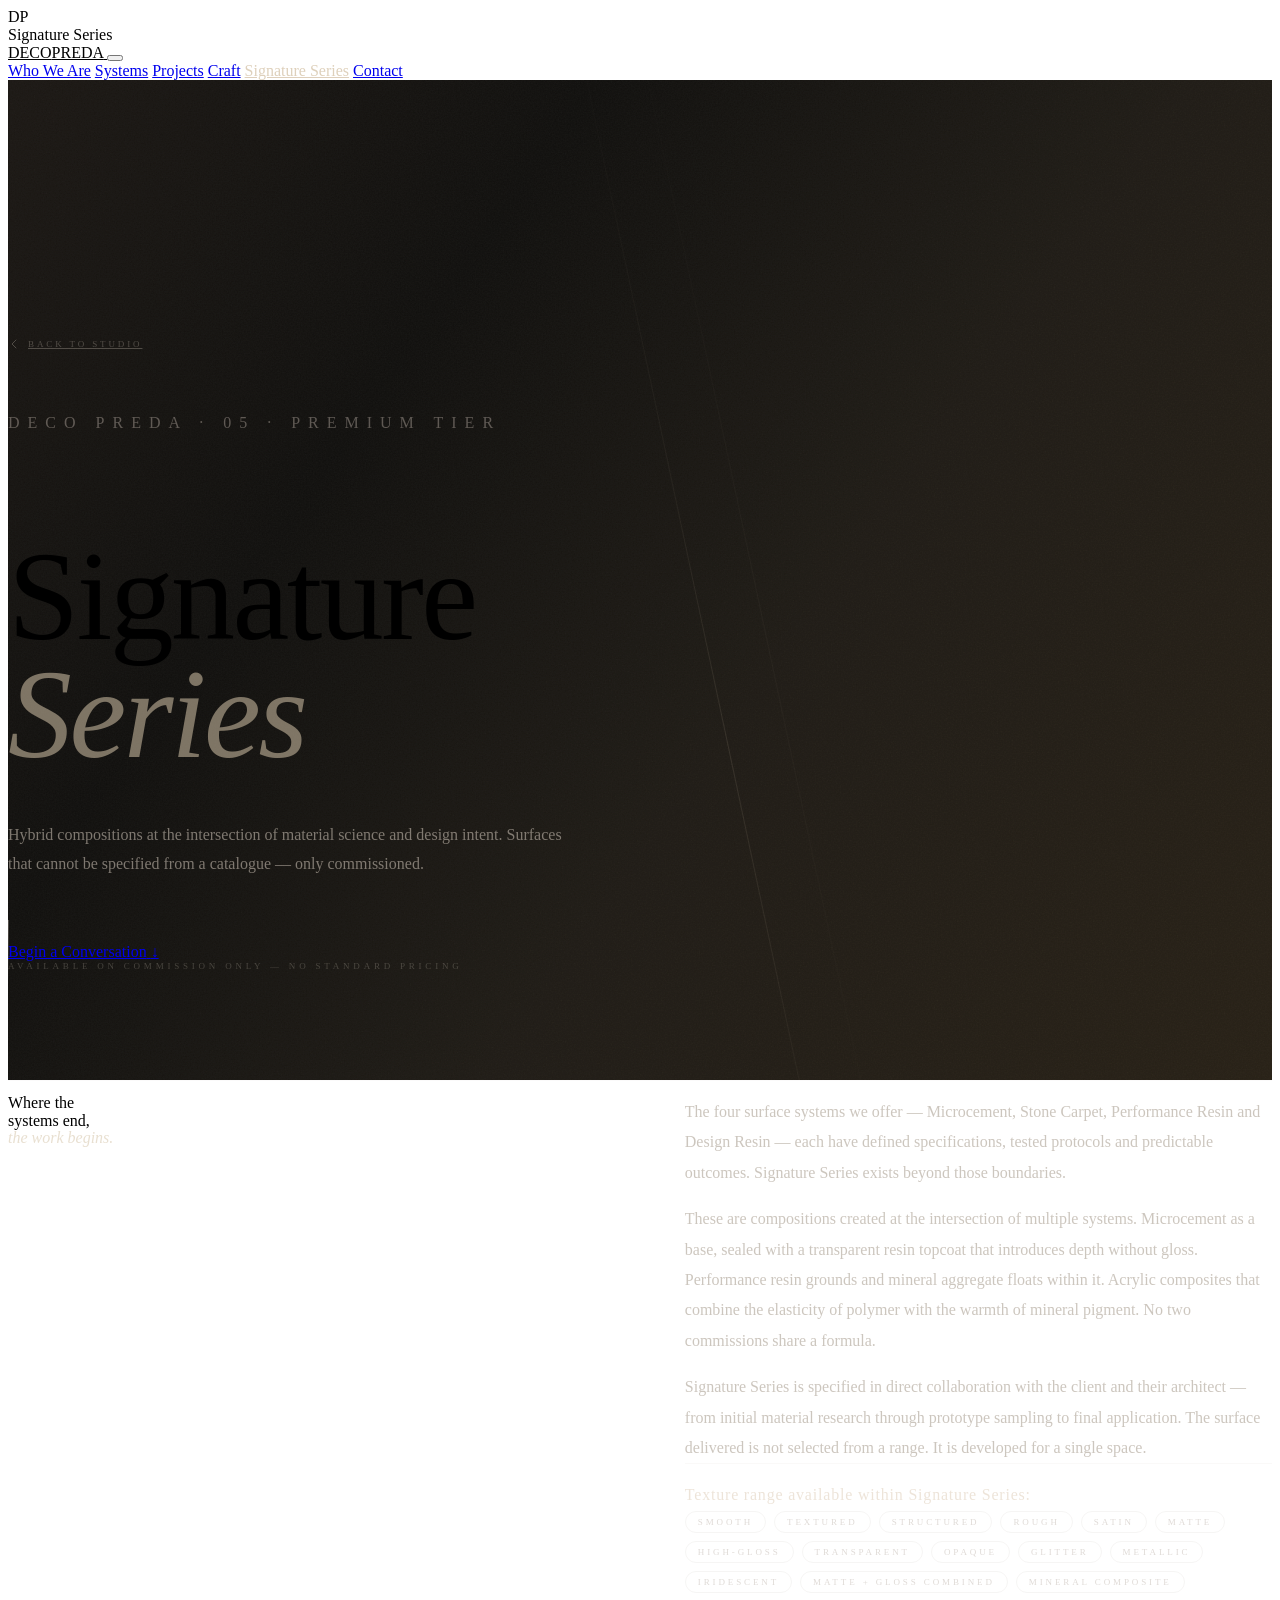
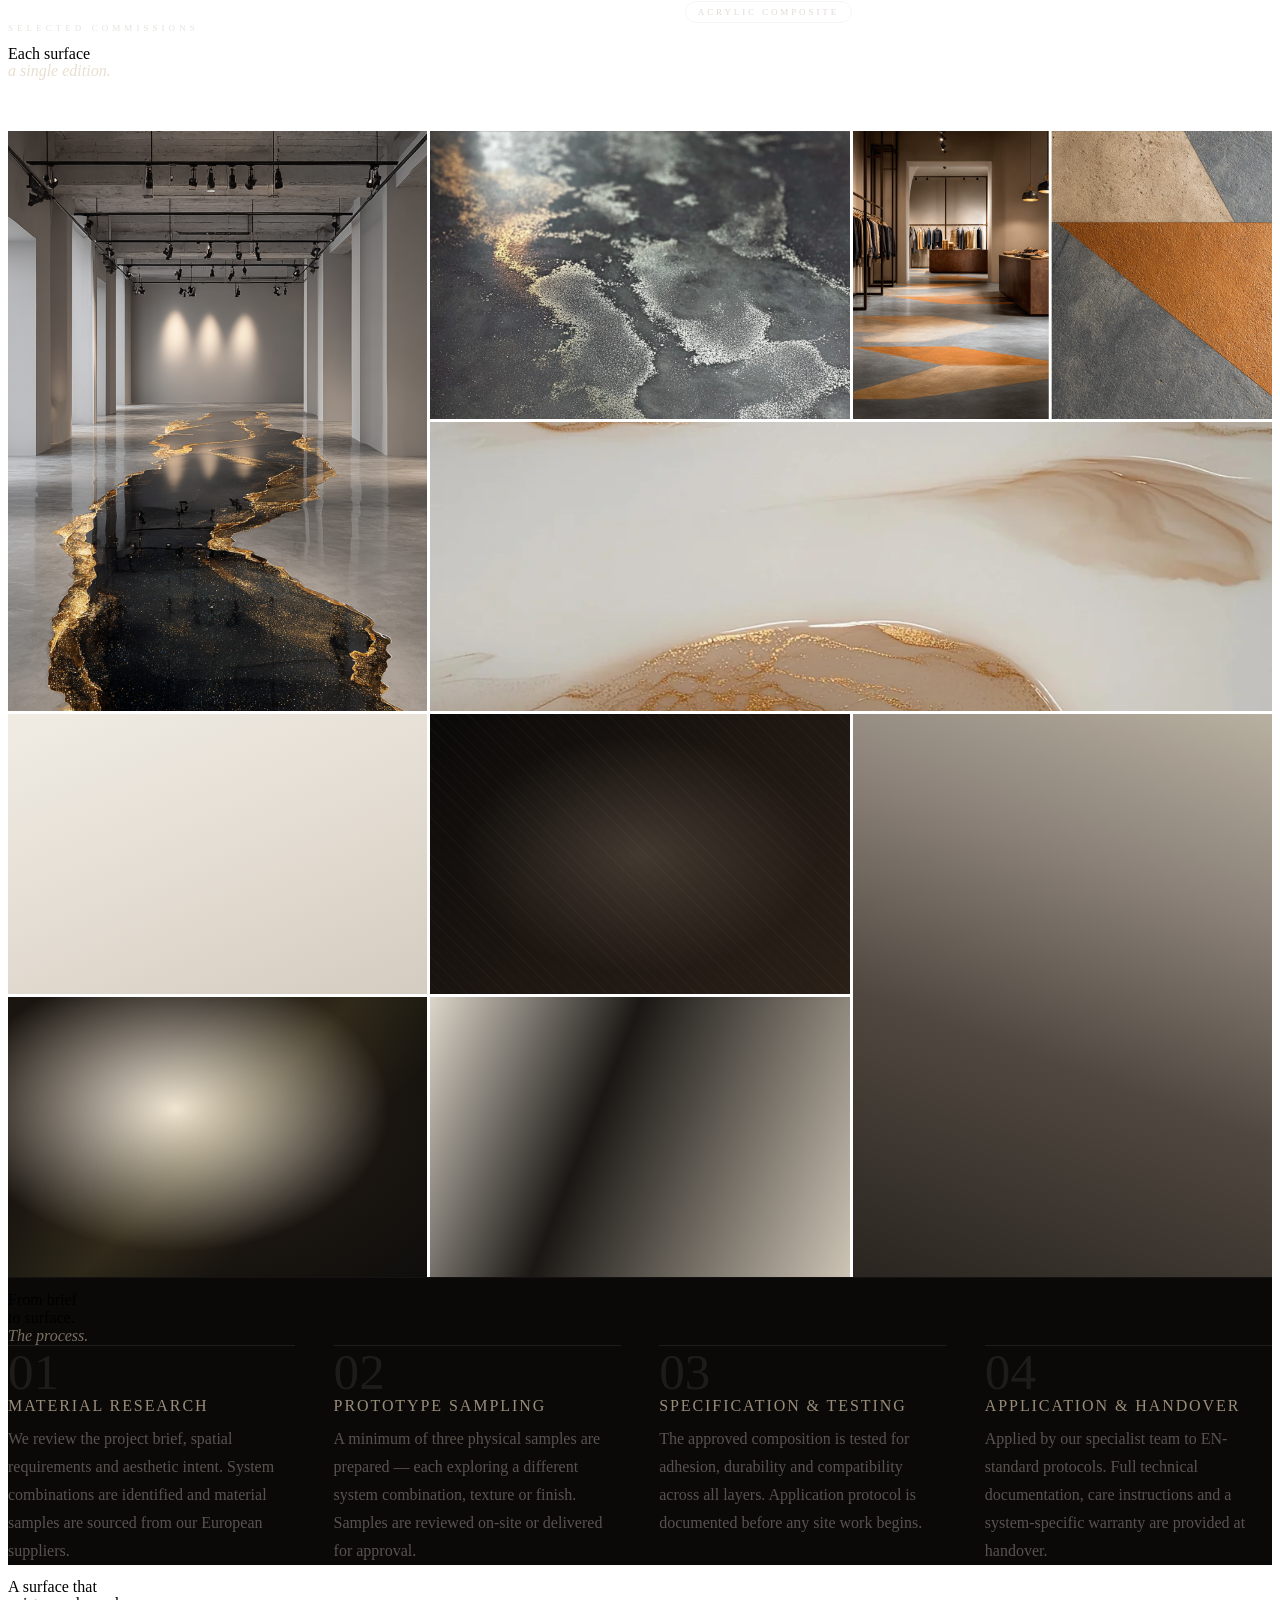
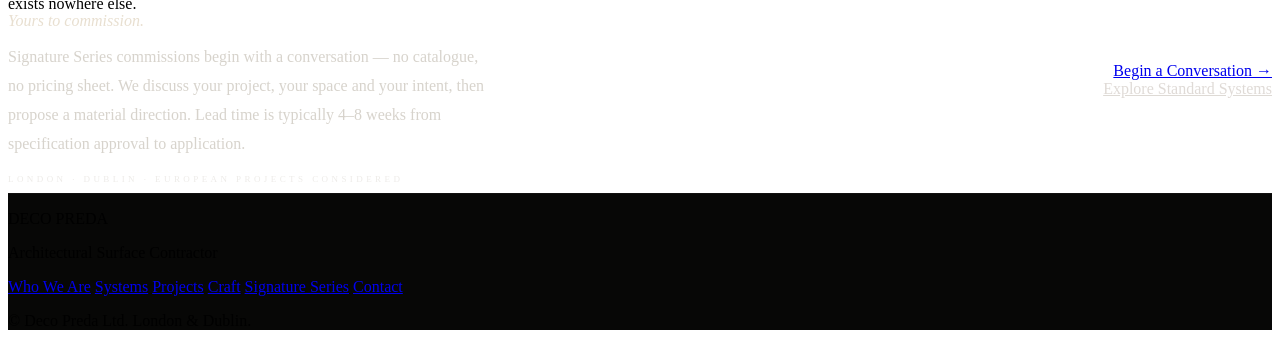
==== signature-series.html @ ff5dfecc "Update signature-series.html" ====
<!DOCTYPE html>
<html lang="en">
<head>
  <meta charset="UTF-8" />
  <meta name="viewport" content="width=device-width, initial-scale=1.0" />
  <meta name="description" content="Deco Preda Signature Series — Hybrid surface compositions at the intersection of material science and design intent. Available on commission." />
  <title>Signature Series — Deco Preda</title>

  <link rel="preconnect" href="https://fonts.googleapis.com" />
  <link rel="preconnect" href="https://fonts.gstatic.com" crossorigin />
  <link href="https://fonts.googleapis.com/css2?family=Cormorant+Garamond:ital,wght@0,200;0,300;0,400;1,200;1,300;1,400&family=Jost:wght@200;300;400&display=swap" rel="stylesheet" />
  <link rel="stylesheet" href="style.css" />

  
  <style>
    /* ── Signature Series page — dark throughout ── */

    body {
      background: var(--dark-bg);
      color: var(--dark-text);
      cursor: none;
    }

    a, button { cursor: none; }

    /* ── Hero ── */
    .ss-hero {
      position: relative;
      min-height: 100svh;
      display: flex;
      align-items: flex-end;
      overflow: hidden;
      background: var(--dark-bg);
      padding-bottom: clamp(60px, 8vw, 100px);
    }

    .ss-hero__bg {
      position: absolute;
      inset: 0;
      background:
        linear-gradient(125deg, #1a1612 0%, #0f0e0c 30%, #1e1a14 60%, #261f14 100%);
      z-index: 0;
    }

    /* Animated grain */
    .ss-hero__grain {
      position: absolute;
      inset: 0;
      background-image: url("data:image/svg+xml,%3Csvg xmlns='http://www.w3.org/2000/svg' width='512' height='512'%3E%3Cfilter id='n'%3E%3CfeTurbulence type='fractalNoise' baseFrequency='0.68' numOctaves='4' stitchTiles='stitch'/%3E%3CfeColorMatrix type='saturate' values='0.3'/%3E%3C/filter%3E%3Crect width='100%25' height='100%25' filter='url(%23n)' opacity='0.07'/%3E%3C/svg%3E");
      opacity: 0.7;
      mix-blend-mode: screen;
      z-index: 1;
      pointer-events: none;
    }

    /* Abstract light ray */
    .ss-hero__ray {
      position: absolute;
      top: -10%;
      left: 55%;
      width: 1px;
      height: 130%;
      background: linear-gradient(to bottom, transparent, rgba(214,196,170,0.06) 40%, rgba(214,196,170,0.12) 60%, transparent);
      transform: rotate(-12deg);
      pointer-events: none;
      z-index: 1;
    }

    .ss-hero__ray::after {
      content: '';
      position: absolute;
      top: 0; left: 60px;
      width: 1px;
      height: 100%;
      background: linear-gradient(to bottom, transparent, rgba(214,196,170,0.04) 50%, transparent);
    }

    .ss-hero__content {
      position: relative;
      z-index: 2;
      padding-inline: var(--gut);
      max-width: var(--max);
      margin-inline: auto;
      width: 100%;
    }

    .ss-hero__eyebrow {
      display: block;
      font-family: var(--sans);
      font-weight: 200;
      font-size: var(--t-xs);
      letter-spacing: 0.5em;
      text-transform: uppercase;
      color: rgba(183, 174, 163, 0.45);
      margin-bottom: clamp(20px, 3vw, 32px);
    }

    .ss-hero__title {
      font-family: var(--serif);
      font-weight: 200;
      font-size: clamp(56px, 10vw, 140px);
      line-height: 0.92;
      color: var(--dark-text);
      letter-spacing: -0.02em;
      margin-bottom: clamp(28px, 4vw, 48px);
    }

    .ss-hero__title em {
      font-style: italic;
      font-weight: 200;
      color: rgba(214, 196, 170, 0.55);
      display: block;
    }

    .ss-hero__sub {
      font-family: var(--sans);
      font-weight: 300;
      font-size: var(--t-lg);
      line-height: 1.8;
      color: rgba(183, 174, 163, 0.65);
      max-width: 560px;
      margin-bottom: clamp(40px, 5vw, 64px);
    }

    .ss-hero__note {
      font-family: var(--sans);
      font-weight: 200;
      font-size: 9px;
      letter-spacing: 0.42em;
      text-transform: uppercase;
      color: rgba(183, 174, 163, 0.3);
      margin-top: var(--s-md);
    }

    /* Scroll cue */
    .ss-hero__scroll {
      position: absolute;
      bottom: var(--s-lg);
      right: var(--gut);
      z-index: 2;
    }

    .ss-hero__scroll-line {
      width: 1px;
      height: 60px;
      background: linear-gradient(to bottom, rgba(183,174,163,0.4), transparent);
      margin-inline: auto;
      animation: scrollBob 2.5s ease-in-out infinite;
    }

    /* ── Introduction band ── */
    .ss-intro {
      background: var(--dark-bg);
      padding-block: var(--s-2xl);
      border-top: 1px solid rgba(183, 174, 163, 0.06);
    }

    .ss-intro__grid {
      max-width: var(--max);
      margin-inline: auto;
      padding-inline: var(--gut);
      display: grid;
      grid-template-columns: 1fr 1fr;
      gap: clamp(48px, 7vw, 100px);
      align-items: start;
    }

    .ss-intro__h {
      font-family: var(--serif);
      font-weight: 300;
      font-size: var(--t-h2);
      line-height: 1.08;
      color: var(--dark-text);
      position: sticky;
      top: calc(var(--nav-h) + 32px);
    }

    .ss-intro__h em {
      font-style: italic;
      color: rgba(214, 196, 170, 0.55);
    }

    .ss-intro__p {
      font-size: var(--t-base);
      color: rgba(183, 174, 163, 0.7);
      line-height: 1.9;
      margin-bottom: var(--s-md);
    }

    .ss-intro__rule {
      width: 100%;
      height: 1px;
      background: rgba(183, 174, 163, 0.08);
      margin-block: var(--s-xl);
    }

    /* Texture spectrum */
    .ss-textures {
      display: flex;
      flex-wrap: wrap;
      gap: 8px;
      margin-top: var(--s-lg);
    }

    .ss-texture-tag {
      font-family: var(--sans);
      font-weight: 200;
      font-size: 9px;
      letter-spacing: 0.32em;
      text-transform: uppercase;
      color: rgba(183, 174, 163, 0.45);
      padding: 5px 12px;
      border: 0.5px solid rgba(183, 174, 163, 0.12);
      border-radius: 20px;
      transition: color 0.25s, border-color 0.25s;
    }

    .ss-texture-tag:hover {
      color: rgba(214, 196, 170, 0.8);
      border-color: rgba(183, 174, 163, 0.3);
    }

    @media (max-width: 1024px) {
      .ss-intro__grid { grid-template-columns: 1fr; }
      .ss-intro__h { position: static; }
    }

    /* ── Compositions grid ── */
    .ss-works {
      background: var(--dark-bg);
      padding-bottom: var(--s-2xl);
    }

    .ss-works__head {
      max-width: var(--max);
      margin-inline: auto;
      padding-inline: var(--gut);
      margin-bottom: clamp(32px, 4vw, 56px);
    }

    .ss-works__label {
      font-family: var(--sans);
      font-weight: 200;
      font-size: 9px;
      letter-spacing: 0.45em;
      text-transform: uppercase;
      color: rgba(183, 174, 163, 0.35);
      margin-bottom: 10px;
      display: block;
    }

    .ss-works__h {
      font-family: var(--serif);
      font-weight: 300;
      font-size: var(--t-h2);
      color: var(--dark-text);
      line-height: 1.05;
    }

    .ss-works__h em {
      font-style: italic;
      color: rgba(214, 196, 170, 0.55);
    }

    /* Masonry-style grid */
    .ss-grid {
      max-width: var(--max);
      margin-inline: auto;
      padding-inline: var(--gut);
      display: grid;
      grid-template-columns: repeat(3, 1fr);
      gap: 3px;
    }

    .ss-item {
      position: relative;
      overflow: hidden;
      cursor: none;
    }

    .ss-item:nth-child(1) { grid-row: span 2; }
    .ss-item:nth-child(4) { grid-column: span 2; }
    .ss-item:nth-child(7) { grid-row: span 2; }

    .ss-swatch {
      display: block;
      width: 100%;
      height: 100%;
      min-height: 280px;
      transition: transform 0.9s cubic-bezier(0.22, 1, 0.36, 1);
    }

    .ss-item:hover .ss-swatch {
      transform: scale(1.04);
    }

    /* Hover overlay */
    .ss-over {
      position: absolute;
      inset: 0;
      background: rgba(10, 9, 8, 0);
      display: flex;
      flex-direction: column;
      justify-content: flex-end;
      padding: 24px;
      transition: background 0.4s var(--ease);
    }

    .ss-item:hover .ss-over {
      background: rgba(10, 9, 8, 0.55);
    }

    .ss-item__name {
      font-family: var(--serif);
      font-weight: 300;
      font-size: clamp(18px, 2vw, 26px);
      color: rgba(236, 230, 221, 0);
      transform: translateY(10px);
      transition: color 0.4s var(--ease), transform 0.4s var(--ease);
      line-height: 1.2;
    }

    .ss-item__desc {
      font-family: var(--sans);
      font-weight: 200;
      font-size: 9px;
      letter-spacing: 0.28em;
      text-transform: uppercase;
      color: rgba(183, 174, 163, 0);
      transform: translateY(8px);
      transition: color 0.4s var(--ease) 0.05s, transform 0.4s var(--ease) 0.05s;
      margin-top: 6px;
    }

    .ss-item:hover .ss-item__name {
      color: rgba(236, 230, 221, 0.95);
      transform: translateY(0);
    }

    .ss-item:hover .ss-item__desc {
      color: rgba(183, 174, 163, 0.7);
      transform: translateY(0);
    }

    /* Commission badge */
    .ss-item__badge {
      position: absolute;
      top: 16px;
      right: 16px;
      font-family: var(--sans);
      font-weight: 200;
      font-size: 8px;
      letter-spacing: 0.28em;
      text-transform: uppercase;
      color: rgba(183, 174, 163, 0);
      border: 0.5px solid rgba(183, 174, 163, 0);
      padding: 4px 10px;
      border-radius: 20px;
      transition: all 0.4s var(--ease);
    }

    .ss-item:hover .ss-item__badge {
      color: rgba(183, 174, 163, 0.6);
      border-color: rgba(183, 174, 163, 0.2);
    }

    @media (max-width: 900px) {
      .ss-grid {
        grid-template-columns: 1fr 1fr;
      }
      .ss-item:nth-child(1),
      .ss-item:nth-child(7) { grid-row: span 1; }
      .ss-item:nth-child(4) { grid-column: span 1; }
    }

    @media (max-width: 560px) {
      .ss-grid { grid-template-columns: 1fr; }
    }

    /* ── How it's made ── */
    .ss-process {
      background: #0a0908;
      padding-block: var(--s-2xl);
      border-top: 1px solid rgba(183, 174, 163, 0.06);
    }

    .ss-process__wrap {
      max-width: var(--max);
      margin-inline: auto;
      padding-inline: var(--gut);
    }

    .ss-process__h {
      font-family: var(--serif);
      font-weight: 300;
      font-size: var(--t-h2);
      color: var(--dark-text);
      margin-bottom: var(--s-xl);
      max-width: 600px;
    }

    .ss-process__h em { font-style: italic; color: rgba(214,196,170,0.55); }

    .ss-steps {
      display: grid;
      grid-template-columns: repeat(4, 1fr);
      gap: clamp(24px, 3vw, 40px);
    }

    .ss-step {
      border-top: 1px solid rgba(183, 174, 163, 0.12);
      padding-top: var(--s-md);
    }

    .ss-step__n {
      font-family: var(--serif);
      font-weight: 200;
      font-size: clamp(40px, 4vw, 56px);
      color: rgba(183, 174, 163, 0.12);
      line-height: 1;
      margin-bottom: var(--s-sm);
    }

    .ss-step__title {
      font-family: var(--sans);
      font-weight: 300;
      font-size: var(--t-sm);
      letter-spacing: 0.12em;
      text-transform: uppercase;
      color: rgba(214, 196, 170, 0.7);
      margin-bottom: 10px;
    }

    .ss-step__desc {
      font-family: var(--sans);
      font-weight: 200;
      font-size: var(--t-sm);
      color: rgba(183, 174, 163, 0.45);
      line-height: 1.75;
    }

    @media (max-width: 900px) {
      .ss-steps { grid-template-columns: repeat(2, 1fr); }
    }

    @media (max-width: 500px) {
      .ss-steps { grid-template-columns: 1fr; }
    }

    /* ── Commission CTA ── */
    .ss-cta {
      background: var(--dark-bg);
      padding-block: var(--s-2xl);
      border-top: 1px solid rgba(183, 174, 163, 0.06);
    }

    .ss-cta__inner {
      max-width: var(--max);
      margin-inline: auto;
      padding-inline: var(--gut);
      display: grid;
      grid-template-columns: 1fr auto;
      gap: clamp(40px, 6vw, 80px);
      align-items: center;
    }

    .ss-cta__h {
      font-family: var(--serif);
      font-weight: 200;
      font-size: var(--t-h2);
      color: var(--dark-text);
      line-height: 1.05;
    }

    .ss-cta__h em { font-style: italic; color: rgba(214,196,170,0.55); }

    .ss-cta__p {
      font-family: var(--sans);
      font-weight: 300;
      font-size: var(--t-base);
      color: rgba(183, 174, 163, 0.55);
      line-height: 1.8;
      max-width: 480px;
      margin-top: var(--s-md);
    }

    .ss-cta__note {
      font-family: var(--sans);
      font-weight: 200;
      font-size: 9px;
      letter-spacing: 0.38em;
      text-transform: uppercase;
      color: rgba(183, 174, 163, 0.25);
      margin-top: var(--s-md);
    }

    .ss-cta__actions {
      display: flex;
      flex-direction: column;
      align-items: flex-end;
      gap: var(--s-md);
    }

    @media (max-width: 900px) {
      .ss-cta__inner {
        grid-template-columns: 1fr;
      }
      .ss-cta__actions { align-items: flex-start; }
    }

    /* Nav on dark page */
    .nav.on-dark .nav__wordmark { color: var(--dark-text); }
    .nav.on-light { background: rgba(15, 14, 12, 0.96); border-bottom-color: rgba(183,174,163,0.08); }
    .nav.on-light .nav__wordmark { color: var(--dark-text); }
    .nav.on-light .nav__item { color: rgba(183, 174, 163, 0.65); }
    .nav.on-light .nav__item:hover { color: var(--dark-text); }
    .nav.on-light .nav__item--cta { border-color: rgba(183,174,163,0.3); color: var(--dark-text); }
    .nav.on-light .nav__item--cta:hover { background: rgba(246,243,238,0.08); }

    /* Back link */
    .ss-back {
      display: inline-flex;
      align-items: center;
      gap: 8px;
      font-family: var(--sans);
      font-weight: 200;
      font-size: 9px;
      letter-spacing: 0.32em;
      text-transform: uppercase;
      color: rgba(183, 174, 163, 0.35);
      margin-bottom: clamp(40px, 5vw, 64px);
      transition: color 0.25s, gap 0.4s var(--ease);
    }

    .ss-back:hover { color: rgba(183, 174, 163, 0.7); gap: 12px; }
  </style>
</head>
<body>

  <div class="progress" id="progress" aria-hidden="true"></div>
  <div class="cursor" id="cursor" aria-hidden="true">
    <div class="cursor__ring"></div>
    <div class="cursor__dot"></div>
  </div>

  <!-- LOADER -->
  <div class="loader" id="loader" aria-hidden="true">
    <div class="loader__body">
      <span class="loader__mark">DP</span>
      <div class="loader__line"><div class="loader__fill"></div></div>
      <span class="loader__sub">Signature Series</span>
    </div>
  </div>

  <!-- NAVIGATION -->
  <nav class="nav on-dark" id="nav" aria-label="Primary">
    <a href="index.html" class="nav__wordmark" aria-label="Deco Preda home">
      DECO<span class="nav__wordmark-thin">PREDA</span>
    </a>
    <button class="nav__burger" id="navBurger" aria-label="Open menu" aria-expanded="false" aria-controls="navPanel">
      <span></span><span></span>
    </button>
    <div class="nav__panel" id="navPanel" aria-hidden="true">
      <a href="index.html#who-we-are"   class="nav__item" data-cursor="link">Who We Are</a>
      <a href="index.html#systems"      class="nav__item" data-cursor="link">Systems</a>
      <a href="index.html#projects"     class="nav__item" data-cursor="link">Projects</a>
      <a href="index.html#craft"        class="nav__item" data-cursor="link">Craft</a>
      <a href="signature-series.html"   class="nav__item" style="color:rgba(214,196,170,0.8)" data-cursor="link">Signature Series</a>
      <a href="index.html#contact"      class="nav__item nav__item--cta" data-cursor="link">Contact</a>
    </div>
  </nav>

  <main>

    <!-- ══ HERO ══ -->
    <section class="ss-hero" aria-label="Signature Series">
      <div class="ss-hero__bg"></div>
      <div class="ss-hero__grain"></div>
      <div class="ss-hero__ray"></div>

      <div class="ss-hero__content">
        <a href="index.html" class="ss-back">
          <svg width="12" height="12" viewBox="0 0 12 12" fill="none">
            <path d="M8 2L4 6L8 10" stroke="currentColor" stroke-width="1" stroke-linecap="round" stroke-linejoin="round"/>
          </svg>
          Back to studio
        </a>

        <span class="ss-hero__eyebrow reveal-hero">Deco Preda · 05 · Premium Tier</span>

        <h1 class="ss-hero__title reveal-hero">
          Signature<br>
          <em>Series</em>
        </h1>

        <p class="ss-hero__sub reveal-hero">
          Hybrid compositions at the intersection of material science and design intent. Surfaces that cannot be specified from a catalogue — only commissioned.
        </p>

        <a href="#commission" class="btn-ghost reveal-hero" data-cursor="link" data-magnetic>
          <span class="btn-ghost__label">Begin a Conversation</span>
          <span class="btn-ghost__icon" aria-hidden="true">↓</span>
        </a>

        <p class="ss-hero__note reveal-hero">Available on commission only — no standard pricing</p>
      </div>

      <div class="ss-hero__scroll" aria-hidden="true">
        <div class="ss-hero__scroll-line"></div>
      </div>
    </section>

    <!-- ══ INTRODUCTION ══ -->
    <section class="ss-intro" aria-label="About Signature Series">
      <div class="ss-intro__grid">

        <div>
          <h2 class="ss-intro__h reveal">
            Where the<br>
            systems end,<br>
            <em>the work begins.</em>
          </h2>
        </div>

        <div>
          <p class="ss-intro__p reveal">
            The four surface systems we offer — Microcement, Stone Carpet, Performance Resin and Design Resin — each have defined specifications, tested protocols and predictable outcomes. Signature Series exists beyond those boundaries.
          </p>
          <p class="ss-intro__p reveal">
            These are compositions created at the intersection of multiple systems. Microcement as a base, sealed with a transparent resin topcoat that introduces depth without gloss. Performance resin grounds and mineral aggregate floats within it. Acrylic composites that combine the elasticity of polymer with the warmth of mineral pigment. No two commissions share a formula.
          </p>
          <p class="ss-intro__p reveal">
            Signature Series is specified in direct collaboration with the client and their architect — from initial material research through prototype sampling to final application. The surface delivered is not selected from a range. It is developed for a single space.
          </p>

          <div class="ss-intro__rule reveal"></div>

          <p class="ss-intro__p reveal" style="color:rgba(214,196,170,0.45); font-size: var(--t-sm); letter-spacing: 0.05em;">
            Texture range available within Signature Series:
          </p>
          <div class="ss-textures reveal">
            <span class="ss-texture-tag">Smooth</span>
            <span class="ss-texture-tag">Textured</span>
            <span class="ss-texture-tag">Structured</span>
            <span class="ss-texture-tag">Rough</span>
            <span class="ss-texture-tag">Satin</span>
            <span class="ss-texture-tag">Matte</span>
            <span class="ss-texture-tag">High-gloss</span>
            <span class="ss-texture-tag">Transparent</span>
            <span class="ss-texture-tag">Opaque</span>
            <span class="ss-texture-tag">Glitter</span>
            <span class="ss-texture-tag">Metallic</span>
            <span class="ss-texture-tag">Iridescent</span>
            <span class="ss-texture-tag">Matte + Gloss Combined</span>
            <span class="ss-texture-tag">Mineral Composite</span>
            <span class="ss-texture-tag">Acrylic Composite</span>
          </div>
        </div>

      </div>
    </section>

    <!-- ══ COMPOSITIONS GRID ══ -->
    <section class="ss-works" aria-label="Signature Series compositions">

      <div class="ss-works__head">
        <span class="ss-works__label reveal">Selected Commissions</span>
        <h2 class="ss-works__h reveal">
          Each surface<br><em>a single edition.</em>
        </h2>
      </div>

      <div class="ss-grid">

        <!-- 1 — tall left -->
      <div class="ss-item reveal">
  <div class="ss-swatch" style="background:url('images/signature/resin-blackgold-01.webp') center/cover;min-height:580px;"></div>
  <div class="ss-over">
    <span class="ss-item__badge">Commission Only</span>
    <span class="ss-item__name">Black Gold</span>
    <span class="ss-item__desc">Design Resin · Black & Gold · Showroom</span>
  </div>
</div>

        <!-- 2 -->
       <div class="ss-item reveal">
  <div class="ss-swatch" style="background:url('images/signature/resin-blackgray-01.webp') center/cover;min-height:280px;"></div>
  <div class="ss-over">
    <span class="ss-item__badge">Commission Only</span>
    <span class="ss-item__name">Dark Marble</span>
    <span class="ss-item__desc">Design Resin · Marble Effect · Signature</span>
  </div>
</div>

        <!-- 3 -->
    <div class="ss-item reveal">
  <div class="ss-swatch" style="background:url('images/signature/resin-multicolor-01.webp') center/cover;min-height:280px;"></div>
  <div class="ss-over">
    <span class="ss-item__badge">Commission Only</span>
    <span class="ss-item__name">Multicolour Field</span>
    <span class="ss-item__desc">Design Resin · Bespoke · Commercial</span>
  </div>
</div>

        <!-- 4 — wide -->
     <div class="ss-item reveal">
  <div class="ss-swatch" style="background:url('images/signature/resin-whitegold-01.webp') center/cover;min-height:280px;"></div>
  <div class="ss-over">
    <span class="ss-item__badge">Commission Only</span>
    <span class="ss-item__name">White Gold Vein</span>
    <span class="ss-item__desc">Design Resin · White & Gold · Signature</span>
  </div>
</div>

        <!-- 5 -->
        <div class="ss-item reveal">
          <div class="ss-swatch" style="background:linear-gradient(158deg,#f0ece4 0%,#e4ddd3 50%,#d4ccc0 100%);min-height:280px">
          </div>
          <div class="ss-over">
            <span class="ss-item__badge">Commission Only</span>
            <span class="ss-item__name">Pure Light</span>
            <span class="ss-item__desc">Microcement · Transparent Gloss Seal · Surrey Residence</span>
          </div>
        </div>

        <!-- 6 -->
        <div class="ss-item reveal">
          <div class="ss-swatch" style="background:linear-gradient(135deg,#0a0908 0%,#1a1410 40%,#2a2018 100%);min-height:280px">
            <div style="position:absolute;inset:0;background:radial-gradient(ellipse at 50% 50%,rgba(214,196,170,0.2),transparent 60%);"></div>
            <div style="position:absolute;inset:0;background:repeating-linear-gradient(45deg,transparent,transparent 8px,rgba(214,196,170,0.03) 8px,rgba(214,196,170,0.03) 9px);"></div>
          </div>
          <div class="ss-over">
            <span class="ss-item__badge">Commission Only</span>
            <span class="ss-item__name">Nocturne</span>
            <span class="ss-item__desc">Acrylic Composite · Iridescent Layer · Dublin Restaurant</span>
          </div>
        </div>

        <!-- 7 — tall right -->
        <div class="ss-item reveal">
          <div class="ss-swatch" style="background:linear-gradient(200deg,#b8b0a0 0%,#8a8078 30%,#504840 60%,#2a2520 100%);min-height:560px">
          </div>
          <div class="ss-over">
            <span class="ss-item__badge">Commission Only</span>
            <span class="ss-item__name">Sediment</span>
            <span class="ss-item__desc">Mineral Composite · Multi-layer · London Penthouse</span>
          </div>
        </div>

        <!-- 8 -->
        <div class="ss-item reveal">
          <div class="ss-swatch" style="background:radial-gradient(ellipse at 40% 40%,#c8a06040,#1a1510 60%,#0f0e0c 100%);min-height:280px">
            <div style="position:absolute;inset:0;background:linear-gradient(135deg,transparent 30%,rgba(214,196,100,0.12) 50%,transparent 70%);"></div>
          </div>
          <div class="ss-over">
            <span class="ss-item__badge">Commission Only</span>
            <span class="ss-item__name">Aureate</span>
            <span class="ss-item__desc">Design Resin · Gold Pigment · Glitter Layer · Kent Residence</span>
          </div>
        </div>

        <!-- 9 -->
        <div class="ss-item reveal">
          <div class="ss-swatch" style="background:linear-gradient(112deg,#ddd6ca 0%,#1a1714 40%,#cdc4b5 100%);min-height:280px">
          </div>
          <div class="ss-over">
            <span class="ss-item__badge">Commission Only</span>
            <span class="ss-item__name">Duet</span>
            <span class="ss-item__desc">Matte Microcement + Gloss Resin · Single Seamless Surface · Belfast Hotel</span>
          </div>
        </div>

      </div>
    </section>

    <!-- ══ HOW IT'S MADE ══ -->
    <section class="ss-process" aria-label="Signature Series process">
      <div class="ss-process__wrap">

        <h2 class="ss-process__h reveal">
          From brief<br>to surface.<br>
          <em>The process.</em>
        </h2>

        <div class="ss-steps">
          <div class="ss-step reveal">
            <div class="ss-step__n">01</div>
            <div class="ss-step__title">Material Research</div>
            <div class="ss-step__desc">We review the project brief, spatial requirements and aesthetic intent. System combinations are identified and material samples are sourced from our European suppliers.</div>
          </div>
          <div class="ss-step reveal">
            <div class="ss-step__n">02</div>
            <div class="ss-step__title">Prototype Sampling</div>
            <div class="ss-step__desc">A minimum of three physical samples are prepared — each exploring a different system combination, texture or finish. Samples are reviewed on-site or delivered for approval.</div>
          </div>
          <div class="ss-step reveal">
            <div class="ss-step__n">03</div>
            <div class="ss-step__title">Specification & Testing</div>
            <div class="ss-step__desc">The approved composition is tested for adhesion, durability and compatibility across all layers. Application protocol is documented before any site work begins.</div>
          </div>
          <div class="ss-step reveal">
            <div class="ss-step__n">04</div>
            <div class="ss-step__title">Application & Handover</div>
            <div class="ss-step__desc">Applied by our specialist team to EN-standard protocols. Full technical documentation, care instructions and a system-specific warranty are provided at handover.</div>
          </div>
        </div>

      </div>
    </section>

    <!-- ══ COMMISSION CTA ══ -->
    <section class="ss-cta" id="commission" aria-label="Begin a commission">
      <div class="ss-cta__inner">

        <div>
          <h2 class="ss-cta__h reveal">
            A surface that<br>
            exists nowhere else.<br>
            <em>Yours to commission.</em>
          </h2>
          <p class="ss-cta__p reveal">
            Signature Series commissions begin with a conversation — no catalogue, no pricing sheet. We discuss your project, your space and your intent, then propose a material direction. Lead time is typically 4–8 weeks from specification approval to application.
          </p>
          <p class="ss-cta__note reveal">
            London · Dublin · European projects considered
          </p>
        </div>

        <div class="ss-cta__actions reveal">
          <a href="index.html#contact" class="btn-ghost" data-cursor="link" data-magnetic>
            <span class="btn-ghost__label">Begin a Conversation</span>
            <span class="btn-ghost__icon" aria-hidden="true">→</span>
          </a>
          <a href="index.html#systems" class="btn-line" data-cursor="link" style="color:rgba(183,174,163,0.45)">
            <span class="btn-line__label" style="color:rgba(183,174,163,0.45)">Explore Standard Systems</span>
            <span class="btn-line__line" style="background:rgba(183,174,163,0.2)" aria-hidden="true"></span>
          </a>
        </div>

      </div>
    </section>

  </main>

  <!-- FOOTER -->
  <footer class="foot" role="contentinfo" style="background:#070706;border-top:1px solid rgba(183,174,163,0.06)">
    <div class="wrap">
      <div class="foot__inner">
        <div class="foot__brand">
          <p class="foot__wordmark">DECO PREDA</p>
          <p class="foot__descriptor">Architectural Surface Contractor</p>
        </div>
        <nav class="foot__nav" aria-label="Footer navigation">
          <a href="index.html#who-we-are">Who We Are</a>
          <a href="index.html#systems">Systems</a>
          <a href="index.html#projects">Projects</a>
          <a href="index.html#craft">Craft</a>
          <a href="signature-series.html">Signature Series</a>
          <a href="index.html#contact">Contact</a>
        </nav>
        <p class="foot__copy">&copy; <span id="yr"></span> Deco Preda Ltd. London &amp; Dublin.</p>
      </div>
    </div>
  </footer>

  <script src="script.js"></script>
</body>
</html>
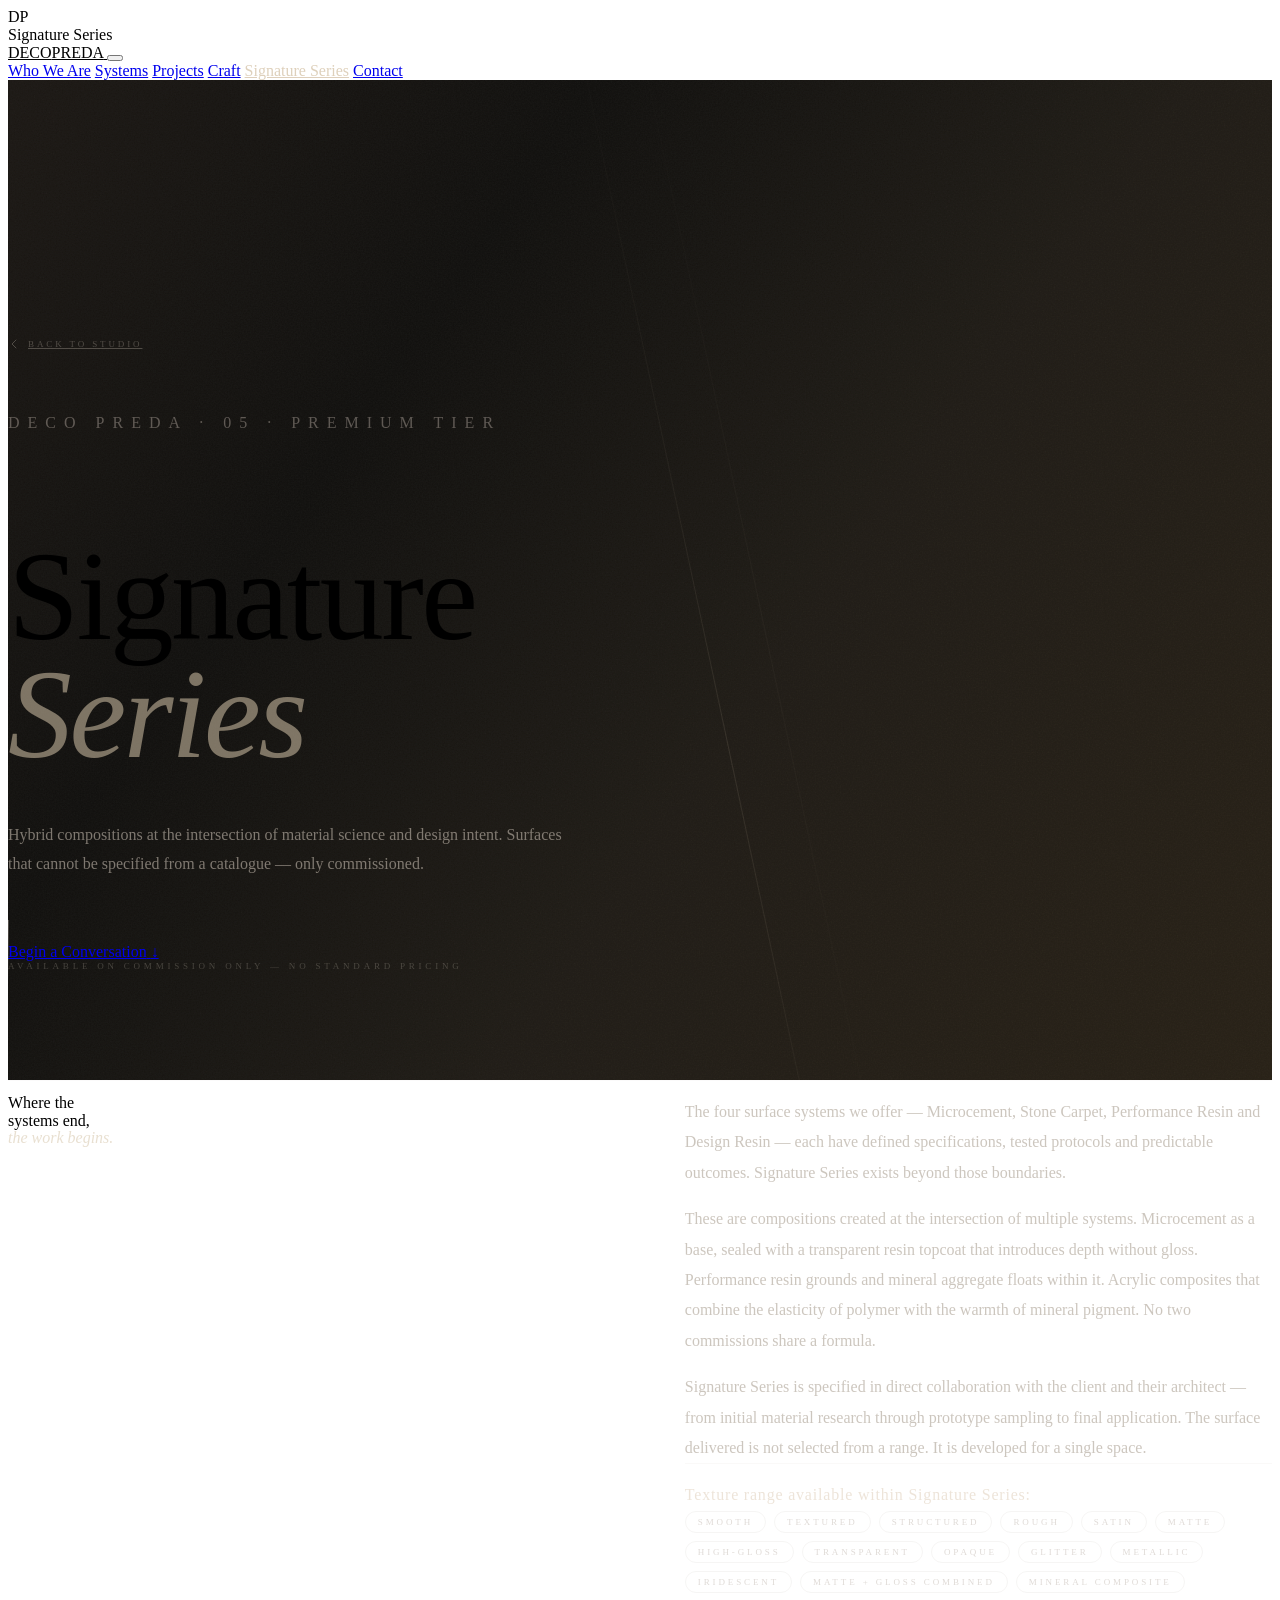
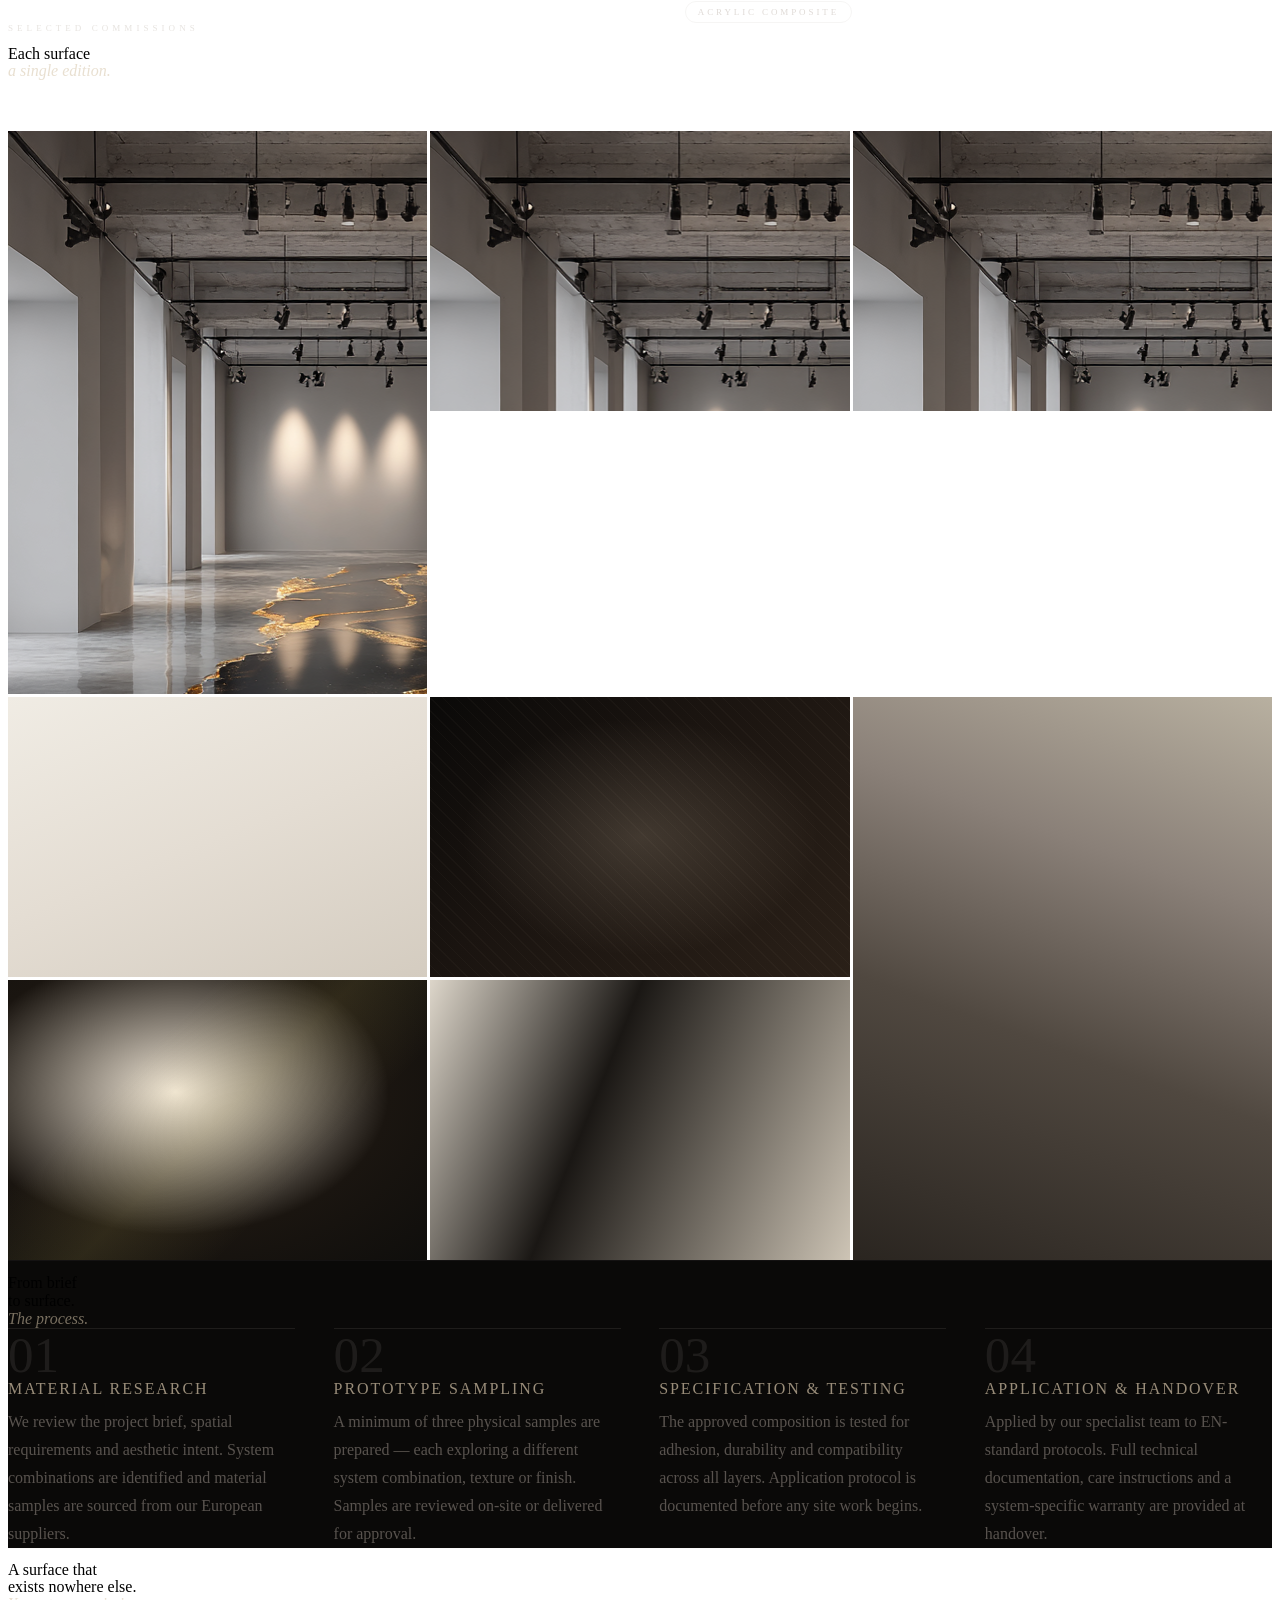
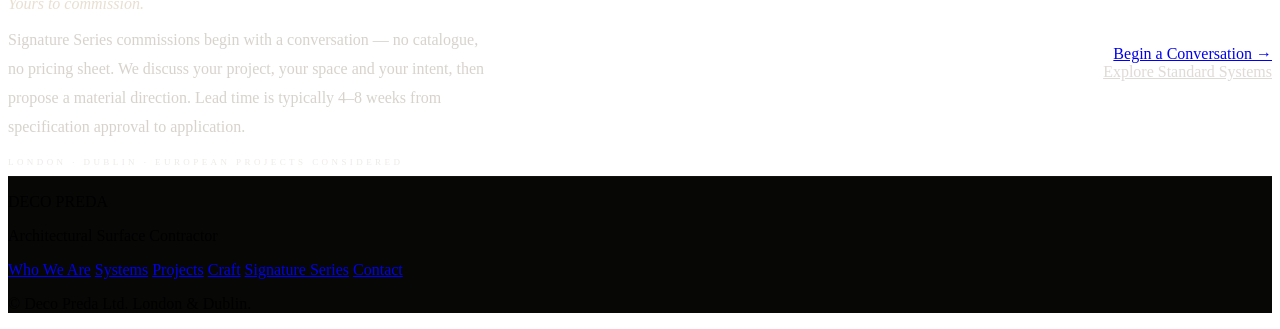
==== commit b481583d: "Update signature-series.html" ====
--- a/signature-series.html
+++ b/signature-series.html
@@ -12,7 +12,6 @@
   <link href="https://fonts.googleapis.com/css2?family=Cormorant+Garamond:ital,wght@0,200;0,300;0,400;1,200;1,300;1,400&family=Jost:wght@200;300;400&display=swap" rel="stylesheet" />
   <link rel="stylesheet" href="style.css" />
 
-  
   <style>
     /* ── Signature Series page — dark throughout ── */
 
@@ -675,7 +674,7 @@
 
         <!-- 1 — tall left -->
       <div class="ss-item reveal">
-  <div class="ss-swatch" style="background:url('images/signature/resin-blackgold-01.webp') center/cover;min-height:580px;"></div>
+  <div class="ss-swatch" style=background:url('/images/signature/resin-blackgold-01.webp') center/cover;min-height:580px;"></div>
   <div class="ss-over">
     <span class="ss-item__badge">Commission Only</span>
     <span class="ss-item__name">Black Gold</span>
@@ -685,7 +684,7 @@
 
         <!-- 2 -->
        <div class="ss-item reveal">
-  <div class="ss-swatch" style="background:url('images/signature/resin-blackgray-01.webp') center/cover;min-height:280px;"></div>
+  <div class="ss-swatch" style=background:url('/images/signature/resin-blackgold-01.webp') center/cover;min-height:280px;"></div>
   <div class="ss-over">
     <span class="ss-item__badge">Commission Only</span>
     <span class="ss-item__name">Dark Marble</span>
@@ -695,7 +694,7 @@
 
         <!-- 3 -->
     <div class="ss-item reveal">
-  <div class="ss-swatch" style="background:url('images/signature/resin-multicolor-01.webp') center/cover;min-height:280px;"></div>
+  <div class="ss-swatch" style=background:url('/images/signature/resin-blackgold-01.webp') center/cover;min-height:280px;"></div>
   <div class="ss-over">
     <span class="ss-item__badge">Commission Only</span>
     <span class="ss-item__name">Multicolour Field</span>
@@ -705,7 +704,7 @@
 
         <!-- 4 — wide -->
      <div class="ss-item reveal">
-  <div class="ss-swatch" style="background:url('images/signature/resin-whitegold-01.webp') center/cover;min-height:280px;"></div>
+  <div class="ss-swatch" style=background:url('/images/signature/resin-blackgold-01.webp')) center/cover;min-height:280px;"></div>
   <div class="ss-over">
     <span class="ss-item__badge">Commission Only</span>
     <span class="ss-item__name">White Gold Vein</span>
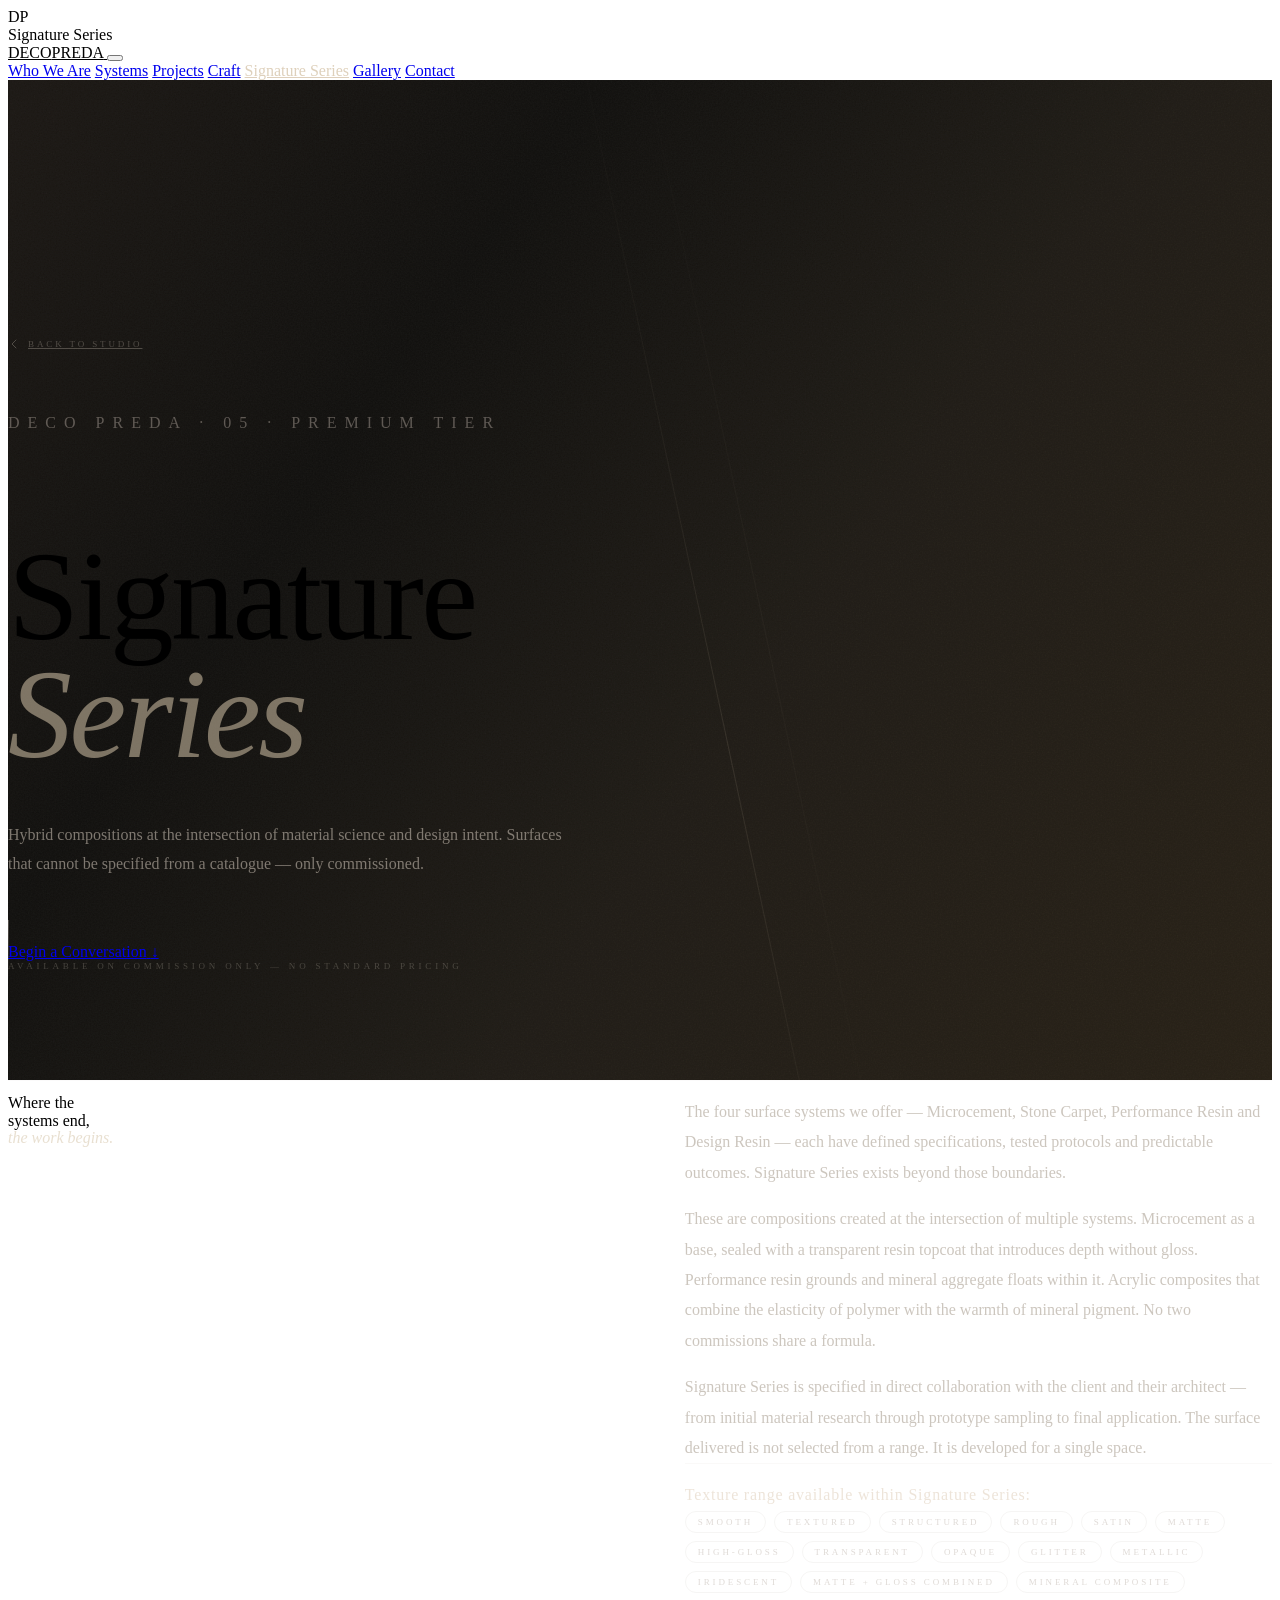
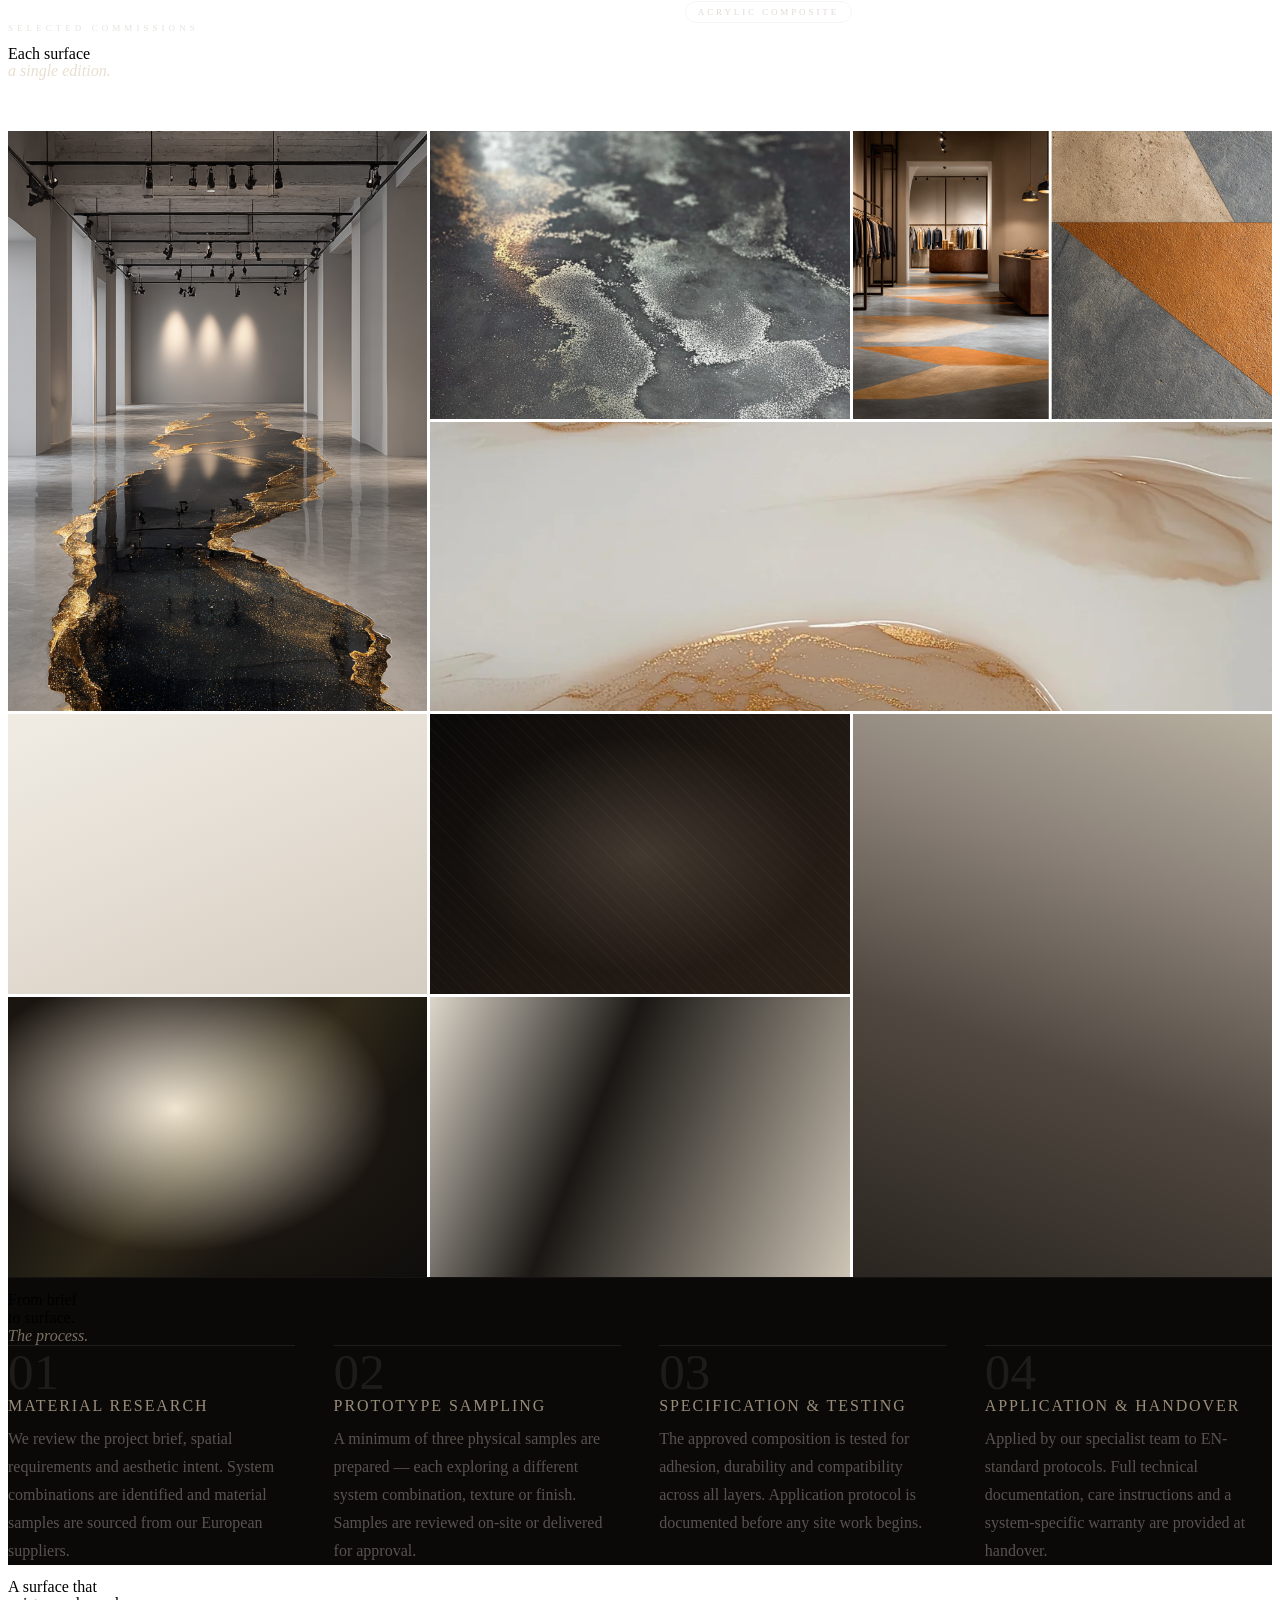
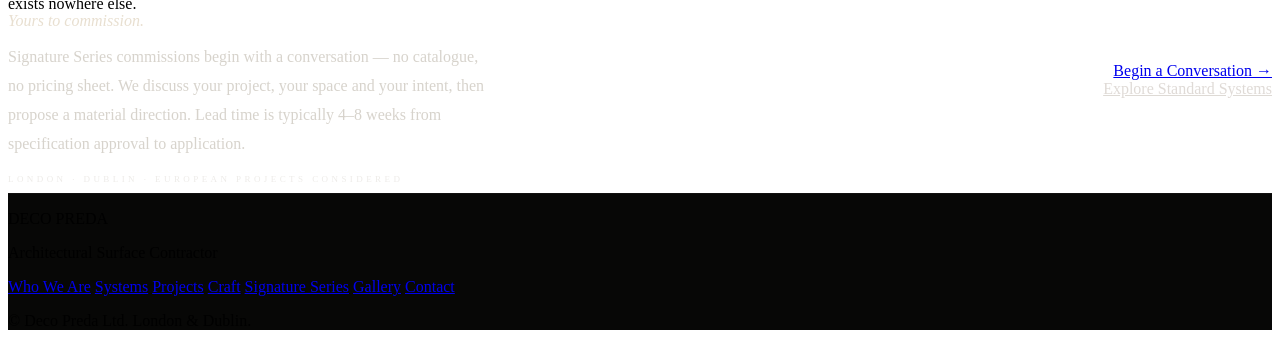
==== commit 07268c32: "Update signature-series.html" ====
--- a/signature-series.html
+++ b/signature-series.html
@@ -1,10 +1,20 @@
-
 <!DOCTYPE html>
 <html lang="en">
 <head>
   <meta charset="UTF-8" />
   <meta name="viewport" content="width=device-width, initial-scale=1.0" />
   <meta name="description" content="Deco Preda Signature Series — Hybrid surface compositions at the intersection of material science and design intent. Available on commission." />
+  <!-- Open Graph -->
+  <meta property="og:type"        content="website" />
+  <meta property="og:title"       content="Signature Series — Deco Preda" />
+  <meta property="og:description" content="Hybrid bespoke commissions at the intersection of material science and design intent. Available on commission only." />
+  <meta property="og:image"       content="https://predaecaterina01.github.io/images/signature/resin-whitegold-01.webp" />
+  <meta property="og:url"         content="https://predaecaterina01.github.io/signature-series.html" />
+  <!-- Twitter / X -->
+  <meta name="twitter:card"        content="summary_large_image" />
+  <meta name="twitter:title"       content="Signature Series — Deco Preda" />
+  <meta name="twitter:description" content="Hybrid bespoke commissions at the intersection of material science and design intent. Available on commission only." />
+  <meta name="twitter:image"       content="https://predaecaterina01.github.io/images/signature/resin-whitegold-01.webp" />
   <title>Signature Series — Deco Preda</title>
 
   <link rel="preconnect" href="https://fonts.googleapis.com" />
@@ -566,6 +576,7 @@
       <a href="index.html#projects"     class="nav__item" data-cursor="link">Projects</a>
       <a href="index.html#craft"        class="nav__item" data-cursor="link">Craft</a>
       <a href="signature-series.html"   class="nav__item" style="color:rgba(214,196,170,0.8)" data-cursor="link">Signature Series</a>
+      <a href="gallery.html"            class="nav__item" data-cursor="link">Gallery</a>
       <a href="index.html#contact"      class="nav__item nav__item--cta" data-cursor="link">Contact</a>
     </div>
   </nav>
@@ -673,44 +684,44 @@
       <div class="ss-grid">
 
         <!-- 1 — tall left -->
-      <div class="ss-item reveal">
-  <div class="ss-swatch" style=background:url('/images/signature/resin-blackgold-01.webp') center/cover;min-height:580px;"></div>
-  <div class="ss-over">
-    <span class="ss-item__badge">Commission Only</span>
-    <span class="ss-item__name">Black Gold</span>
-    <span class="ss-item__desc">Design Resin · Black & Gold · Showroom</span>
-  </div>
-</div>
+        <div class="ss-item reveal">
+          <div class="ss-swatch" style="background:url('/images/signature/resin-blackgold-01.webp') center/cover;min-height:580px;"></div>
+          <div class="ss-over">
+            <span class="ss-item__badge">Commission Only</span>
+            <span class="ss-item__name">Black Gold</span>
+            <span class="ss-item__desc">Design Resin · Black & Gold · Showroom</span>
+          </div>
+        </div>
 
         <!-- 2 -->
-       <div class="ss-item reveal">
-  <div class="ss-swatch" style=background:url('/images/signature/resin-blackgold-01.webp') center/cover;min-height:280px;"></div>
-  <div class="ss-over">
-    <span class="ss-item__badge">Commission Only</span>
-    <span class="ss-item__name">Dark Marble</span>
-    <span class="ss-item__desc">Design Resin · Marble Effect · Signature</span>
-  </div>
-</div>
+        <div class="ss-item reveal">
+          <div class="ss-swatch" style="background:url('/images/signature/resin-blackgray-01.webp') center/cover;min-height:280px;"></div>
+          <div class="ss-over">
+            <span class="ss-item__badge">Commission Only</span>
+            <span class="ss-item__name">Dark Marble</span>
+            <span class="ss-item__desc">Design Resin · Marble Effect · Signature</span>
+          </div>
+        </div>
 
         <!-- 3 -->
-    <div class="ss-item reveal">
-  <div class="ss-swatch" style=background:url('/images/signature/resin-blackgold-01.webp') center/cover;min-height:280px;"></div>
-  <div class="ss-over">
-    <span class="ss-item__badge">Commission Only</span>
-    <span class="ss-item__name">Multicolour Field</span>
-    <span class="ss-item__desc">Design Resin · Bespoke · Commercial</span>
-  </div>
-</div>
+        <div class="ss-item reveal">
+          <div class="ss-swatch" style="background:url('/images/signature/resin-multicolor-01.webp') center/cover;min-height:280px;"></div>
+          <div class="ss-over">
+            <span class="ss-item__badge">Commission Only</span>
+            <span class="ss-item__name">Multicolour Field</span>
+            <span class="ss-item__desc">Design Resin · Bespoke · Commercial</span>
+          </div>
+        </div>
 
         <!-- 4 — wide -->
-     <div class="ss-item reveal">
-  <div class="ss-swatch" style=background:url('/images/signature/resin-blackgold-01.webp')) center/cover;min-height:280px;"></div>
-  <div class="ss-over">
-    <span class="ss-item__badge">Commission Only</span>
-    <span class="ss-item__name">White Gold Vein</span>
-    <span class="ss-item__desc">Design Resin · White & Gold · Signature</span>
-  </div>
-</div>
+        <div class="ss-item reveal">
+          <div class="ss-swatch" style="background:url('/images/signature/resin-whitegold-01.webp') center/cover;min-height:280px;"></div>
+          <div class="ss-over">
+            <span class="ss-item__badge">Commission Only</span>
+            <span class="ss-item__name">White Gold Vein</span>
+            <span class="ss-item__desc">Design Resin · White & Gold · Signature</span>
+          </div>
+        </div>
 
         <!-- 5 -->
         <div class="ss-item reveal">
@@ -856,6 +867,7 @@
           <a href="index.html#projects">Projects</a>
           <a href="index.html#craft">Craft</a>
           <a href="signature-series.html">Signature Series</a>
+          <a href="gallery.html">Gallery</a>
           <a href="index.html#contact">Contact</a>
         </nav>
         <p class="foot__copy">&copy; <span id="yr"></span> Deco Preda Ltd. London &amp; Dublin.</p>
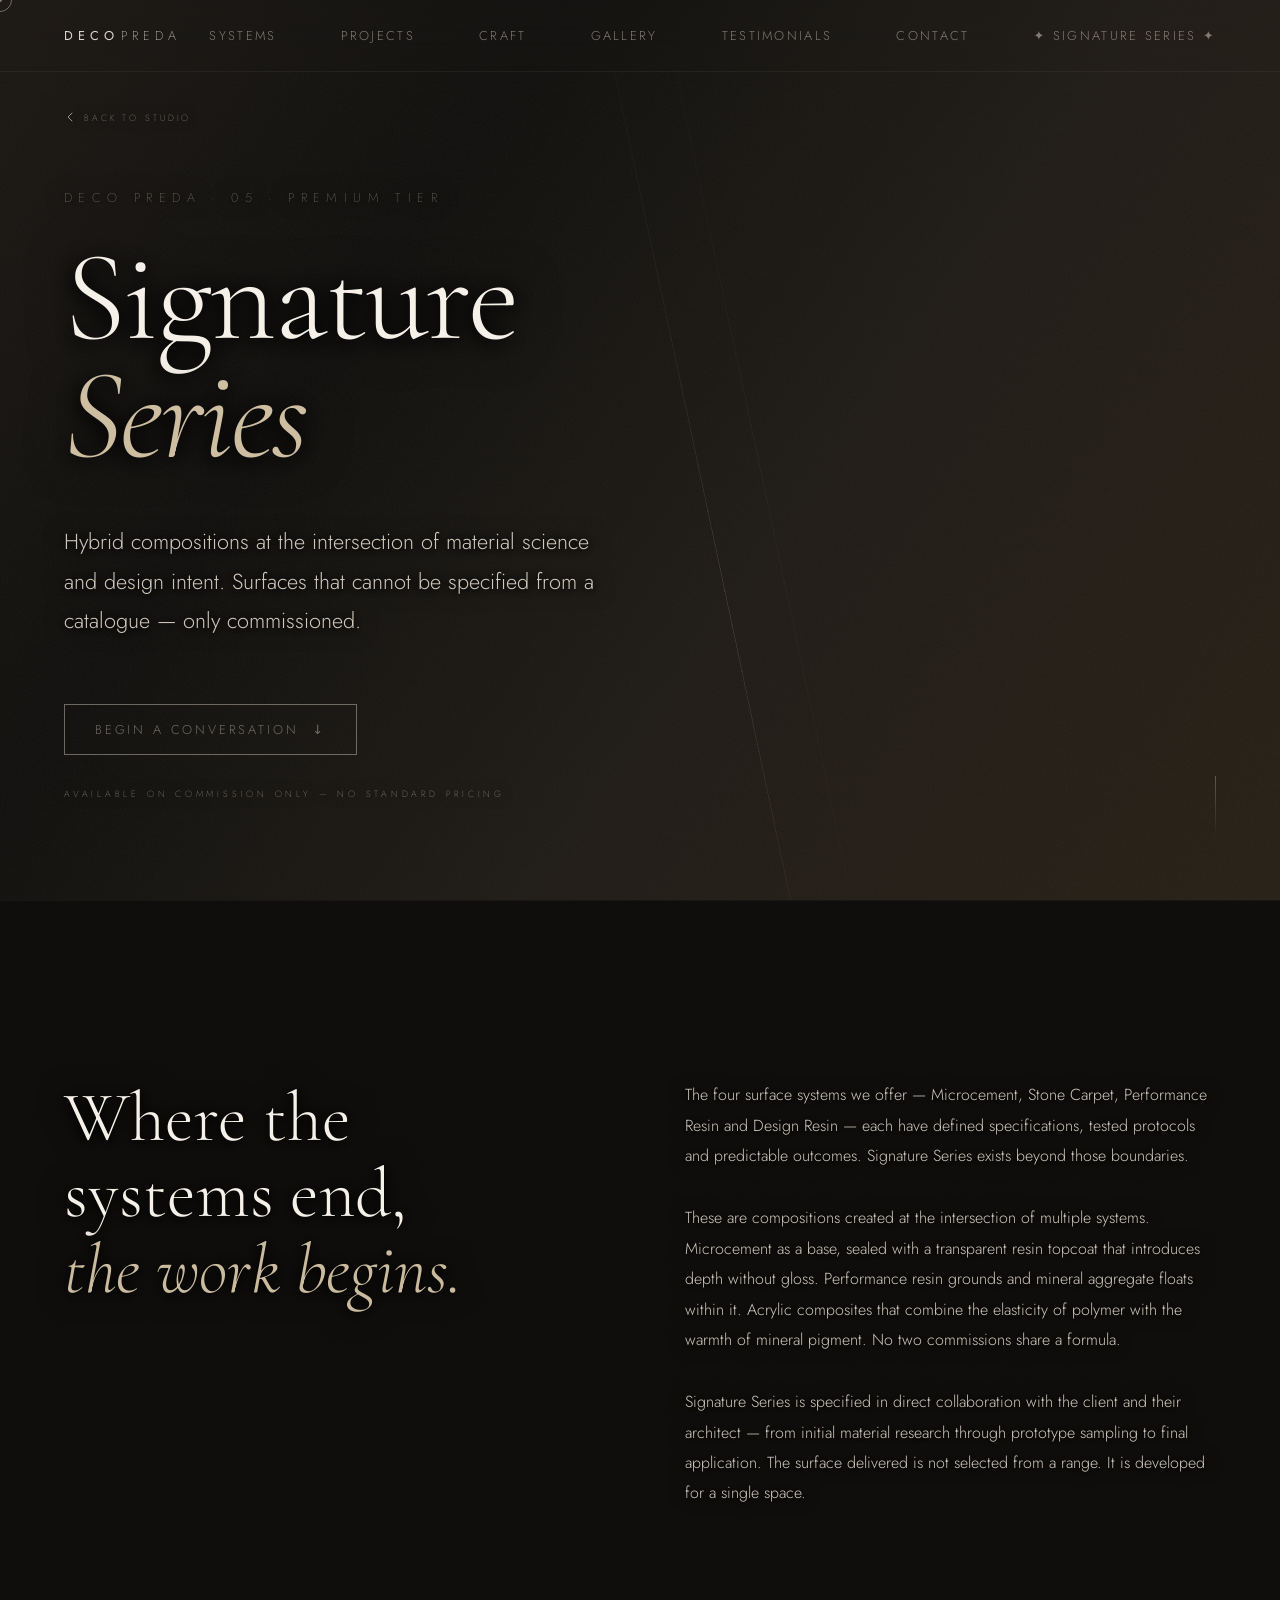
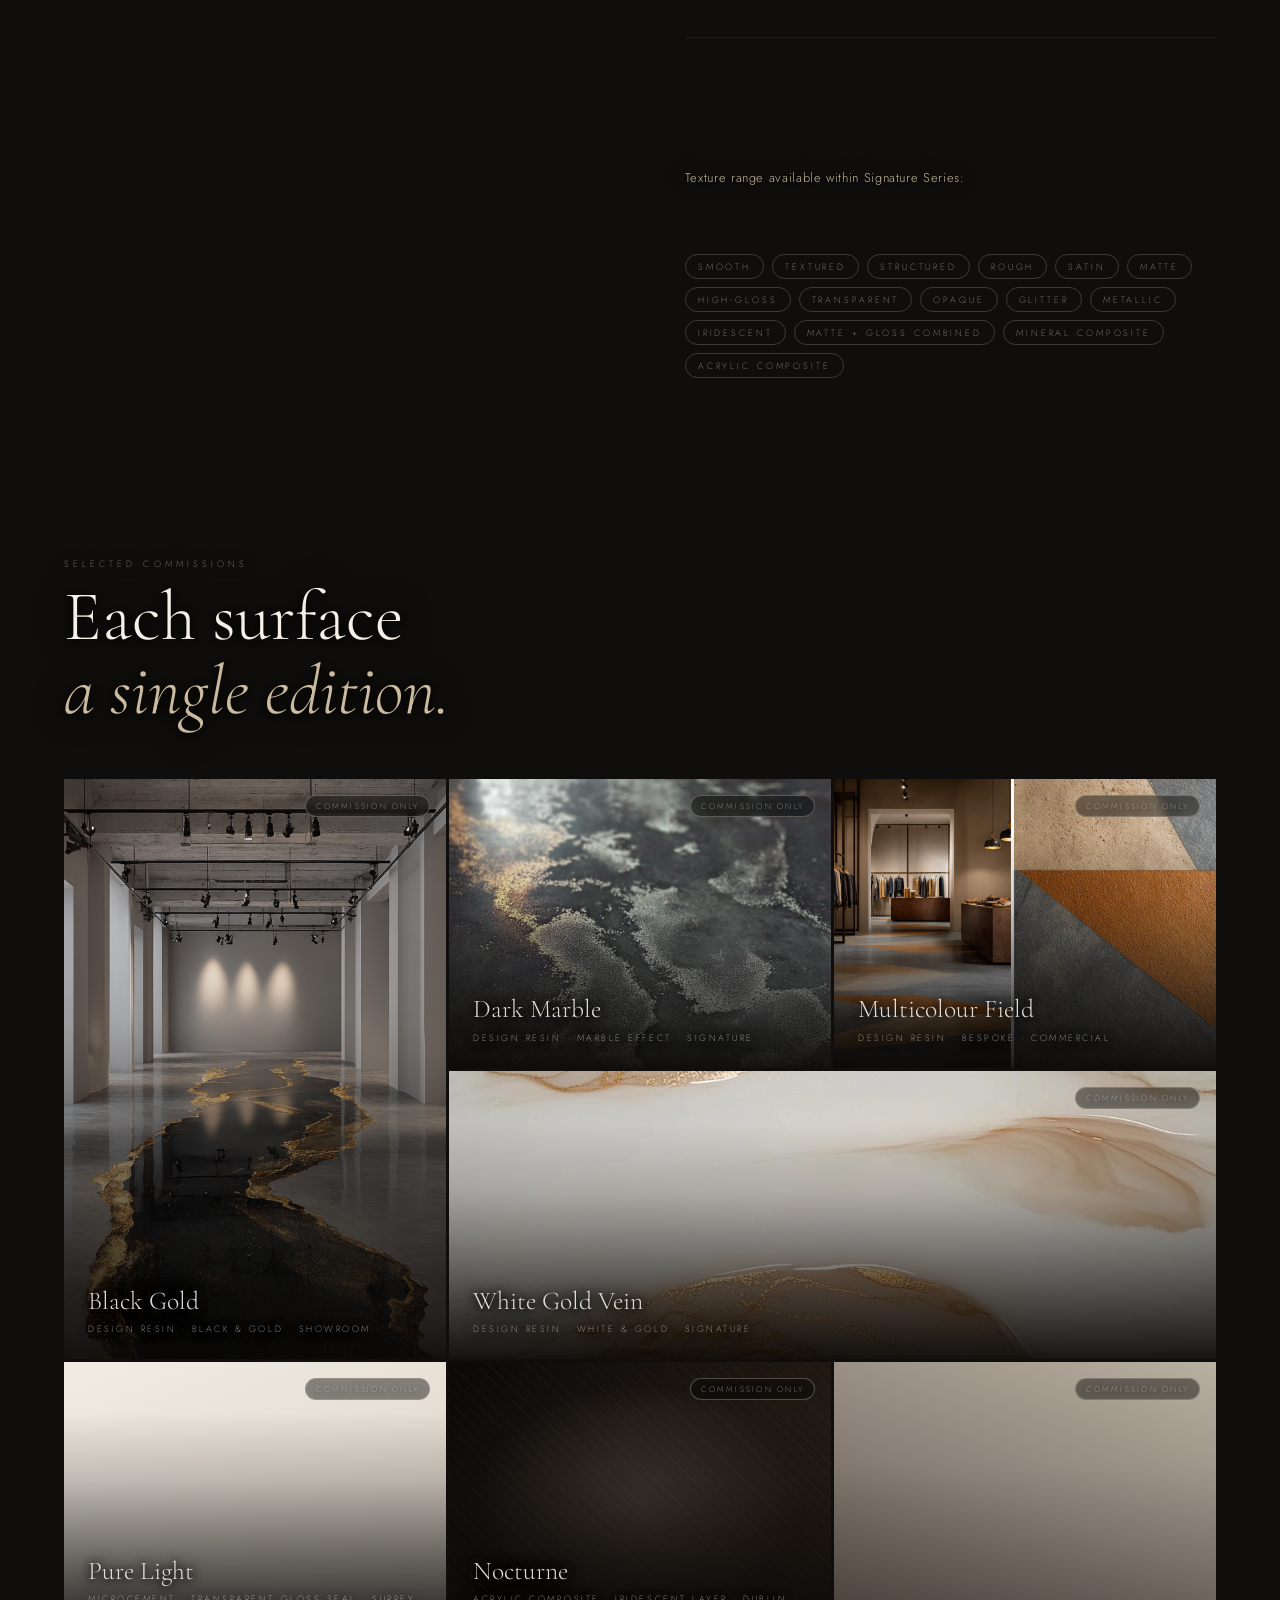
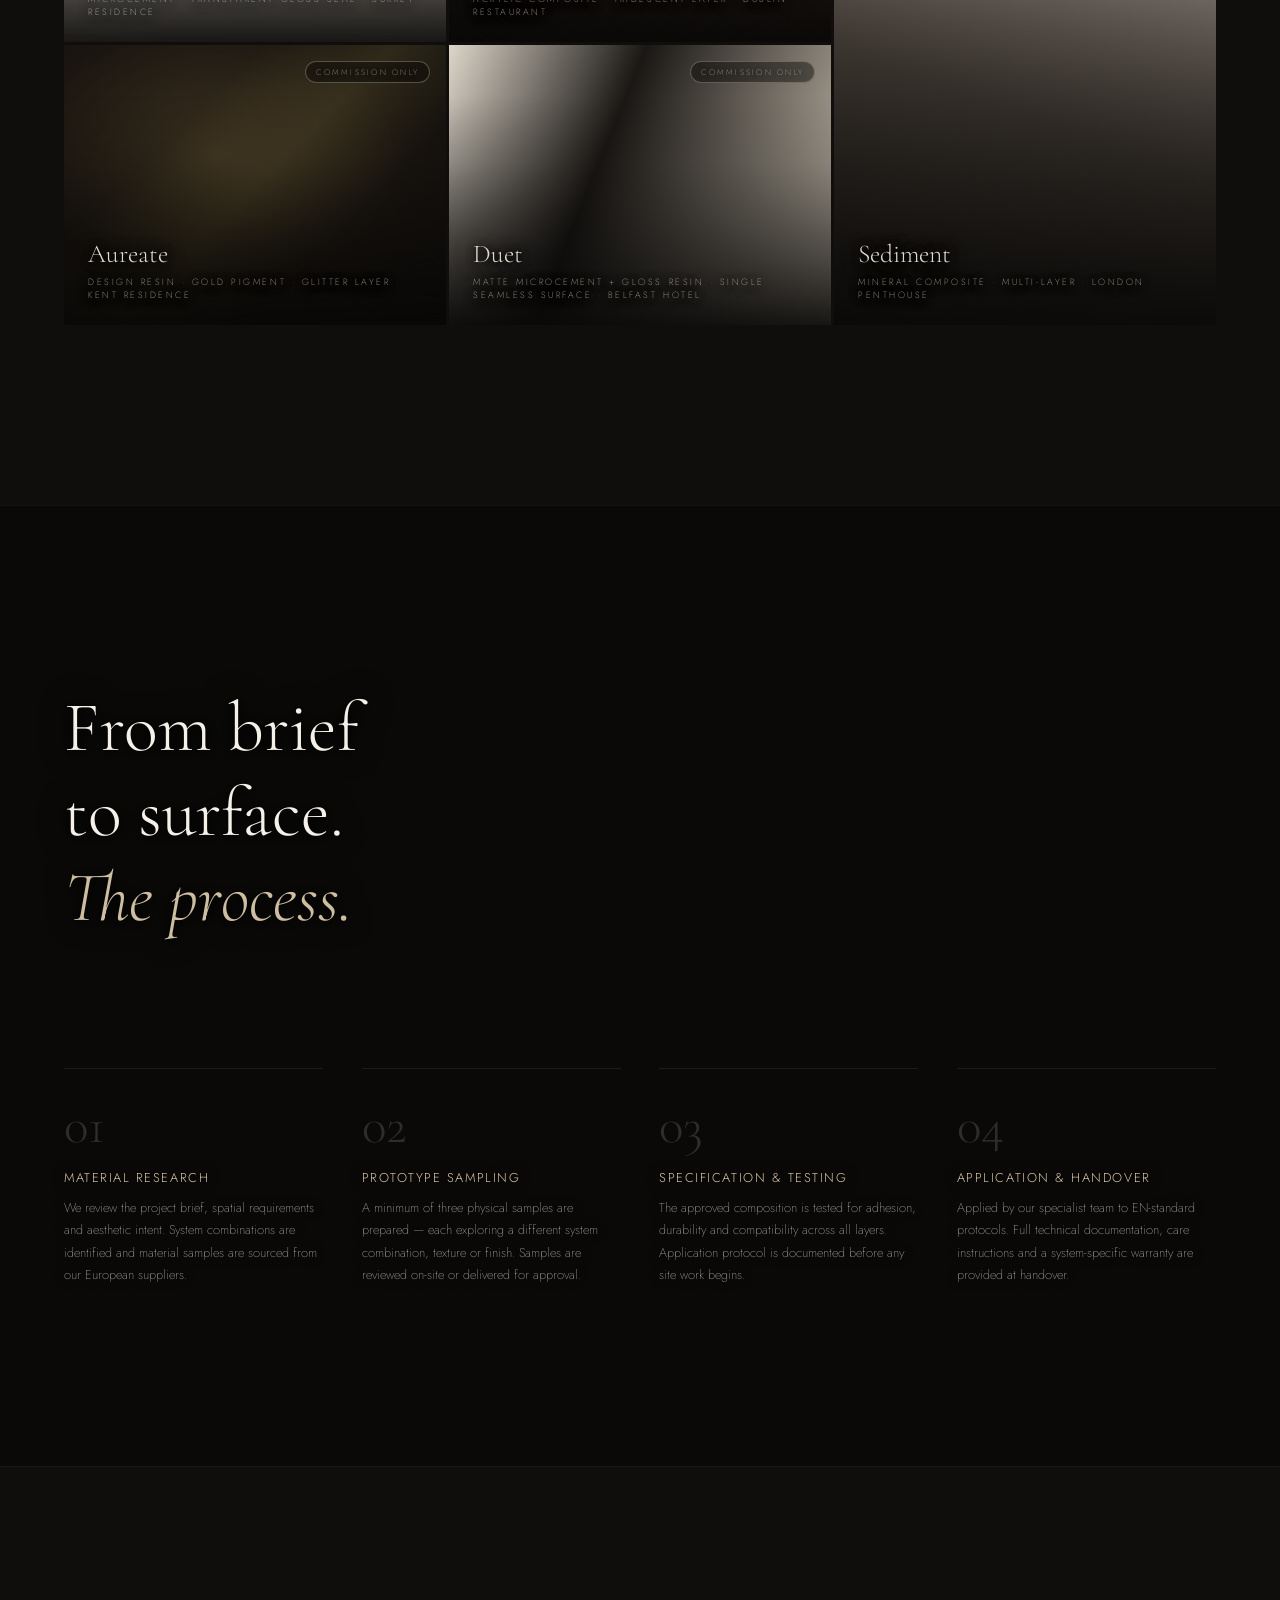
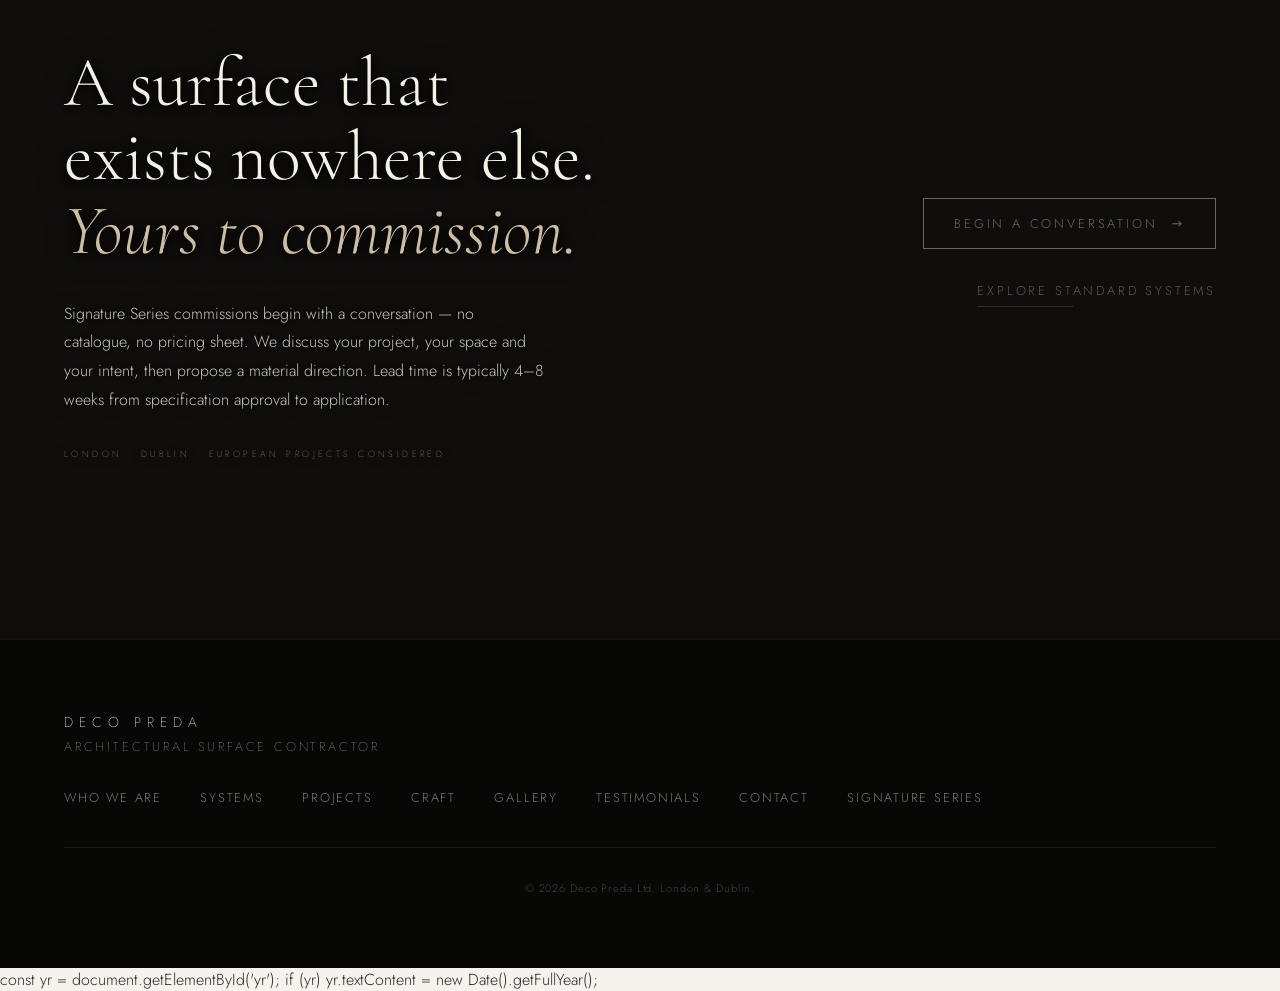
==== commit ca54e64c: "Update signature-series.html" ====
--- a/signature-series.html
+++ b/signature-series.html
@@ -4,33 +4,22 @@
   <meta charset="UTF-8" />
   <meta name="viewport" content="width=device-width, initial-scale=1.0" />
   <meta name="description" content="Deco Preda Signature Series — Hybrid surface compositions at the intersection of material science and design intent. Available on commission." />
-  <!-- Open Graph -->
   <meta property="og:type"        content="website" />
   <meta property="og:title"       content="Signature Series — Deco Preda" />
   <meta property="og:description" content="Hybrid bespoke commissions at the intersection of material science and design intent. Available on commission only." />
   <meta property="og:image"       content="https://predaecaterina01.github.io/images/signature/resin-whitegold-01.webp" />
   <meta property="og:url"         content="https://predaecaterina01.github.io/signature-series.html" />
-  <!-- Twitter / X -->
   <meta name="twitter:card"        content="summary_large_image" />
   <meta name="twitter:title"       content="Signature Series — Deco Preda" />
   <meta name="twitter:description" content="Hybrid bespoke commissions at the intersection of material science and design intent. Available on commission only." />
   <meta name="twitter:image"       content="https://predaecaterina01.github.io/images/signature/resin-whitegold-01.webp" />
   <title>Signature Series — Deco Preda</title>
-
   <link rel="preconnect" href="https://fonts.googleapis.com" />
   <link rel="preconnect" href="https://fonts.gstatic.com" crossorigin />
   <link href="https://fonts.googleapis.com/css2?family=Cormorant+Garamond:ital,wght@0,200;0,300;0,400;1,200;1,300;1,400&family=Jost:wght@200;300;400&display=swap" rel="stylesheet" />
   <link rel="stylesheet" href="style.css" />
-
   <style>
-    /* ── Signature Series page — dark throughout ── */
-
-    body {
-      background: var(--dark-bg);
-      color: var(--dark-text);
-      cursor: none;
-    }
-
+    body { background: var(--dark-bg); color: var(--dark-text); cursor: none; }
     a, button { cursor: none; }
 
     /* ── Hero ── */
@@ -43,506 +32,383 @@
       background: var(--dark-bg);
       padding-bottom: clamp(60px, 8vw, 100px);
     }
-
     .ss-hero__bg {
-      position: absolute;
-      inset: 0;
-      background:
-        linear-gradient(125deg, #1a1612 0%, #0f0e0c 30%, #1e1a14 60%, #261f14 100%);
+      position: absolute; inset: 0;
+      background: linear-gradient(125deg, #1a1612 0%, #0f0e0c 30%, #1e1a14 60%, #261f14 100%);
       z-index: 0;
     }
-
-    /* Animated grain */
     .ss-hero__grain {
-      position: absolute;
-      inset: 0;
+      position: absolute; inset: 0;
       background-image: url("data:image/svg+xml,%3Csvg xmlns='http://www.w3.org/2000/svg' width='512' height='512'%3E%3Cfilter id='n'%3E%3CfeTurbulence type='fractalNoise' baseFrequency='0.68' numOctaves='4' stitchTiles='stitch'/%3E%3CfeColorMatrix type='saturate' values='0.3'/%3E%3C/filter%3E%3Crect width='100%25' height='100%25' filter='url(%23n)' opacity='0.07'/%3E%3C/svg%3E");
-      opacity: 0.7;
-      mix-blend-mode: screen;
-      z-index: 1;
-      pointer-events: none;
-    }
-
-    /* Abstract light ray */
+      opacity: 0.7; mix-blend-mode: screen; z-index: 1; pointer-events: none;
+    }
     .ss-hero__ray {
-      position: absolute;
-      top: -10%;
-      left: 55%;
-      width: 1px;
-      height: 130%;
+      position: absolute; top: -10%; left: 55%;
+      width: 1px; height: 130%;
       background: linear-gradient(to bottom, transparent, rgba(214,196,170,0.06) 40%, rgba(214,196,170,0.12) 60%, transparent);
-      transform: rotate(-12deg);
-      pointer-events: none;
-      z-index: 1;
-    }
-
+      transform: rotate(-12deg); pointer-events: none; z-index: 1;
+    }
     .ss-hero__ray::after {
-      content: '';
-      position: absolute;
-      top: 0; left: 60px;
-      width: 1px;
-      height: 100%;
+      content: ''; position: absolute; top: 0; left: 60px;
+      width: 1px; height: 100%;
       background: linear-gradient(to bottom, transparent, rgba(214,196,170,0.04) 50%, transparent);
     }
-
     .ss-hero__content {
-      position: relative;
-      z-index: 2;
+      position: relative; z-index: 2;
       padding-inline: var(--gut);
-      max-width: var(--max);
-      margin-inline: auto;
-      width: 100%;
-    }
-
+      max-width: var(--max); margin-inline: auto; width: 100%;
+    }
+
+    /* ══ VOAL TEXT — aplicat pe toate elementele de text din hero ══ */
     .ss-hero__eyebrow {
       display: block;
-      font-family: var(--sans);
-      font-weight: 200;
-      font-size: var(--t-xs);
-      letter-spacing: 0.5em;
-      text-transform: uppercase;
-      color: rgba(183, 174, 163, 0.45);
+      font-family: var(--sans); font-weight: 200; font-size: var(--t-xs);
+      letter-spacing: 0.5em; text-transform: uppercase;
+      color: rgba(183, 174, 163, 0.55);
       margin-bottom: clamp(20px, 3vw, 32px);
-    }
-
+      text-shadow: 0 0 28px rgba(0,0,0,0.99), 0 0 14px rgba(0,0,0,0.95), 0 2px 8px rgba(0,0,0,0.90);
+    }
     .ss-hero__title {
-      font-family: var(--serif);
-      font-weight: 200;
+      font-family: var(--serif); font-weight: 200;
       font-size: clamp(56px, 10vw, 140px);
-      line-height: 0.92;
-      color: var(--dark-text);
+      line-height: 0.92; color: rgba(245, 240, 232, 1.00);
       letter-spacing: -0.02em;
       margin-bottom: clamp(28px, 4vw, 48px);
-    }
-
+      text-shadow: 0 0 48px rgba(0,0,0,0.99), 0 0 24px rgba(0,0,0,0.95), 0 4px 18px rgba(0,0,0,0.90);
+    }
     .ss-hero__title em {
-      font-style: italic;
-      font-weight: 200;
-      color: rgba(214, 196, 170, 0.55);
-      display: block;
-    }
-
+      font-style: italic; font-weight: 200;
+      color: rgba(224, 206, 175, 0.92); display: block;
+      text-shadow: 0 0 48px rgba(0,0,0,0.99), 0 0 24px rgba(0,0,0,0.92), 0 4px 18px rgba(0,0,0,0.85);
+    }
     .ss-hero__sub {
-      font-family: var(--sans);
-      font-weight: 300;
-      font-size: var(--t-lg);
-      line-height: 1.8;
-      color: rgba(183, 174, 163, 0.65);
-      max-width: 560px;
-      margin-bottom: clamp(40px, 5vw, 64px);
-    }
-
+      font-family: var(--sans); font-weight: 300; font-size: var(--t-lg);
+      line-height: 1.8; color: rgba(218, 210, 198, 0.95);
+      max-width: 560px; margin-bottom: clamp(40px, 5vw, 64px);
+      text-shadow: 0 0 24px rgba(0,0,0,0.99), 0 0 12px rgba(0,0,0,0.95), 0 2px 8px rgba(0,0,0,0.90);
+    }
     .ss-hero__note {
-      font-family: var(--sans);
-      font-weight: 200;
-      font-size: 9px;
-      letter-spacing: 0.42em;
-      text-transform: uppercase;
-      color: rgba(183, 174, 163, 0.3);
-      margin-top: var(--s-md);
-    }
-
-    /* Scroll cue */
+      font-family: var(--sans); font-weight: 200; font-size: 9px;
+      letter-spacing: 0.42em; text-transform: uppercase;
+      color: rgba(200, 192, 182, 0.72); margin-top: var(--s-md);
+      text-shadow: 0 0 16px rgba(0,0,0,0.99), 0 0 8px rgba(0,0,0,0.95);
+    }
     .ss-hero__scroll {
-      position: absolute;
-      bottom: var(--s-lg);
-      right: var(--gut);
-      z-index: 2;
-    }
-
+      position: absolute; bottom: var(--s-lg); right: var(--gut); z-index: 2;
+    }
     .ss-hero__scroll-line {
-      width: 1px;
-      height: 60px;
+      width: 1px; height: 60px;
       background: linear-gradient(to bottom, rgba(183,174,163,0.4), transparent);
-      margin-inline: auto;
-      animation: scrollBob 2.5s ease-in-out infinite;
-    }
-
-    /* ── Introduction band ── */
+      margin-inline: auto; animation: scrollBob 2.5s ease-in-out infinite;
+    }
+
+    /* ── Introduction ── */
     .ss-intro {
-      background: var(--dark-bg);
-      padding-block: var(--s-2xl);
+      background: var(--dark-bg); padding-block: var(--s-2xl);
       border-top: 1px solid rgba(183, 174, 163, 0.06);
     }
-
     .ss-intro__grid {
-      max-width: var(--max);
-      margin-inline: auto;
-      padding-inline: var(--gut);
-      display: grid;
-      grid-template-columns: 1fr 1fr;
-      gap: clamp(48px, 7vw, 100px);
-      align-items: start;
-    }
-
+      max-width: var(--max); margin-inline: auto; padding-inline: var(--gut);
+      display: grid; grid-template-columns: 1fr 1fr;
+      gap: clamp(48px, 7vw, 100px); align-items: start;
+    }
     .ss-intro__h {
-      font-family: var(--serif);
-      font-weight: 300;
-      font-size: var(--t-h2);
-      line-height: 1.08;
-      color: var(--dark-text);
-      position: sticky;
-      top: calc(var(--nav-h) + 32px);
-    }
-
-    .ss-intro__h em {
-      font-style: italic;
-      color: rgba(214, 196, 170, 0.55);
-    }
-
+      font-family: var(--serif); font-weight: 300; font-size: var(--t-h2);
+      line-height: 1.08; color: rgba(245, 240, 232, 1.00);
+      position: sticky; top: calc(var(--nav-h) + 32px);
+      text-shadow: 0 0 30px rgba(0,0,0,0.99), 0 0 15px rgba(0,0,0,0.90), 0 3px 10px rgba(0,0,0,0.85);
+    }
+    .ss-intro__h em { font-style: italic; color: rgba(224, 206, 175, 0.90); }
     .ss-intro__p {
-      font-size: var(--t-base);
-      color: rgba(183, 174, 163, 0.7);
-      line-height: 1.9;
-      margin-bottom: var(--s-md);
-    }
-
+      font-size: var(--t-base); color: rgba(218, 210, 198, 0.95);
+      line-height: 1.9; margin-bottom: var(--s-md);
+      text-shadow: 0 0 18px rgba(0,0,0,0.99), 0 0 9px rgba(0,0,0,0.90), 0 2px 6px rgba(0,0,0,0.80);
+    }
     .ss-intro__rule {
-      width: 100%;
-      height: 1px;
-      background: rgba(183, 174, 163, 0.08);
+      width: 100%; height: 1px; background: rgba(183, 174, 163, 0.08);
       margin-block: var(--s-xl);
     }
-
-    /* Texture spectrum */
-    .ss-textures {
-      display: flex;
-      flex-wrap: wrap;
-      gap: 8px;
-      margin-top: var(--s-lg);
-    }
-
+    .ss-textures { display: flex; flex-wrap: wrap; gap: 8px; margin-top: var(--s-lg); }
     .ss-texture-tag {
-      font-family: var(--sans);
-      font-weight: 200;
-      font-size: 9px;
-      letter-spacing: 0.32em;
-      text-transform: uppercase;
-      color: rgba(183, 174, 163, 0.45);
-      padding: 5px 12px;
-      border: 0.5px solid rgba(183, 174, 163, 0.12);
-      border-radius: 20px;
+      font-family: var(--sans); font-weight: 200; font-size: 9px;
+      letter-spacing: 0.32em; text-transform: uppercase;
+      color: rgba(210, 202, 192, 0.82); padding: 5px 12px;
+      border: 0.5px solid rgba(183, 174, 163, 0.28); border-radius: 20px;
       transition: color 0.25s, border-color 0.25s;
     }
-
-    .ss-texture-tag:hover {
-      color: rgba(214, 196, 170, 0.8);
-      border-color: rgba(183, 174, 163, 0.3);
-    }
-
+    .ss-texture-tag:hover { color: rgba(214, 196, 170, 0.85); border-color: rgba(183, 174, 163, 0.32); }
     @media (max-width: 1024px) {
       .ss-intro__grid { grid-template-columns: 1fr; }
       .ss-intro__h { position: static; }
     }
 
     /* ── Compositions grid ── */
-    .ss-works {
-      background: var(--dark-bg);
-      padding-bottom: var(--s-2xl);
-    }
-
+    .ss-works { background: var(--dark-bg); padding-bottom: var(--s-2xl); }
     .ss-works__head {
-      max-width: var(--max);
-      margin-inline: auto;
-      padding-inline: var(--gut);
+      max-width: var(--max); margin-inline: auto; padding-inline: var(--gut);
       margin-bottom: clamp(32px, 4vw, 56px);
     }
-
     .ss-works__label {
-      font-family: var(--sans);
-      font-weight: 200;
-      font-size: 9px;
-      letter-spacing: 0.45em;
-      text-transform: uppercase;
-      color: rgba(183, 174, 163, 0.35);
-      margin-bottom: 10px;
-      display: block;
-    }
-
+      font-family: var(--sans); font-weight: 200; font-size: 9px;
+      letter-spacing: 0.45em; text-transform: uppercase;
+      color: rgba(210, 202, 192, 0.78); margin-bottom: 10px; display: block;
+      text-shadow: 0 0 14px rgba(0,0,0,0.99), 0 0 7px rgba(0,0,0,0.92);
+    }
     .ss-works__h {
-      font-family: var(--serif);
-      font-weight: 300;
-      font-size: var(--t-h2);
-      color: var(--dark-text);
-      line-height: 1.05;
-    }
-
-    .ss-works__h em {
-      font-style: italic;
-      color: rgba(214, 196, 170, 0.55);
-    }
-
-    /* Masonry-style grid */
+      font-family: var(--serif); font-weight: 300; font-size: var(--t-h2);
+      color: rgba(245, 240, 232, 1.00); line-height: 1.05;
+      text-shadow: 0 0 30px rgba(0,0,0,0.99), 0 0 15px rgba(0,0,0,0.90), 0 3px 10px rgba(0,0,0,0.85);
+    }
+    .ss-works__h em { font-style: italic; color: rgba(224, 206, 175, 0.90); }
     .ss-grid {
-      max-width: var(--max);
-      margin-inline: auto;
-      padding-inline: var(--gut);
-      display: grid;
-      grid-template-columns: repeat(3, 1fr);
-      gap: 3px;
-    }
-
-    .ss-item {
-      position: relative;
-      overflow: hidden;
-      cursor: none;
-    }
-
+      max-width: var(--max); margin-inline: auto; padding-inline: var(--gut);
+      display: grid; grid-template-columns: repeat(3, 1fr); gap: 3px;
+    }
+    .ss-item { position: relative; overflow: hidden; cursor: none; }
     .ss-item:nth-child(1) { grid-row: span 2; }
     .ss-item:nth-child(4) { grid-column: span 2; }
     .ss-item:nth-child(7) { grid-row: span 2; }
-
     .ss-swatch {
-      display: block;
-      width: 100%;
-      height: 100%;
-      min-height: 280px;
+      display: block; width: 100%; height: 100%; min-height: 280px;
       transition: transform 0.9s cubic-bezier(0.22, 1, 0.36, 1);
     }
-
-    .ss-item:hover .ss-swatch {
-      transform: scale(1.04);
-    }
-
-    /* Hover overlay */
+    .ss-item:hover .ss-swatch { transform: scale(1.04); }
+
+    /* ══ OVERLAY gradient permanent — text mereu vizibil ══ */
     .ss-over {
-      position: absolute;
-      inset: 0;
-      background: rgba(10, 9, 8, 0);
-      display: flex;
-      flex-direction: column;
-      justify-content: flex-end;
-      padding: 24px;
+      position: absolute; inset: 0;
+      background: linear-gradient(
+        to top,
+        rgba(8,7,6,0.92) 0%,
+        rgba(8,7,6,0.55) 30%,
+        rgba(8,7,6,0.18) 58%,
+        transparent 82%
+      );
+      display: flex; flex-direction: column;
+      justify-content: flex-end; padding: 24px;
       transition: background 0.4s var(--ease);
     }
-
     .ss-item:hover .ss-over {
-      background: rgba(10, 9, 8, 0.55);
-    }
-
+      background: linear-gradient(
+        to top,
+        rgba(8,7,6,0.97) 0%,
+        rgba(8,7,6,0.70) 35%,
+        rgba(8,7,6,0.28) 64%,
+        transparent 86%
+      );
+    }
+
+    /* Badge — mereu vizibil */
+    .ss-item__badge {
+      position: absolute; top: 16px; right: 16px;
+      font-family: var(--sans); font-weight: 200; font-size: 8px;
+      letter-spacing: 0.28em; text-transform: uppercase;
+      color: rgba(214, 206, 194, 0.88);
+      border: 0.5px solid rgba(183, 174, 163, 0.38);
+      padding: 4px 10px; border-radius: 20px;
+      background: rgba(8,7,6,0.45);
+      backdrop-filter: blur(4px);
+      text-shadow: 0 1px 5px rgba(0,0,0,0.95);
+      transition: all 0.3s var(--ease);
+    }
+    .ss-item:hover .ss-item__badge {
+      color: rgba(183, 174, 163, 0.88);
+      border-color: rgba(183, 174, 163, 0.40);
+      background: rgba(8,7,6,0.60);
+    }
+
+    /* Nume — mereu vizibil */
     .ss-item__name {
-      font-family: var(--serif);
-      font-weight: 300;
+      font-family: var(--serif); font-weight: 300;
       font-size: clamp(18px, 2vw, 26px);
-      color: rgba(236, 230, 221, 0);
-      transform: translateY(10px);
-      transition: color 0.4s var(--ease), transform 0.4s var(--ease);
-      line-height: 1.2;
-    }
-
+      color: rgba(236, 230, 221, 0.95); line-height: 1.2;
+      text-shadow:
+        0 1px 10px rgba(0,0,0,0.99),
+        0 2px 20px rgba(0,0,0,0.92),
+        0 0 8px  rgba(0,0,0,0.88);
+      transition: color 0.3s var(--ease);
+    }
+    .ss-item:hover .ss-item__name { color: #fff; }
+
+    /* Descriere — mereu vizibilă */
     .ss-item__desc {
-      font-family: var(--sans);
-      font-weight: 200;
-      font-size: 9px;
-      letter-spacing: 0.28em;
-      text-transform: uppercase;
-      color: rgba(183, 174, 163, 0);
-      transform: translateY(8px);
-      transition: color 0.4s var(--ease) 0.05s, transform 0.4s var(--ease) 0.05s;
-      margin-top: 6px;
-    }
-
-    .ss-item:hover .ss-item__name {
-      color: rgba(236, 230, 221, 0.95);
-      transform: translateY(0);
-    }
-
-    .ss-item:hover .ss-item__desc {
-      color: rgba(183, 174, 163, 0.7);
-      transform: translateY(0);
-    }
-
-    /* Commission badge */
-    .ss-item__badge {
-      position: absolute;
-      top: 16px;
-      right: 16px;
-      font-family: var(--sans);
-      font-weight: 200;
-      font-size: 8px;
-      letter-spacing: 0.28em;
-      text-transform: uppercase;
-      color: rgba(183, 174, 163, 0);
-      border: 0.5px solid rgba(183, 174, 163, 0);
-      padding: 4px 10px;
-      border-radius: 20px;
-      transition: all 0.4s var(--ease);
-    }
-
-    .ss-item:hover .ss-item__badge {
-      color: rgba(183, 174, 163, 0.6);
-      border-color: rgba(183, 174, 163, 0.2);
-    }
+      font-family: var(--sans); font-weight: 200; font-size: 9px;
+      letter-spacing: 0.28em; text-transform: uppercase;
+      color: rgba(218, 210, 198, 0.95); margin-top: 6px;
+      text-shadow:
+        0 1px 8px rgba(0,0,0,0.99),
+        0 2px 14px rgba(0,0,0,0.90);
+      transition: color 0.3s var(--ease);
+    }
+    .ss-item:hover .ss-item__desc { color: rgba(230, 222, 210, 1.00); }
 
     @media (max-width: 900px) {
-      .ss-grid {
-        grid-template-columns: 1fr 1fr;
+      .ss-grid { grid-template-columns: 1fr 1fr; }
+      .ss-item:nth-child(1), .ss-item:nth-child(7) { grid-row: span 1; }
+      .ss-item:nth-child(4) { grid-column: span 1; }
+    }
+    @media (max-width: 560px) { .ss-grid { grid-template-columns: 1fr; } }
+
+    /* ── Process ── */
+    .ss-process {
+      background: #0a0908; padding-block: var(--s-2xl);
+      border-top: 1px solid rgba(183, 174, 163, 0.06);
+    }
+    .ss-process__wrap { max-width: var(--max); margin-inline: auto; padding-inline: var(--gut); }
+    .ss-process__h {
+      font-family: var(--serif); font-weight: 300; font-size: var(--t-h2);
+      color: rgba(245, 240, 232, 1.00); margin-bottom: var(--s-xl); max-width: 600px;
+      text-shadow: 0 0 30px rgba(0,0,0,0.99), 0 0 15px rgba(0,0,0,0.90), 0 3px 10px rgba(0,0,0,0.85);
+    }
+    .ss-process__h em { font-style: italic; color: rgba(224,206,175,0.92); }
+    .ss-steps { display: grid; grid-template-columns: repeat(4, 1fr); gap: clamp(24px, 3vw, 40px); }
+    .ss-step { border-top: 1px solid rgba(183, 174, 163, 0.12); padding-top: var(--s-md); }
+    .ss-step__n {
+      font-family: var(--serif); font-weight: 200;
+      font-size: clamp(40px, 4vw, 56px);
+      color: rgba(183, 174, 163, 0.22); line-height: 1; margin-bottom: var(--s-sm);
+    }
+    .ss-step__title {
+      font-family: var(--sans); font-weight: 300; font-size: var(--t-sm);
+      letter-spacing: 0.12em; text-transform: uppercase;
+      color: rgba(224, 206, 175, 0.96); margin-bottom: 10px;
+      text-shadow: 0 0 14px rgba(0,0,0,0.99), 0 0 7px rgba(0,0,0,0.90);
+    }
+    .ss-step__desc {
+      font-family: var(--sans); font-weight: 200; font-size: var(--t-sm);
+      color: rgba(210, 202, 192, 0.88); line-height: 1.75;
+      text-shadow: 0 0 12px rgba(0,0,0,0.99), 0 0 6px rgba(0,0,0,0.85);
+    }
+    @media (max-width: 900px) { .ss-steps { grid-template-columns: repeat(2, 1fr); } }
+    @media (max-width: 500px) { .ss-steps { grid-template-columns: 1fr; } }
+
+    /* ── CTA ── */
+    .ss-cta {
+      background: var(--dark-bg); padding-block: var(--s-2xl);
+      border-top: 1px solid rgba(183, 174, 163, 0.06);
+    }
+    .ss-cta__inner {
+      max-width: var(--max); margin-inline: auto; padding-inline: var(--gut);
+      display: grid; grid-template-columns: 1fr auto;
+      gap: clamp(40px, 6vw, 80px); align-items: center;
+    }
+    .ss-cta__h {
+      font-family: var(--serif); font-weight: 200; font-size: var(--t-h2);
+      color: rgba(245, 240, 232, 1.00); line-height: 1.05;
+      text-shadow: 0 0 30px rgba(0,0,0,0.99), 0 0 15px rgba(0,0,0,0.90), 0 3px 10px rgba(0,0,0,0.85);
+    }
+    .ss-cta__h em { font-style: italic; color: rgba(224,206,175,0.92); }
+    .ss-cta__p {
+      font-family: var(--sans); font-weight: 300; font-size: var(--t-base);
+      color: rgba(218, 210, 198, 0.92); line-height: 1.8; max-width: 480px; margin-top: var(--s-md);
+      text-shadow: 0 0 18px rgba(0,0,0,0.99), 0 0 9px rgba(0,0,0,0.90);
+    }
+    .ss-cta__note {
+      font-family: var(--sans); font-weight: 200; font-size: 9px;
+      letter-spacing: 0.38em; text-transform: uppercase;
+      color: rgba(200, 192, 182, 0.68); margin-top: var(--s-md);
+      text-shadow: 0 0 12px rgba(0,0,0,0.99);
+    }
+    .ss-cta__actions { display: flex; flex-direction: column; align-items: flex-end; gap: var(--s-md); }
+    @media (max-width: 900px) {
+      .ss-cta__inner { grid-template-columns: 1fr; }
+      .ss-cta__actions { align-items: flex-start; }
+    }
+
+    /* ── Nav overrides desktop — reset minimal ── */
+    @media (min-width: 901px) {
+
+      /* .menu-scroll dispare vizual — link-urile se comportă normal */
+      .menu-scroll {
+        display: contents;
       }
-      .ss-item:nth-child(1),
-      .ss-item:nth-child(7) { grid-row: span 1; }
-      .ss-item:nth-child(4) { grid-column: span 1; }
-    }
-
-    @media (max-width: 560px) {
-      .ss-grid { grid-template-columns: 1fr; }
-    }
-
-    /* ── How it's made ── */
-    .ss-process {
-      background: #0a0908;
-      padding-block: var(--s-2xl);
-      border-top: 1px solid rgba(183, 174, 163, 0.06);
-    }
-
-    .ss-process__wrap {
-      max-width: var(--max);
-      margin-inline: auto;
-      padding-inline: var(--gut);
-    }
-
-    .ss-process__h {
-      font-family: var(--serif);
-      font-weight: 300;
-      font-size: var(--t-h2);
-      color: var(--dark-text);
-      margin-bottom: var(--s-xl);
-      max-width: 600px;
-    }
-
-    .ss-process__h em { font-style: italic; color: rgba(214,196,170,0.55); }
-
-    .ss-steps {
-      display: grid;
-      grid-template-columns: repeat(4, 1fr);
-      gap: clamp(24px, 3vw, 40px);
-    }
-
-    .ss-step {
-      border-top: 1px solid rgba(183, 174, 163, 0.12);
-      padding-top: var(--s-md);
-    }
-
-    .ss-step__n {
-      font-family: var(--serif);
-      font-weight: 200;
-      font-size: clamp(40px, 4vw, 56px);
-      color: rgba(183, 174, 163, 0.12);
-      line-height: 1;
-      margin-bottom: var(--s-sm);
-    }
-
-    .ss-step__title {
-      font-family: var(--sans);
-      font-weight: 300;
-      font-size: var(--t-sm);
-      letter-spacing: 0.12em;
-      text-transform: uppercase;
-      color: rgba(214, 196, 170, 0.7);
-      margin-bottom: 10px;
-    }
-
-    .ss-step__desc {
-      font-family: var(--sans);
-      font-weight: 200;
-      font-size: var(--t-sm);
-      color: rgba(183, 174, 163, 0.45);
-      line-height: 1.75;
-    }
-
-    @media (max-width: 900px) {
-      .ss-steps { grid-template-columns: repeat(2, 1fr); }
-    }
-
-    @media (max-width: 500px) {
-      .ss-steps { grid-template-columns: 1fr; }
-    }
-
-    /* ── Commission CTA ── */
-    .ss-cta {
-      background: var(--dark-bg);
-      padding-block: var(--s-2xl);
-      border-top: 1px solid rgba(183, 174, 163, 0.06);
-    }
-
-    .ss-cta__inner {
-      max-width: var(--max);
-      margin-inline: auto;
-      padding-inline: var(--gut);
-      display: grid;
-      grid-template-columns: 1fr auto;
-      gap: clamp(40px, 6vw, 80px);
-      align-items: center;
-    }
-
-    .ss-cta__h {
-      font-family: var(--serif);
-      font-weight: 200;
-      font-size: var(--t-h2);
-      color: var(--dark-text);
-      line-height: 1.05;
-    }
-
-    .ss-cta__h em { font-style: italic; color: rgba(214,196,170,0.55); }
-
-    .ss-cta__p {
-      font-family: var(--sans);
-      font-weight: 300;
-      font-size: var(--t-base);
-      color: rgba(183, 174, 163, 0.55);
-      line-height: 1.8;
-      max-width: 480px;
-      margin-top: var(--s-md);
-    }
-
-    .ss-cta__note {
-      font-family: var(--sans);
-      font-weight: 200;
-      font-size: 9px;
-      letter-spacing: 0.38em;
-      text-transform: uppercase;
-      color: rgba(183, 174, 163, 0.25);
-      margin-top: var(--s-md);
-    }
-
-    .ss-cta__actions {
-      display: flex;
-      flex-direction: column;
-      align-items: flex-end;
-      gap: var(--s-md);
-    }
-
-    @media (max-width: 900px) {
-      .ss-cta__inner {
-        grid-template-columns: 1fr;
+
+      /* Panel — înapoi la static, exact ca înainte de orice override mobil */
+      .nav__panel {
+        position: static !important;
+        transform: none !important;
+        opacity: 1 !important;
+        pointer-events: auto !important;
+        overflow: visible !important;
+        max-height: none !important;
+        height: auto !important;
+        background: transparent !important;
+        backdrop-filter: none !important;
+        -webkit-backdrop-filter: none !important;
+        border: none !important;
+        box-shadow: none !important;
+        border-radius: 0 !important;
+        padding: 0 !important;
       }
-      .ss-cta__actions { align-items: flex-start; }
-    }
-
-    /* Nav on dark page */
-    .nav.on-dark .nav__wordmark { color: var(--dark-text); }
-    .nav.on-light { background: rgba(15, 14, 12, 0.96); border-bottom-color: rgba(183,174,163,0.08); }
-    .nav.on-light .nav__wordmark { color: var(--dark-text); }
-    .nav.on-light .nav__item { color: rgba(183, 174, 163, 0.65); }
-    .nav.on-light .nav__item:hover { color: var(--dark-text); }
-    .nav.on-light .nav__item--cta { border-color: rgba(183,174,163,0.3); color: var(--dark-text); }
-    .nav.on-light .nav__item--cta:hover { background: rgba(246,243,238,0.08); }
-
-    /* Back link */
-    .ss-back {
-      display: inline-flex;
-      align-items: center;
-      gap: 8px;
-      font-family: var(--sans);
-      font-weight: 200;
-      font-size: 9px;
-      letter-spacing: 0.32em;
-      text-transform: uppercase;
-      color: rgba(183, 174, 163, 0.35);
+      .nav__panel::after { display: none !important; }
+
+      /* Items — reset complet la valorile din style.css */
+      .nav__item {
+        /* Anulăm tot ce am setat pe mobile */
+        display: inline-flex !important;
+        align-items: center !important;
+        justify-content: center !important;
+        width: auto !important;
+        min-height: auto !important;
+        padding: 0 !important;
+        margin: 0 !important;
+        border: none !important;
+        border-bottom: none !important;
+        border-top: none !important;
+        border-radius: 0 !important;
+        text-align: left !important;
+        white-space: nowrap !important;
+        position: static !important;
+        z-index: auto !important;
+        pointer-events: auto !important;
+        touch-action: auto !important;
+        /* Opacitate resetată — toate vizibile */
+        opacity: 1 !important;
+      }
+      .nav__item:nth-child(1),
+      .nav__item:nth-child(2),
+      .nav__item:nth-child(3),
+      .nav__item:nth-child(4),
+      .nav__item:nth-child(5),
+      .nav__item:nth-child(6),
+      .nav__item:nth-child(7) { opacity: 1 !important; }
+      .nav__item:active { background: transparent !important; border-radius: 0 !important; }
+
+      /* Contact și Signature — resetăm border/padding de pe mobile */
+      .nav__item--cta,
+      .nav__item--contact {
+        border-top: none !important;
+        margin-top: 0 !important;
+        margin-left: 0 !important;
+        min-height: auto !important;
+        padding: 0 !important;
+      }
+      .nav__item--sig {
+        border-top: none !important;
+        margin-top: 0 !important;
+        margin-left: 0 !important;
+        min-height: auto !important;
+        padding: 0 !important;
+      }
+
+      /* Dark page overrides */
+      .nav.on-dark .nav__wordmark { color: var(--dark-text); }
+      .nav.on-light { background: rgba(15,14,12,0.96); border-bottom-color: rgba(183,174,163,0.08); }
+      .nav.on-light .nav__wordmark { color: var(--dark-text); }
+      .nav.on-light .nav__item { color: rgba(183,174,163,0.65) !important; opacity: 1 !important; }
+      .nav.on-light .nav__item:hover { color: var(--dark-text) !important; }
+    }
+
+        .ss-back {
+      display: inline-flex; align-items: center; gap: 8px;
+      font-family: var(--sans); font-weight: 200; font-size: 9px;
+      letter-spacing: 0.32em; text-transform: uppercase;
+      color: rgba(200, 192, 182, 0.72);
       margin-bottom: clamp(40px, 5vw, 64px);
       transition: color 0.25s, gap 0.4s var(--ease);
-    }
-
-    .ss-back:hover { color: rgba(183, 174, 163, 0.7); gap: 12px; }
+      text-shadow: 0 0 14px rgba(0,0,0,0.99), 0 0 7px rgba(0,0,0,0.92);
+    }
+    .ss-back:hover { color: rgba(183, 174, 163, 0.75); gap: 12px; }
   </style>
 </head>
 <body>
@@ -552,8 +418,6 @@
     <div class="cursor__ring"></div>
     <div class="cursor__dot"></div>
   </div>
-
-  <!-- LOADER -->
   <div class="loader" id="loader" aria-hidden="true">
     <div class="loader__body">
       <span class="loader__mark">DP</span>
@@ -562,33 +426,37 @@
     </div>
   </div>
 
-  <!-- NAVIGATION -->
+  <!-- ══ NAV — ordine corectă + logo → who-we-are ══ -->
   <nav class="nav on-dark" id="nav" aria-label="Primary">
-    <a href="index.html" class="nav__wordmark" aria-label="Deco Preda home">
+    <a href="index.html#who-we-are" class="nav__wordmark" aria-label="Deco Preda — Who We Are">
       DECO<span class="nav__wordmark-thin">PREDA</span>
     </a>
     <button class="nav__burger" id="navBurger" aria-label="Open menu" aria-expanded="false" aria-controls="navPanel">
-      <span></span><span></span>
+    <span class="nav__burger-line"></span>
+   <span class="nav__burger-line"></span>
+   <span class="nav__burger-line"></span>
     </button>
     <div class="nav__panel" id="navPanel" aria-hidden="true">
-      <a href="index.html#who-we-are"   class="nav__item" data-cursor="link">Who We Are</a>
-      <a href="index.html#systems"      class="nav__item" data-cursor="link">Systems</a>
-      <a href="index.html#projects"     class="nav__item" data-cursor="link">Projects</a>
-      <a href="index.html#craft"        class="nav__item" data-cursor="link">Craft</a>
-      <a href="signature-series.html"   class="nav__item" style="color:rgba(214,196,170,0.8)" data-cursor="link">Signature Series</a>
-      <a href="gallery.html"            class="nav__item" data-cursor="link">Gallery</a>
-      <a href="index.html#contact"      class="nav__item nav__item--cta" data-cursor="link">Contact</a>
+      <div class="menu-scroll" id="menuScroll">
+        <a href="index.html#systems"    class="nav__item" data-cursor="link">Systems</a>
+        <a href="index.html#projects"   class="nav__item" data-cursor="link">Projects</a>
+        <a href="index.html#craft"      class="nav__item" data-cursor="link">Craft</a>
+        <a href="gallery.html"          class="nav__item" data-cursor="link">Gallery</a>
+        <a href="testimonials.html"     class="nav__item" data-cursor="link">Testimonials</a>
+        <a href="index.html#contact"    class="nav__item nav__item--cta" data-cursor="link">Contact</a>
+        <a href="signature-series.html" class="nav__item nav__item--sig" data-cursor="link" aria-current="page">✦ Signature Series ✦</a>
+      </div>
     </div>
   </nav>
 
+  <div class="nav__backdrop" id="navBackdrop" aria-hidden="true"></div>
+
   <main>
 
-    <!-- ══ HERO ══ -->
     <section class="ss-hero" aria-label="Signature Series">
       <div class="ss-hero__bg"></div>
       <div class="ss-hero__grain"></div>
       <div class="ss-hero__ray"></div>
-
       <div class="ss-hero__content">
         <a href="index.html" class="ss-back">
           <svg width="12" height="12" viewBox="0 0 12 12" fill="none">
@@ -596,247 +464,115 @@
           </svg>
           Back to studio
         </a>
-
         <span class="ss-hero__eyebrow reveal-hero">Deco Preda · 05 · Premium Tier</span>
-
-        <h1 class="ss-hero__title reveal-hero">
-          Signature<br>
-          <em>Series</em>
-        </h1>
-
-        <p class="ss-hero__sub reveal-hero">
-          Hybrid compositions at the intersection of material science and design intent. Surfaces that cannot be specified from a catalogue — only commissioned.
-        </p>
-
+        <h1 class="ss-hero__title reveal-hero">Signature<br><em>Series</em></h1>
+        <p class="ss-hero__sub reveal-hero">Hybrid compositions at the intersection of material science and design intent. Surfaces that cannot be specified from a catalogue — only commissioned.</p>
         <a href="#commission" class="btn-ghost reveal-hero" data-cursor="link" data-magnetic>
           <span class="btn-ghost__label">Begin a Conversation</span>
           <span class="btn-ghost__icon" aria-hidden="true">↓</span>
         </a>
-
         <p class="ss-hero__note reveal-hero">Available on commission only — no standard pricing</p>
       </div>
-
       <div class="ss-hero__scroll" aria-hidden="true">
         <div class="ss-hero__scroll-line"></div>
       </div>
     </section>
 
-    <!-- ══ INTRODUCTION ══ -->
     <section class="ss-intro" aria-label="About Signature Series">
       <div class="ss-intro__grid">
-
         <div>
-          <h2 class="ss-intro__h reveal">
-            Where the<br>
-            systems end,<br>
-            <em>the work begins.</em>
-          </h2>
-        </div>
-
+          <h2 class="ss-intro__h reveal">Where the<br>systems end,<br><em>the work begins.</em></h2>
+        </div>
         <div>
-          <p class="ss-intro__p reveal">
-            The four surface systems we offer — Microcement, Stone Carpet, Performance Resin and Design Resin — each have defined specifications, tested protocols and predictable outcomes. Signature Series exists beyond those boundaries.
-          </p>
-          <p class="ss-intro__p reveal">
-            These are compositions created at the intersection of multiple systems. Microcement as a base, sealed with a transparent resin topcoat that introduces depth without gloss. Performance resin grounds and mineral aggregate floats within it. Acrylic composites that combine the elasticity of polymer with the warmth of mineral pigment. No two commissions share a formula.
-          </p>
-          <p class="ss-intro__p reveal">
-            Signature Series is specified in direct collaboration with the client and their architect — from initial material research through prototype sampling to final application. The surface delivered is not selected from a range. It is developed for a single space.
-          </p>
-
+          <p class="ss-intro__p reveal">The four surface systems we offer — Microcement, Stone Carpet, Performance Resin and Design Resin — each have defined specifications, tested protocols and predictable outcomes. Signature Series exists beyond those boundaries.</p>
+          <p class="ss-intro__p reveal">These are compositions created at the intersection of multiple systems. Microcement as a base, sealed with a transparent resin topcoat that introduces depth without gloss. Performance resin grounds and mineral aggregate floats within it. Acrylic composites that combine the elasticity of polymer with the warmth of mineral pigment. No two commissions share a formula.</p>
+          <p class="ss-intro__p reveal">Signature Series is specified in direct collaboration with the client and their architect — from initial material research through prototype sampling to final application. The surface delivered is not selected from a range. It is developed for a single space.</p>
           <div class="ss-intro__rule reveal"></div>
-
-          <p class="ss-intro__p reveal" style="color:rgba(214,196,170,0.45); font-size: var(--t-sm); letter-spacing: 0.05em;">
-            Texture range available within Signature Series:
-          </p>
+          <p class="ss-intro__p reveal" style="color:rgba(224,206,175,0.88);font-size:var(--t-sm);letter-spacing:0.05em;">Texture range available within Signature Series:</p>
           <div class="ss-textures reveal">
-            <span class="ss-texture-tag">Smooth</span>
-            <span class="ss-texture-tag">Textured</span>
-            <span class="ss-texture-tag">Structured</span>
-            <span class="ss-texture-tag">Rough</span>
-            <span class="ss-texture-tag">Satin</span>
-            <span class="ss-texture-tag">Matte</span>
-            <span class="ss-texture-tag">High-gloss</span>
-            <span class="ss-texture-tag">Transparent</span>
-            <span class="ss-texture-tag">Opaque</span>
-            <span class="ss-texture-tag">Glitter</span>
-            <span class="ss-texture-tag">Metallic</span>
-            <span class="ss-texture-tag">Iridescent</span>
+            <span class="ss-texture-tag">Smooth</span><span class="ss-texture-tag">Textured</span>
+            <span class="ss-texture-tag">Structured</span><span class="ss-texture-tag">Rough</span>
+            <span class="ss-texture-tag">Satin</span><span class="ss-texture-tag">Matte</span>
+            <span class="ss-texture-tag">High-gloss</span><span class="ss-texture-tag">Transparent</span>
+            <span class="ss-texture-tag">Opaque</span><span class="ss-texture-tag">Glitter</span>
+            <span class="ss-texture-tag">Metallic</span><span class="ss-texture-tag">Iridescent</span>
             <span class="ss-texture-tag">Matte + Gloss Combined</span>
             <span class="ss-texture-tag">Mineral Composite</span>
             <span class="ss-texture-tag">Acrylic Composite</span>
           </div>
         </div>
-
       </div>
     </section>
 
-    <!-- ══ COMPOSITIONS GRID ══ -->
     <section class="ss-works" aria-label="Signature Series compositions">
-
       <div class="ss-works__head">
         <span class="ss-works__label reveal">Selected Commissions</span>
-        <h2 class="ss-works__h reveal">
-          Each surface<br><em>a single edition.</em>
-        </h2>
-      </div>
-
+        <h2 class="ss-works__h reveal">Each surface<br><em>a single edition.</em></h2>
+      </div>
       <div class="ss-grid">
-
-        <!-- 1 — tall left -->
         <div class="ss-item reveal">
           <div class="ss-swatch" style="background:url('/images/signature/resin-blackgold-01.webp') center/cover;min-height:580px;"></div>
-          <div class="ss-over">
-            <span class="ss-item__badge">Commission Only</span>
-            <span class="ss-item__name">Black Gold</span>
-            <span class="ss-item__desc">Design Resin · Black & Gold · Showroom</span>
-          </div>
-        </div>
-
-        <!-- 2 -->
+          <div class="ss-over"><span class="ss-item__badge">Commission Only</span><span class="ss-item__name">Black Gold</span><span class="ss-item__desc">Design Resin · Black & Gold · Showroom</span></div>
+        </div>
         <div class="ss-item reveal">
           <div class="ss-swatch" style="background:url('/images/signature/resin-blackgray-01.webp') center/cover;min-height:280px;"></div>
-          <div class="ss-over">
-            <span class="ss-item__badge">Commission Only</span>
-            <span class="ss-item__name">Dark Marble</span>
-            <span class="ss-item__desc">Design Resin · Marble Effect · Signature</span>
-          </div>
-        </div>
-
-        <!-- 3 -->
+          <div class="ss-over"><span class="ss-item__badge">Commission Only</span><span class="ss-item__name">Dark Marble</span><span class="ss-item__desc">Design Resin · Marble Effect · Signature</span></div>
+        </div>
         <div class="ss-item reveal">
           <div class="ss-swatch" style="background:url('/images/signature/resin-multicolor-01.webp') center/cover;min-height:280px;"></div>
-          <div class="ss-over">
-            <span class="ss-item__badge">Commission Only</span>
-            <span class="ss-item__name">Multicolour Field</span>
-            <span class="ss-item__desc">Design Resin · Bespoke · Commercial</span>
-          </div>
-        </div>
-
-        <!-- 4 — wide -->
+          <div class="ss-over"><span class="ss-item__badge">Commission Only</span><span class="ss-item__name">Multicolour Field</span><span class="ss-item__desc">Design Resin · Bespoke · Commercial</span></div>
+        </div>
         <div class="ss-item reveal">
           <div class="ss-swatch" style="background:url('/images/signature/resin-whitegold-01.webp') center/cover;min-height:280px;"></div>
-          <div class="ss-over">
-            <span class="ss-item__badge">Commission Only</span>
-            <span class="ss-item__name">White Gold Vein</span>
-            <span class="ss-item__desc">Design Resin · White & Gold · Signature</span>
-          </div>
-        </div>
-
-        <!-- 5 -->
-        <div class="ss-item reveal">
-          <div class="ss-swatch" style="background:linear-gradient(158deg,#f0ece4 0%,#e4ddd3 50%,#d4ccc0 100%);min-height:280px">
-          </div>
-          <div class="ss-over">
-            <span class="ss-item__badge">Commission Only</span>
-            <span class="ss-item__name">Pure Light</span>
-            <span class="ss-item__desc">Microcement · Transparent Gloss Seal · Surrey Residence</span>
-          </div>
-        </div>
-
-        <!-- 6 -->
-        <div class="ss-item reveal">
-          <div class="ss-swatch" style="background:linear-gradient(135deg,#0a0908 0%,#1a1410 40%,#2a2018 100%);min-height:280px">
+          <div class="ss-over"><span class="ss-item__badge">Commission Only</span><span class="ss-item__name">White Gold Vein</span><span class="ss-item__desc">Design Resin · White & Gold · Signature</span></div>
+        </div>
+        <div class="ss-item reveal">
+          <div class="ss-swatch" style="background:linear-gradient(158deg,#f0ece4 0%,#e4ddd3 50%,#d4ccc0 100%);min-height:280px"></div>
+          <div class="ss-over"><span class="ss-item__badge">Commission Only</span><span class="ss-item__name">Pure Light</span><span class="ss-item__desc">Microcement · Transparent Gloss Seal · Surrey Residence</span></div>
+        </div>
+        <div class="ss-item reveal">
+          <div class="ss-swatch" style="background:linear-gradient(135deg,#0a0908 0%,#1a1410 40%,#2a2018 100%);min-height:280px;position:relative;">
             <div style="position:absolute;inset:0;background:radial-gradient(ellipse at 50% 50%,rgba(214,196,170,0.2),transparent 60%);"></div>
             <div style="position:absolute;inset:0;background:repeating-linear-gradient(45deg,transparent,transparent 8px,rgba(214,196,170,0.03) 8px,rgba(214,196,170,0.03) 9px);"></div>
           </div>
-          <div class="ss-over">
-            <span class="ss-item__badge">Commission Only</span>
-            <span class="ss-item__name">Nocturne</span>
-            <span class="ss-item__desc">Acrylic Composite · Iridescent Layer · Dublin Restaurant</span>
-          </div>
-        </div>
-
-        <!-- 7 — tall right -->
-        <div class="ss-item reveal">
-          <div class="ss-swatch" style="background:linear-gradient(200deg,#b8b0a0 0%,#8a8078 30%,#504840 60%,#2a2520 100%);min-height:560px">
-          </div>
-          <div class="ss-over">
-            <span class="ss-item__badge">Commission Only</span>
-            <span class="ss-item__name">Sediment</span>
-            <span class="ss-item__desc">Mineral Composite · Multi-layer · London Penthouse</span>
-          </div>
-        </div>
-
-        <!-- 8 -->
-        <div class="ss-item reveal">
-          <div class="ss-swatch" style="background:radial-gradient(ellipse at 40% 40%,#c8a06040,#1a1510 60%,#0f0e0c 100%);min-height:280px">
+          <div class="ss-over"><span class="ss-item__badge">Commission Only</span><span class="ss-item__name">Nocturne</span><span class="ss-item__desc">Acrylic Composite · Iridescent Layer · Dublin Restaurant</span></div>
+        </div>
+        <div class="ss-item reveal">
+          <div class="ss-swatch" style="background:linear-gradient(200deg,#b8b0a0 0%,#8a8078 30%,#504840 60%,#2a2520 100%);min-height:560px"></div>
+          <div class="ss-over"><span class="ss-item__badge">Commission Only</span><span class="ss-item__name">Sediment</span><span class="ss-item__desc">Mineral Composite · Multi-layer · London Penthouse</span></div>
+        </div>
+        <div class="ss-item reveal">
+          <div class="ss-swatch" style="background:radial-gradient(ellipse at 40% 40%,#c8a06040,#1a1510 60%,#0f0e0c 100%);min-height:280px;position:relative;">
             <div style="position:absolute;inset:0;background:linear-gradient(135deg,transparent 30%,rgba(214,196,100,0.12) 50%,transparent 70%);"></div>
           </div>
-          <div class="ss-over">
-            <span class="ss-item__badge">Commission Only</span>
-            <span class="ss-item__name">Aureate</span>
-            <span class="ss-item__desc">Design Resin · Gold Pigment · Glitter Layer · Kent Residence</span>
-          </div>
-        </div>
-
-        <!-- 9 -->
-        <div class="ss-item reveal">
-          <div class="ss-swatch" style="background:linear-gradient(112deg,#ddd6ca 0%,#1a1714 40%,#cdc4b5 100%);min-height:280px">
-          </div>
-          <div class="ss-over">
-            <span class="ss-item__badge">Commission Only</span>
-            <span class="ss-item__name">Duet</span>
-            <span class="ss-item__desc">Matte Microcement + Gloss Resin · Single Seamless Surface · Belfast Hotel</span>
-          </div>
-        </div>
-
+          <div class="ss-over"><span class="ss-item__badge">Commission Only</span><span class="ss-item__name">Aureate</span><span class="ss-item__desc">Design Resin · Gold Pigment · Glitter Layer · Kent Residence</span></div>
+        </div>
+        <div class="ss-item reveal">
+          <div class="ss-swatch" style="background:linear-gradient(112deg,#ddd6ca 0%,#1a1714 40%,#cdc4b5 100%);min-height:280px"></div>
+          <div class="ss-over"><span class="ss-item__badge">Commission Only</span><span class="ss-item__name">Duet</span><span class="ss-item__desc">Matte Microcement + Gloss Resin · Single Seamless Surface · Belfast Hotel</span></div>
+        </div>
       </div>
     </section>
 
-    <!-- ══ HOW IT'S MADE ══ -->
     <section class="ss-process" aria-label="Signature Series process">
       <div class="ss-process__wrap">
-
-        <h2 class="ss-process__h reveal">
-          From brief<br>to surface.<br>
-          <em>The process.</em>
-        </h2>
-
+        <h2 class="ss-process__h reveal">From brief<br>to surface.<br><em>The process.</em></h2>
         <div class="ss-steps">
-          <div class="ss-step reveal">
-            <div class="ss-step__n">01</div>
-            <div class="ss-step__title">Material Research</div>
-            <div class="ss-step__desc">We review the project brief, spatial requirements and aesthetic intent. System combinations are identified and material samples are sourced from our European suppliers.</div>
-          </div>
-          <div class="ss-step reveal">
-            <div class="ss-step__n">02</div>
-            <div class="ss-step__title">Prototype Sampling</div>
-            <div class="ss-step__desc">A minimum of three physical samples are prepared — each exploring a different system combination, texture or finish. Samples are reviewed on-site or delivered for approval.</div>
-          </div>
-          <div class="ss-step reveal">
-            <div class="ss-step__n">03</div>
-            <div class="ss-step__title">Specification & Testing</div>
-            <div class="ss-step__desc">The approved composition is tested for adhesion, durability and compatibility across all layers. Application protocol is documented before any site work begins.</div>
-          </div>
-          <div class="ss-step reveal">
-            <div class="ss-step__n">04</div>
-            <div class="ss-step__title">Application & Handover</div>
-            <div class="ss-step__desc">Applied by our specialist team to EN-standard protocols. Full technical documentation, care instructions and a system-specific warranty are provided at handover.</div>
-          </div>
-        </div>
-
+          <div class="ss-step reveal"><div class="ss-step__n">01</div><div class="ss-step__title">Material Research</div><div class="ss-step__desc">We review the project brief, spatial requirements and aesthetic intent. System combinations are identified and material samples are sourced from our European suppliers.</div></div>
+          <div class="ss-step reveal"><div class="ss-step__n">02</div><div class="ss-step__title">Prototype Sampling</div><div class="ss-step__desc">A minimum of three physical samples are prepared — each exploring a different system combination, texture or finish. Samples are reviewed on-site or delivered for approval.</div></div>
+          <div class="ss-step reveal"><div class="ss-step__n">03</div><div class="ss-step__title">Specification & Testing</div><div class="ss-step__desc">The approved composition is tested for adhesion, durability and compatibility across all layers. Application protocol is documented before any site work begins.</div></div>
+          <div class="ss-step reveal"><div class="ss-step__n">04</div><div class="ss-step__title">Application & Handover</div><div class="ss-step__desc">Applied by our specialist team to EN-standard protocols. Full technical documentation, care instructions and a system-specific warranty are provided at handover.</div></div>
+        </div>
       </div>
     </section>
 
-    <!-- ══ COMMISSION CTA ══ -->
     <section class="ss-cta" id="commission" aria-label="Begin a commission">
       <div class="ss-cta__inner">
-
         <div>
-          <h2 class="ss-cta__h reveal">
-            A surface that<br>
-            exists nowhere else.<br>
-            <em>Yours to commission.</em>
-          </h2>
-          <p class="ss-cta__p reveal">
-            Signature Series commissions begin with a conversation — no catalogue, no pricing sheet. We discuss your project, your space and your intent, then propose a material direction. Lead time is typically 4–8 weeks from specification approval to application.
-          </p>
-          <p class="ss-cta__note reveal">
-            London · Dublin · European projects considered
-          </p>
-        </div>
-
+          <h2 class="ss-cta__h reveal">A surface that<br>exists nowhere else.<br><em>Yours to commission.</em></h2>
+          <p class="ss-cta__p reveal">Signature Series commissions begin with a conversation — no catalogue, no pricing sheet. We discuss your project, your space and your intent, then propose a material direction. Lead time is typically 4–8 weeks from specification approval to application.</p>
+          <p class="ss-cta__note reveal">London · Dublin · European projects considered</p>
+        </div>
         <div class="ss-cta__actions reveal">
           <a href="index.html#contact" class="btn-ghost" data-cursor="link" data-magnetic>
             <span class="btn-ghost__label">Begin a Conversation</span>
@@ -847,13 +583,11 @@
             <span class="btn-line__line" style="background:rgba(183,174,163,0.2)" aria-hidden="true"></span>
           </a>
         </div>
-
       </div>
     </section>
 
   </main>
 
-  <!-- FOOTER -->
   <footer class="foot" role="contentinfo" style="background:#070706;border-top:1px solid rgba(183,174,163,0.06)">
     <div class="wrap">
       <div class="foot__inner">
@@ -866,9 +600,10 @@
           <a href="index.html#systems">Systems</a>
           <a href="index.html#projects">Projects</a>
           <a href="index.html#craft">Craft</a>
+          <a href="gallery.html">Gallery</a>
+          <a href="testimonials.html">Testimonials</a>
+          <a href="index.html#contact">Contact</a>
           <a href="signature-series.html">Signature Series</a>
-          <a href="gallery.html">Gallery</a>
-          <a href="index.html#contact">Contact</a>
         </nav>
         <p class="foot__copy">&copy; <span id="yr"></span> Deco Preda Ltd. London &amp; Dublin.</p>
       </div>
@@ -876,5 +611,8 @@
   </footer>
 
   <script src="script.js"></script>
+    const yr = document.getElementById('yr');
+    if (yr) yr.textContent = new Date().getFullYear();
+  </script>
 </body>
 </html>
--- a/style.css
+++ b/style.css
@@ -0,0 +1,3339 @@
+/* ════════════════════════════════════════════════════════════
+   DECO PREDA — style.css
+   Architectural Surface Atelier
+   Dark cinematic → warm architectural transition
+   ════════════════════════════════════════════════════════════ */
+
+
+/* ──────────────────────────────────────────
+   1. TOKENS
+────────────────────────────────────────── */
+:root {
+
+  /* Warm light palette */
+  --ivory:         #F6F3EE;
+  --ivory-2:       #ECE6DD;
+  --ivory-3:       #E4DDD3;
+  --sand:          #D9D1C5;
+  --taupe:         #8A8178;
+  --taupe-d:       #7A736A;
+  --stone:         #7A756F;
+  --stone-l:       #9E9890;
+  --ink:           #2B2826;
+
+  /* Dark cinematic palette */
+  --dark-bg:       #0F0E0C;
+  --dark-mid:      #1A1915;
+  --dark-surface:  #231F1A;
+  --dark-rule:     rgba(183, 174, 163, 0.12);
+  --dark-text:     rgba(236, 230, 221, 0.92);
+  --dark-muted:    rgba(183, 174, 163, 0.55);
+
+  /* Type */
+  --serif:  'Cormorant Garamond', 'Georgia', serif;
+  --sans:   'Jost', system-ui, sans-serif;
+
+  /* Fluid type */
+  --t-hero:   clamp(38px,  5.5vw,  80px);
+  --t-h2:     clamp(38px,  5.5vw,  80px);
+  --t-h3:     clamp(26px,  3vw,    44px);
+  --t-lg:     clamp(17px,  1.7vw,  22px);
+  --t-base:   clamp(14px,  1.3vw,  16px);
+  --t-sm:     clamp(11px,  1vw,    13px);
+  --t-xs:     clamp(11px,  1vw,  13px);
+
+  /* Spacing */
+  --s-xs:  8px;
+  --s-sm: 16px;
+  --s-md: 32px;
+  --s-lg: 64px;
+  --s-xl: clamp(80px, 10vw, 140px);
+  --s-2xl: clamp(120px, 14vw, 200px);
+
+  /* Layout */
+  --max:    1440px;
+  --gut:    clamp(24px, 5vw, 88px);
+  --nav-h:  72px;
+
+  /* Motion */
+  --ease:       cubic-bezier(0.22, 1, 0.36, 1);
+  --ease-slow:  cubic-bezier(0.16, 1, 0.3, 1);
+  --dur-fast:   0.25s;
+  --dur-mid:    0.5s;
+  --dur-slow:   0.9s;
+  --dur-xslow:  1.4s;
+}
+
+
+/* ──────────────────────────────────────────
+   2. RESET
+────────────────────────────────────────── */
+*, *::before, *::after {
+  box-sizing: border-box;
+  margin: 0;
+  padding: 0;
+}
+
+html {
+  font-size: 16px;
+  scroll-behavior: smooth;
+  -webkit-text-size-adjust: 100%;
+}
+
+body {
+  font-family: var(--sans);
+  font-weight: 300;
+  background: var(--dark-bg);
+  color: var(--dark-text);
+  overflow-x: hidden;
+  -webkit-font-smoothing: antialiased;
+  cursor: none;
+}
+
+body.light-body {
+  background: var(--ivory);
+  color: var(--ink);
+}
+
+a, button { cursor: none; }
+a  { text-decoration: none; color: inherit; }
+ul { list-style: none; }
+address { font-style: normal; }
+img, picture { display: block; max-width: 100%; }
+
+button {
+  font: inherit;
+  background: none;
+  border: none;
+  cursor: none;
+}
+
+
+/* ──────────────────────────────────────────
+   3. LAYOUT WRAP
+────────────────────────────────────────── */
+.wrap {
+  max-width: var(--max);
+  margin-inline: auto;
+  padding-inline: var(--gut);
+}
+
+
+/* ──────────────────────────────────────────
+   4. SCROLL PROGRESS
+────────────────────────────────────────── */
+.progress {
+  position: fixed;
+  top: 0; left: 0;
+  height: 2px;
+  width: 0%;
+  background: var(--taupe-d);
+  z-index: 9999;
+  pointer-events: none;
+  transition: width 0.06s linear;
+}
+
+
+/* ──────────────────────────────────────────
+   5. CUSTOM CURSOR
+────────────────────────────────────────── */
+.cursor {
+  position: fixed;
+  top: 0; left: 0;
+  pointer-events: none;
+  z-index: 9000;
+  mix-blend-mode: exclusion;
+}
+
+.cursor__ring {
+  position: absolute;
+  width: 24px; height: 24px;
+  border: 1px solid rgba(183, 174, 163, 0.6);
+  border-radius: 50%;
+  transform: translate(-50%, -50%);
+  transition: width var(--dur-mid) var(--ease),
+              height var(--dur-mid) var(--ease),
+              border-color var(--dur-mid) var(--ease),
+              background var(--dur-mid) var(--ease);
+}
+
+.cursor__dot {
+  position: absolute;
+  width: 4px; height: 4px;
+  background: var(--taupe);
+  border-radius: 50%;
+  transform: translate(-50%, -50%);
+  transition: transform var(--dur-fast);
+  z-index: 1;
+}
+
+.cursor.hovering .cursor__ring {
+  width: 40px; height: 40px;
+  border: none;
+  background: rgba(183, 174, 163, 0.10);
+}
+
+.cursor.hovering .cursor__dot {
+  transform: translate(-50%, -50%) scale(1);
+}
+
+
+/* ──────────────────────────────────────────
+   6. LOADER
+────────────────────────────────────────── */
+.loader {
+  position: fixed;
+  inset: 0;
+  background: var(--dark-bg);
+  z-index: 9100;
+  display: flex;
+  align-items: center;
+  justify-content: center;
+  transition: opacity 1s var(--ease), visibility 1s;
+}
+
+.loader.out {
+  opacity: 0;
+  visibility: hidden;
+  pointer-events: none;
+}
+
+.loader__body {
+  text-align: center;
+  display: flex;
+  flex-direction: column;
+  align-items: center;
+  gap: var(--s-md);
+}
+
+.loader__mark {
+  font-family: var(--serif);
+  font-weight: 300;
+  font-size: clamp(36px, 5vw, 56px);
+  letter-spacing: 0.15em;
+  color: var(--dark-text);
+  opacity: 0;
+  animation: fadeUp 0.7s var(--ease) 0.2s forwards;
+}
+
+.loader__line {
+  width: 120px; height: 1px;
+  background: rgba(255,255,255,0.08);
+}
+
+.loader__fill {
+  height: 100%;
+  width: 0%;
+  background: var(--taupe);
+  animation: fill 1.3s var(--ease-slow) 0.5s forwards;
+}
+
+.loader__sub {
+  font-family: var(--sans);
+  font-weight: 200;
+  font-size: var(--t-xs);
+  letter-spacing: 0.5em;
+  text-transform: uppercase;
+  color: rgba(236, 230, 221, 0.85);
+  opacity: 0;
+  animation: fadeUp 0.7s var(--ease) 0.6s forwards;
+}
+
+@keyframes fill     { to { width: 100%; } }
+@keyframes fadeUp   { from { opacity:0; transform:translateY(14px); } to { opacity:1; transform:translateY(0); } }
+@keyframes fadeDown { from { opacity:0; transform:translateY(-10px); } to { opacity:1; transform:translateY(0); } }
+
+
+/* ──────────────────────────────────────────
+   7. NAVIGATION
+────────────────────────────────────────── */
+.nav {
+  position: fixed;
+  top: 0; left: 0; right: 0;
+  height: var(--nav-h);
+  display: flex;
+  align-items: center;
+  justify-content: space-between;
+  padding-inline: var(--gut);
+  z-index: 1000;
+  transition: background var(--dur-mid) var(--ease),
+              border-color var(--dur-mid);
+  border-bottom: 1px solid transparent;
+}
+
+.nav.on-dark {
+  background: linear-gradient(
+    to bottom,
+    rgba(10, 9, 8, 0.55) 0%,
+    rgba(10, 9, 8, 0.18) 70%,
+    transparent 100%
+  );
+}
+
+.nav.on-light {
+  background: rgba(246, 243, 238, 0.96);
+  backdrop-filter: blur(20px);
+  -webkit-backdrop-filter: blur(20px);
+  border-bottom-color: var(--sand);
+}
+
+.nav__wordmark {
+  font-family: var(--sans);
+  font-weight: 400;
+  font-size: var(--t-xs);
+  letter-spacing: 0.38em;
+  color: var(--dark-text);
+  transition: color var(--dur-mid);
+}
+
+.nav.on-light .nav__wordmark { color: var(--ink); }
+
+.nav__wordmark-thin {
+  font-weight: 200;
+  margin-left: 3px;
+}
+
+.nav__panel {
+  display: flex;
+  align-items: center;
+  gap: var(--s-lg);
+}
+
+.nav__item {
+  font-family: var(--sans);
+  font-weight: 300;
+  font-size: var(--t-xs);
+  letter-spacing: 0.18em;
+  text-transform: uppercase;
+  color: rgba(214, 204, 192, 0.85);
+  position: relative;
+  transition: color var(--dur-fast);
+}
+
+.nav__item::after {
+  content: '';
+  position: absolute;
+  bottom: -2px; left: 0;
+  width: 0; height: 1px;
+  background: var(--taupe-d);
+  transition: width var(--dur-mid) var(--ease);
+}
+
+.nav__item:hover { color: var(--dark-text); }
+.nav__item:hover::after { width: 100%; }
+
+.nav.on-light .nav__item        { color: var(--stone); }
+.nav.on-light .nav__item:hover  { color: var(--ink); }
+
+.nav__item--cta {
+  border: 1px solid rgba(214, 204, 192, 0.5);
+  padding: 8px 22px;
+  color: rgba(236, 230, 221, 0.95);
+  background: rgba(246, 243, 238, 0.08);
+  transition: background var(--dur-mid) var(--ease),
+              border-color var(--dur-mid),
+              color var(--dur-mid);
+}
+
+.nav__item--cta::after { display:none; }
+
+.nav__item--cta:hover {
+  background: var(--ivory);
+  border-color: var(--ivory);
+  color: var(--ink);
+}
+
+.nav.on-light .nav__item--cta {
+  border-color: var(--sand);
+  color: var(--ink);
+}
+
+.nav.on-light .nav__item--cta:hover {
+  background: var(--ink);
+  border-color: var(--ink);
+  color: var(--ivory);
+}
+
+.nav__burger {
+  display: none;
+  flex-direction: column;
+  gap: 7px;
+  padding: var(--s-xs);
+  z-index: 10;
+}
+
+.nav__burger span {
+  display: block;
+  width: 24px; height: 1px;
+  background: var(--dark-text);
+  transition: transform var(--dur-mid) var(--ease),
+              opacity var(--dur-fast),
+              background var(--dur-mid);
+}
+
+.nav.on-light .nav__burger span { background: var(--ink); }
+
+.nav__burger[aria-expanded="true"] span:first-child {
+  transform: translateY(8px) rotate(45deg);
+}
+.nav__burger[aria-expanded="true"] span:last-child {
+  transform: translateY(-8px) rotate(-45deg);
+}
+
+
+/* ──────────────────────────────────────────
+   8. INTRO — Dark cinematic hero
+────────────────────────────────────────── */
+.intro {
+  position: relative;
+  min-height: 100svh;
+  display: flex;
+  align-items: center;
+  overflow: hidden;
+  background: var(--dark-bg);
+}
+
+@keyframes breathe {
+  0%, 100% { transform: scale(1); }
+  50%       { transform: scale(1.03); }
+}
+
+.intro__layer--base,
+.intro__layer--mid { display: none; }
+
+.intro__scene {
+  background-image: url('images/hero.webp');
+  background-size: cover;
+  background-position: center;
+  position: absolute;
+  inset: 0;
+  animation: breathe 12s ease-in-out infinite;
+}
+
+.intro__scene::after {
+  content: '';
+  position: absolute;
+  inset: 0;
+  background:
+    linear-gradient(
+      to right,
+      rgba(10, 9, 8, 0.85) 0%,
+      rgba(10, 9, 8, 0.60) 30%,
+      rgba(10, 9, 8, 0.10) 60%,
+      transparent 100%
+    ),
+    linear-gradient(
+      to bottom,
+      rgba(10, 9, 8, 0.45) 0%,
+      transparent 25%,
+      transparent 75%,
+      rgba(10, 9, 8, 0.50) 100%
+    );
+  pointer-events: none;
+}
+
+.intro__rule-v--left { display: none; }
+
+.intro__layer--grain {
+  position: absolute;
+  inset: 0;
+  background-image:
+    url("data:image/svg+xml,%3Csvg xmlns='http://www.w3.org/2000/svg' width='512' height='512'%3E%3Cfilter id='n'%3E%3CfeTurbulence type='fractalNoise' baseFrequency='0.68' numOctaves='4' stitchTiles='stitch'/%3E%3CfeColorMatrix type='saturate' values='0.3'/%3E%3C/filter%3E%3Crect width='100%25' height='100%25' filter='url(%23n)' opacity='0.055'/%3E%3C/svg%3E");
+  opacity: 0.5;
+  mix-blend-mode: screen;
+}
+
+.intro__light {
+  position: absolute;
+  top: -20%;
+  right: 12%;
+  width: 1px;
+  height: 140%;
+  background: linear-gradient(
+    to bottom,
+    transparent 0%,
+    rgba(214, 196, 170, 0.04) 25%,
+    rgba(214, 196, 170, 0.08) 50%,
+    rgba(214, 196, 170, 0.04) 75%,
+    transparent 100%
+  );
+  transform: rotate(-8deg);
+  pointer-events: none;
+}
+
+.intro__light::after {
+  content: '';
+  position: absolute;
+  top: 0; left: 48px;
+  width: 1px;
+  height: 100%;
+  background: linear-gradient(
+    to bottom,
+    transparent 0%,
+    rgba(214, 196, 170, 0.03) 50%,
+    transparent 100%
+  );
+}
+
+.intro__rule-v {
+  position: absolute;
+  top: 10%;
+  width: 1px;
+  height: 50%;
+  background: linear-gradient(
+    to bottom,
+    transparent,
+    rgba(183, 174, 163, 0.15),
+    transparent
+  );
+  animation: ruleReveal 2s var(--ease) 2.2s both;
+}
+
+.intro__rule-v--left  { left: var(--gut); }
+.intro__rule-v--right { right: calc(var(--gut) + 60px); }
+
+@keyframes ruleReveal {
+  from { opacity: 0; transform: scaleY(0); }
+  to   { opacity: 1; transform: scaleY(1); }
+}
+
+.intro__content {
+  position: relative;
+  z-index: 2;
+  padding-inline: var(--gut);
+  padding-top: calc(var(--nav-h) + clamp(4px, 0.5vw, 8px));
+  max-width: var(--max);
+  margin-inline: auto;
+  width: 100%;
+  padding-bottom: clamp(80px, 10vw, 120px);
+}
+
+.intro__overline {
+  font-family: var(--sans);
+  font-weight: 200;
+  font-size: var(--t-xs);
+  letter-spacing: 0.45em;
+  text-transform: uppercase;
+  color: rgba(183, 174, 163, 0.75);
+  display: flex;
+  align-items: center;
+  gap: var(--s-sm);
+  margin-bottom: clamp(28px, 4vw, 48px);
+}
+
+.intro__title {
+  font-family: var(--serif);
+  font-weight: 200;
+  font-size: var(--t-hero);
+  line-height: 0.96;
+  color: var(--dark-text);
+  margin-bottom: clamp(28px, 4vw, 48px);
+  letter-spacing: -0.01em;
+}
+
+.intro__title-row {
+  display: block;
+  overflow: hidden;
+}
+
+.intro__title-row--italic {
+  font-style: italic;
+  font-weight: 200;
+  color: rgba(214, 196, 170, 0.65);
+}
+
+.intro__actions {
+  display: flex;
+  align-items: center;
+  gap: var(--s-md);
+  position: absolute;
+  bottom: clamp(24px, 4vw, 48px);
+  left: var(--gut);
+}
+
+.intro__scroll {
+  position: absolute;
+  bottom: var(--s-lg);
+  left: var(--gut);
+  z-index: 2;
+}
+
+.intro__scroll-line {
+  width: 1px;
+  height: 60px;
+  background: linear-gradient(to bottom, rgba(183,174,163,0.5), transparent);
+  animation: scrollBob 2.5s ease-in-out infinite;
+}
+
+@keyframes scrollBob {
+  0%, 100% { transform: scaleY(1); opacity: 0.4; }
+  50%       { transform: scaleY(1.2); opacity: 1; }
+}
+
+.intro__tagline {
+  font-family: var(--sans);
+  font-weight: 300;
+  font-size: clamp(14px, 1.4vw, 18px);
+  color: rgba(236, 230, 221, 0.72);
+  letter-spacing: 0.04em;
+  line-height: 1.7;
+  max-width: 480px;
+  margin-top: clamp(16px, 2vw, 24px);
+}
+
+.intro__desc {
+  font-family: var(--serif);
+  font-weight: 300;
+  font-style: italic;
+  font-size: clamp(16px, 1.6vw, 22px);
+  color: rgba(214, 196, 170, 0.60);
+  letter-spacing: 0.01em;
+  line-height: 1.6;
+  max-width: 460px;
+  margin-top: clamp(12px, 1.5vw, 20px);
+}
+
+/* ──────────────────────────────────────────
+   9. TRANSITION BAND
+────────────────────────────────────────── */
+.transition-band {
+  height: 72px;
+  background: linear-gradient(
+    to bottom,
+    var(--dark-bg)   0%,
+    #1e1b17         25%,
+    #3d3328         55%,
+    #8a7e72         78%,
+    #ECE6DD         100%
+  );
+  pointer-events: none;
+}
+
+
+/* ──────────────────────────────────────────
+   10. SECTION COMMON
+────────────────────────────────────────── */
+.section-head {
+  display: flex;
+  align-items: center;
+  gap: 14px;
+  margin-bottom: clamp(48px, 7vw, 80px);
+}
+
+.section-idx {
+  font-family: var(--sans);
+  font-weight: 200;
+  font-size: 11px;
+  letter-spacing: 0.08em;
+  color: var(--stone);
+}
+
+.section-rule {
+  display: block;
+  width: 40px; height: 1px;
+  background: var(--sand);
+}
+
+.section-label {
+  font-family: var(--sans);
+  font-weight: 300;
+  font-size: var(--t-xs);
+  letter-spacing: 0.4em;
+  text-transform: uppercase;
+  color: var(--stone);
+}
+
+.divider {
+  height: 1px;
+  background: var(--sand);
+  margin-block: var(--s-xl);
+}
+
+
+/* ──────────────────────────────────────────
+   11. BUTTONS
+────────────────────────────────────────── */
+.btn-ghost {
+  display: inline-flex;
+  align-items: center;
+  gap: 14px;
+  border: 1px solid rgba(183, 174, 163, 0.55);
+  padding: 15px 30px;
+  font-family: var(--sans);
+  font-weight: 300;
+  font-size: var(--t-xs);
+  letter-spacing: 0.22em;
+  text-transform: uppercase;
+  color: var(--dark-muted);
+  position: relative;
+  overflow: hidden;
+  transition: color var(--dur-mid) var(--ease),
+              border-color var(--dur-mid),
+              transform var(--dur-mid) var(--ease);
+}
+
+.btn-ghost::before {
+  content: '';
+  position: absolute;
+  inset: 0;
+  background: rgba(183, 174, 163, 0.08);
+  transform: scaleX(0);
+  transform-origin: left;
+  transition: transform var(--dur-mid) var(--ease);
+}
+
+.btn-ghost:hover {
+  color: var(--dark-text);
+  border-color: rgba(183, 174, 163, 0.5);
+  transform: translateY(-2px);
+}
+
+.btn-ghost:hover::before { transform: scaleX(1); }
+
+.btn-ghost__label,
+.btn-ghost__icon { position: relative; z-index: 1; }
+
+.btn-ghost__icon { transition: transform var(--dur-mid) var(--ease); }
+.btn-ghost:hover .btn-ghost__icon { transform: translateY(4px); }
+
+.btn-line {
+  display: inline-flex;
+  flex-direction: column;
+  gap: 6px;
+  font-family: var(--sans);
+  font-weight: 300;
+  font-size: var(--t-xs);
+  letter-spacing: 0.22em;
+  text-transform: uppercase;
+  color: var(--ink);
+  transition: color var(--dur-fast);
+}
+
+.btn-line__label { pointer-events: none; }
+
+.btn-line__line {
+  display: block;
+  height: 1px;
+  background: var(--taupe-d);
+  width: 40%;
+  transition: width var(--dur-mid) var(--ease);
+}
+
+.btn-line:hover { color: var(--stone); }
+.btn-line:hover .btn-line__line { width: 100%; }
+
+.btn-submit {
+  display: flex;
+  align-items: center;
+  gap: 14px;
+  width: 100%;
+  padding: 20px 32px;
+  background: var(--ink);
+  color: var(--ivory);
+  font-family: var(--sans);
+  font-weight: 300;
+  font-size: var(--t-xs);
+  letter-spacing: 0.22em;
+  text-transform: uppercase;
+  position: relative;
+  overflow: hidden;
+  transition: box-shadow var(--dur-mid) var(--ease),
+              transform var(--dur-mid) var(--ease);
+  justify-content: space-between;
+}
+
+.btn-submit::before {
+  content: '';
+  position: absolute;
+  inset: 0;
+  background: var(--taupe-d);
+  transform: scaleX(0);
+  transform-origin: left;
+  transition: transform var(--dur-mid) var(--ease);
+}
+
+.btn-submit__label,
+.btn-submit__arrow { position: relative; z-index: 1; }
+
+.btn-submit__arrow { transition: transform var(--dur-mid) var(--ease); }
+
+.btn-submit:hover::before { transform: scaleX(1); }
+.btn-submit:hover { transform: translateY(-2px); box-shadow: 0 16px 48px rgba(43,40,38,0.18); }
+.btn-submit:hover .btn-submit__arrow { transform: translateX(6px); }
+
+.link-arrow {
+  display: inline-flex;
+  align-items: center;
+  gap: 10px;
+  font-family: var(--sans);
+  font-weight: 300;
+  font-size: var(--t-xs);
+  letter-spacing: 0.18em;
+  text-transform: uppercase;
+  color: var(--stone);
+  transition: color var(--dur-fast), gap var(--dur-mid) var(--ease);
+  margin-top: var(--s-md);
+}
+
+.link-arrow::after { content: '→'; }
+.link-arrow:hover { color: var(--ink); gap: 16px; }
+
+
+/* ──────────────────────────────────────────
+   12. REVEAL ANIMATIONS
+────────────────────────────────────────── */
+.reveal {
+  opacity: 0;
+  transform: translateY(28px);
+  transition:
+    opacity var(--dur-slow) var(--ease),
+    transform var(--dur-slow) var(--ease);
+}
+
+.reveal.in {
+  opacity: 1;
+  transform: translateY(0);
+}
+
+.reveal-hero {
+  opacity: 0;
+  transform: translateY(20px);
+  transition:
+    opacity var(--dur-xslow) var(--ease-slow),
+    transform var(--dur-xslow) var(--ease-slow);
+}
+
+.reveal-hero.in {
+  opacity: 1;
+  transform: translateY(0);
+}
+
+
+/* ──────────────────────────────────────────
+   13. STATS
+────────────────────────────────────────── */
+.stats {
+  display: grid;
+  grid-template-columns: repeat(4, 1fr) repeat(3, auto);
+  align-items: center;
+  padding-top: var(--s-md);
+}
+
+.stat {
+  text-align: center;
+  padding-block: var(--s-sm);
+  padding-inline: var(--s-md);
+}
+
+.stat__n {
+  display: block;
+  font-family: var(--serif);
+  font-weight: 300;
+  font-size: clamp(40px, 4.5vw, 64px);
+  line-height: 1;
+  color: var(--ink);
+}
+
+.stat__denom {
+  font-family: var(--serif);
+  font-size: 0.5em;
+  color: var(--taupe-d);
+  vertical-align: super;
+  margin-left: 2px;
+}
+
+.stat__l {
+  font-family: var(--sans);
+  font-weight: 300;
+  font-size: var(--t-xs);
+  letter-spacing: 0.14em;
+  text-transform: uppercase;
+  color: var(--stone-l);
+  margin-top: 10px;
+}
+
+.stat__sep {
+  width: 1px;
+  height: 52px;
+  background: var(--sand);
+  align-self: center;
+}
+
+
+/* ──────────────────────────────────────────
+   14. WHO WE ARE — Accordion
+────────────────────────────────────────── */
+.who {
+  background: var(--ivory-2);
+  padding-block: var(--s-2xl);
+}
+
+.who__accordion {
+  display: grid;
+  grid-template-columns: 1fr 1fr;
+  gap: clamp(48px, 6vw, 100px);
+  margin-bottom: var(--s-xl);
+  align-items: start;
+}
+
+.who__accord-header {
+  display: flex;
+  flex-direction: column;
+  justify-content: flex-start;
+  padding-bottom: 0;
+  border-bottom: none;
+  position: sticky;
+  top: calc(var(--nav-h) + 32px);
+}
+.who__accord-right {
+  display: flex;
+  flex-direction: column;
+}
+
+@media (max-width: 1024px) {
+  .who__accordion {
+    grid-template-columns: 1fr;
+  }
+  .who__accord-header {
+    position: static;
+  }
+}
+
+.who__h {
+  font-family: var(--serif);
+  font-weight: 300;
+  font-size: var(--t-h2);
+  line-height: 1.08;
+  color: var(--ink);
+}
+
+.who__h em { font-style: italic; color: var(--stone); }
+
+.who__trigger { display: none; }
+.who__trigger-line { display: none; }
+.who__trigger-arrow { display: none; }
+
+.who__teaser {
+  padding-top: var(--s-md);
+  max-width: 780px;
+}
+
+.who__teaser--hidden {
+  display: none;
+}
+
+.who__teaser-text {
+  font-family: var(--serif);
+  font-weight: 300;
+  font-size: clamp(17px, 1.8vw, 22px);
+  color: var(--stone);
+  line-height: 1.7;
+}
+
+.who__teaser-ellipsis {
+  color: var(--taupe);
+  letter-spacing: 0.2em;
+}
+
+.who__trigger-inline {
+  display: inline-flex;
+  align-items: center;
+  justify-content: center;
+  background: transparent;
+  border: none;
+  font-family: var(--sans);
+  font-size: 16px;
+  font-weight: 400;
+  color: var(--ink);
+  cursor: none;
+  padding: 0 0 0 8px;
+  opacity: 0.45;
+  transition: opacity var(--dur-fast),
+              transform var(--dur-mid) var(--ease),
+              color var(--dur-fast);
+  vertical-align: middle;
+  line-height: 1;
+  position: relative;
+  top: -1px;
+}
+
+.who__trigger-inline:hover {
+  opacity: 1;
+  transform: translateY(3px);
+}
+
+.who__aside {
+  max-height: 0;
+  overflow: hidden;
+  transition: max-height 0.9s cubic-bezier(0.16, 1, 0.3, 1);
+}
+
+.who__aside.open {
+  max-height: 3000px;
+}
+
+.who__aside-grid {
+  display: grid;
+  grid-template-columns: 1fr 1fr;
+  gap: clamp(48px, 6vw, 100px);
+  padding-top: var(--s-xl);
+}
+
+.who__col { display: flex; flex-direction: column; }
+
+.who__p {
+  font-size: var(--t-base);
+  color: #4A4540;
+  line-height: 1.9;
+  margin-bottom: var(--s-md);
+}
+
+.who__values {
+  display: grid;
+  grid-template-columns: 1fr 1fr;
+  gap: var(--s-md);
+  border-top: 1px solid var(--sand);
+  padding-top: var(--s-lg);
+}
+
+.who__val { display: flex; flex-direction: column; gap: 8px; }
+
+.who__val-title {
+  font-family: var(--serif);
+  font-weight: 400;
+  font-size: clamp(16px, 1.5vw, 20px);
+  color: var(--ink);
+}
+
+.who__val-desc {
+  font-family: var(--sans);
+  font-weight: 300;
+  font-size: var(--t-sm);
+  color: #4A4540;
+  line-height: 1.75;
+}
+
+.who__locations {
+  display: flex;
+  gap: clamp(32px, 5vw, 64px);
+  margin-top: var(--s-lg);
+  padding-top: var(--s-md);
+  border-top: 1px solid var(--sand);
+}
+
+.who__loc { display: flex; flex-direction: column; gap: 6px; }
+
+.who__loc-label {
+  font-family: var(--sans);
+  font-weight: 300;
+  font-size: 10px;
+  letter-spacing: 0.38em;
+  text-transform: uppercase;
+  color: var(--taupe-d);
+}
+
+.who__loc-desc {
+  font-family: var(--sans);
+  font-weight: 300;
+  font-size: var(--t-sm);
+  color: #4A4540;
+}
+
+.who__trigger-close {
+  display: inline-flex;
+  align-items: center;
+  justify-content: center;
+  background: transparent;
+  border: none;
+  cursor: none;
+  padding: 0 0 0 10px;
+  opacity: 0.45;
+  transition: opacity var(--dur-fast),
+              transform var(--dur-mid) var(--ease);
+  vertical-align: middle;
+  position: relative;
+  top: -1px;
+}
+
+.who__trigger-close::before {
+  content: '↑';
+  font-family: var(--sans);
+  font-size: 16px;
+  font-weight: 400;
+  color: var(--ink);
+  line-height: 1;
+}
+
+.who__trigger-close:hover {
+  opacity: 1;
+  transform: translateY(-3px);
+}
+
+@media (max-width: 900px) {
+  .who__aside-grid { grid-template-columns: 1fr; gap: var(--s-lg); }
+  .who__accord-header { align-items: flex-start; }
+  .who__values { grid-template-columns: 1fr 1fr; }
+}
+
+@media (max-width: 600px) {
+  .who__values { grid-template-columns: 1fr; }
+  .who__locations { flex-direction: column; gap: var(--s-md); }
+}
+
+
+/* ──────────────────────────────────────────
+   15. SYSTEMS
+────────────────────────────────────────── */
+.systems {
+  background: var(--ivory);
+  padding-block: var(--s-2xl);
+}
+
+.systems__h {
+  font-family: var(--serif);
+  font-weight: 300;
+  font-size: var(--t-h2);
+  line-height: 1.1;
+  color: var(--ink);
+  margin-bottom: var(--s-xl);
+  max-width: 700px;
+}
+
+.systems__h em { font-style: italic; color: var(--stone); }
+
+.systems__panels {
+  max-width: var(--max);
+  margin-inline: auto;
+  padding-inline: var(--gut);
+  display: grid;
+  grid-template-columns: repeat(4, 1fr);
+  gap: 3px;
+}
+
+.systems__panels.filtered-2 {
+  grid-template-columns: repeat(2, 1fr);
+  max-width: 800px;
+  margin-inline: auto;
+}
+
+.systems__panels.filtered-3 {
+  grid-template-columns: repeat(3, 1fr);
+}
+
+@media (max-width: 1200px) {
+  .systems__panels { grid-template-columns: repeat(2, 1fr); }
+}
+
+@media (max-width: 900px) {
+  .systems__panels { grid-template-columns: 1fr; }
+}
+
+
+/* ──────────────────────────────────────────
+   16. PANEL
+────────────────────────────────────────── */
+.panel {
+  background: var(--ivory-2);
+  overflow: hidden;
+  position: relative;
+  transition: transform var(--dur-slow) var(--ease),
+              box-shadow var(--dur-slow) var(--ease);
+}
+
+.panel:hover {
+  transform: translateY(-3px);
+  box-shadow: 0 8px 24px rgba(43,40,38,0.05);
+  z-index: 2;
+}
+
+.panel__surface {
+  position: relative;
+  height: clamp(200px, 22vw, 320px);
+  overflow: hidden;
+  cursor: default;
+}
+
+.pcs__track { position: absolute; inset: 0; }
+
+.pcs__slide {
+  position: absolute;
+  inset: 0;
+  opacity: 0;
+  transition: opacity 0.7s cubic-bezier(0.22, 1, 0.36, 1);
+  will-change: opacity;
+}
+
+.pcs__slide--active { opacity: 1; }
+
+.pcs__grain {
+  position: absolute;
+  inset: 0;
+  background-image:
+    url("data:image/svg+xml,%3Csvg xmlns='http://www.w3.org/2000/svg' width='400' height='400'%3E%3Cfilter id='g'%3E%3CfeTurbulence type='fractalNoise' baseFrequency='0.82' numOctaves='4' stitchTiles='stitch'/%3E%3CfeColorMatrix type='saturate' values='0.2'/%3E%3C/filter%3E%3Crect width='100%25' height='100%25' filter='url(%23g)' opacity='0.11'/%3E%3C/svg%3E");
+  mix-blend-mode: multiply;
+  opacity: 0.8;
+  pointer-events: none;
+}
+
+.pcs__aggregate {
+  position: absolute;
+  inset: 0;
+  background-image:
+    radial-gradient(circle 1.5px at 12% 18%, rgba(43,40,38,0.28) 0%, transparent 100%),
+    radial-gradient(circle 2px   at 27% 44%, rgba(43,40,38,0.20) 0%, transparent 100%),
+    radial-gradient(circle 1px   at 43% 11%, rgba(43,40,38,0.18) 0%, transparent 100%),
+    radial-gradient(circle 2.5px at 58% 72%, rgba(43,40,38,0.22) 0%, transparent 100%),
+    radial-gradient(circle 1px   at 71% 33%, rgba(43,40,38,0.16) 0%, transparent 100%),
+    radial-gradient(circle 2px   at 84% 58%, rgba(43,40,38,0.24) 0%, transparent 100%),
+    radial-gradient(circle 1.5px at 19% 82%, rgba(43,40,38,0.20) 0%, transparent 100%),
+    radial-gradient(circle 1px   at 35% 67%, rgba(43,40,38,0.18) 0%, transparent 100%),
+    radial-gradient(circle 2px   at 51% 49%, rgba(43,40,38,0.14) 0%, transparent 100%),
+    radial-gradient(circle 1.5px at 66% 88%, rgba(43,40,38,0.22) 0%, transparent 100%),
+    radial-gradient(circle 1px   at 79% 14%, rgba(43,40,38,0.16) 0%, transparent 100%),
+    radial-gradient(circle 2px   at 92% 41%, rgba(43,40,38,0.20) 0%, transparent 100%);
+  pointer-events: none;
+}
+
+.pcs__tag { display: none; }
+
+.pcs__foot {
+  position: absolute;
+  bottom: 0; left: 0; right: 0;
+  z-index: 3;
+  display: flex;
+  flex-direction: column;
+  align-items: center;
+  gap: 8px;
+  padding: 32px 0 12px;
+  background: linear-gradient(to top, rgba(236,230,221,0.82) 0%, transparent 100%);
+  pointer-events: none;
+}
+
+.pcs__explore {
+  display: inline-block;
+  position: relative;
+  font-family: var(--sans);
+  font-weight: 300;
+  font-size: 9px;
+  letter-spacing: 0.32em;
+  text-transform: uppercase;
+  color: var(--ink);
+  text-decoration: none;
+  padding-bottom: 2px;
+  pointer-events: all;
+  cursor: none;
+}
+
+.pcs__explore::after {
+  content: '';
+  position: absolute;
+  bottom: 0; left: 0;
+  width: 0; height: 1px;
+  background: var(--ink);
+  transition: width 0.4s cubic-bezier(0.22, 1, 0.36, 1);
+}
+
+.pcs__explore:hover::after { width: 100%; }
+
+.pcs__nav-row {
+  width: 100%;
+  display: flex;
+  align-items: center;
+  justify-content: space-between;
+  padding: 0 12px;
+  box-sizing: border-box;
+  pointer-events: all;
+}
+
+.pcs__arrow {
+  width: 20px; height: 20px;
+  display: flex;
+  align-items: center;
+  justify-content: center;
+  background: transparent;
+  border: none;
+  color: var(--ink);
+  opacity: 0.25;
+  transition: opacity var(--dur-fast);
+  cursor: none;
+  padding: 0;
+  flex-shrink: 0;
+  pointer-events: all;
+}
+
+.pcs__arrow:hover { opacity: 1; }
+
+.pcs__dots {
+  display: flex;
+  gap: 5px;
+  align-items: center;
+}
+
+.pcs__dot {
+  width: 4px; height: 4px;
+  border-radius: 50%;
+  background: rgba(43,40,38,0.22);
+  transition: background var(--dur-mid), transform var(--dur-mid) var(--ease);
+  cursor: none;
+  border: none;
+  padding: 0;
+  pointer-events: all;
+}
+
+.pcs__dot--active {
+  background: var(--ink);
+  transform: scale(1.3);
+}
+
+.panel__explore { display: none; }
+.panel__nav     { display: none; }
+.panel__nav-dots { display: none; }
+.panel__nav-arrow { display: none; }
+
+.panel__idx {
+  position: absolute;
+  bottom: var(--s-md);
+  right: var(--s-md);
+  font-family: var(--serif);
+  font-style: italic;
+  font-size: clamp(40px, 4vw, 60px);
+  color: rgba(43, 40, 38, 0.12);
+  line-height: 1;
+  pointer-events: none;
+}
+
+.panel__body {
+  padding: clamp(28px, 3vw, 44px) clamp(24px, 2.5vw, 36px) clamp(32px, 3.5vw, 52px);
+  display: flex;
+  flex-direction: column;
+  gap: 0;
+}
+
+.panel__name {
+  font-family: var(--serif);
+  font-weight: 400;
+  font-size: clamp(22px, 2.5vw, 32px);
+  color: var(--ink);
+  margin-bottom: clamp(16px, 1.8vw, 24px);
+  line-height: 1.1;
+}
+
+.panel__desc {
+  font-size: var(--t-base);
+  color: #4A4540;
+  line-height: 2.0;
+  margin-bottom: 1.5rem;
+}
+
+.panel__props {
+  display: flex;
+  flex-direction: column;
+  gap: 8px;
+  margin-bottom: 1.5rem;
+}
+
+.panel__props li {
+  font-family: var(--sans);
+  font-weight: 300;
+  font-size: var(--t-sm);
+  color: #4A4540;
+  padding-left: 14px;
+  position: relative;
+  line-height: 1.6;
+}
+
+.panel__props li::before {
+  content: '—';
+  position: absolute;
+  left: 0;
+  color: var(--sand);
+  font-weight: 200;
+}
+
+.panel__domain {
+  margin-top: var(--s-sm);
+  margin-bottom: var(--s-sm);
+  padding-top: var(--s-sm);
+  border-top: 1px solid var(--sand);
+}
+
+.panel__domain-tag {
+  font-family: var(--sans);
+  font-weight: 300;
+  font-size: 9px;
+  letter-spacing: 0.22em;
+  text-transform: uppercase;
+  color: var(--stone-l);
+}
+
+.panel__domain-tag + .panel__domain-tag::before {
+  content: ' · ';
+  color: var(--sand);
+}
+
+.panel__domain-tag--infra { color: var(--taupe-d); }
+
+.panel__estimate-btn {
+  display: flex;
+  align-items: center;
+  justify-content: space-between;
+  width: 100%;
+  margin-top: clamp(20px, 2vw, 28px);
+  padding: 13px 0;
+  border: none;
+  border-top: 1px solid var(--sand);
+  background: transparent;
+  font-family: var(--sans);
+  font-weight: 300;
+  font-size: var(--t-xs);
+  letter-spacing: 0.22em;
+  text-transform: uppercase;
+  color: var(--stone-l);
+  transition: color var(--dur-mid) var(--ease);
+  cursor: none;
+}
+
+.panel__estimate-btn:hover { color: var(--ink); }
+
+.panel__estimate-icon {
+  font-size: 16px;
+  font-weight: 200;
+  line-height: 1;
+  transition: transform var(--dur-mid) var(--ease), color var(--dur-mid);
+  color: var(--taupe-d);
+}
+
+.panel__estimate-btn[aria-expanded="true"] .panel__estimate-icon {
+  transform: rotate(45deg);
+  color: var(--stone);
+}
+
+.panel__estimate-btn[aria-expanded="true"] {
+  color: var(--ink);
+  border-top-color: var(--taupe-d);
+}
+
+.panel__calc {
+  max-height: 0;
+  overflow: hidden;
+  transition: max-height 0.65s cubic-bezier(0.16, 1, 0.3, 1);
+  background: var(--ivory-3);
+}
+
+.panel__calc.open { max-height: 600px; }
+
+.pcalc {
+  padding: clamp(20px, 2.5vw, 32px) clamp(24px, 2.5vw, 36px);
+}
+
+.pcalc__head {
+  font-family: var(--serif);
+  font-weight: 300;
+  font-size: clamp(16px, 1.5vw, 20px);
+  color: var(--ink);
+  margin-bottom: clamp(18px, 2vw, 24px);
+  letter-spacing: 0.01em;
+}
+
+.pcalc__head em { font-style: italic; color: var(--stone); }
+
+.pcalc__inputs {
+  display: grid;
+  grid-template-columns: 1fr 1fr;
+  gap: 16px;
+  margin-bottom: 20px;
+}
+
+.pcalc__field {
+  display: flex;
+  flex-direction: column;
+  gap: 8px;
+}
+
+.pcalc__label {
+  font-family: var(--sans);
+  font-weight: 300;
+  font-size: 9px;
+  letter-spacing: 0.38em;
+  text-transform: uppercase;
+  color: var(--taupe-d);
+}
+
+.pcalc__input-wrap {
+  position: relative;
+  border-bottom: 1px solid var(--sand);
+  transition: border-color var(--dur-fast);
+}
+
+.pcalc__input-wrap:focus-within { border-bottom-color: var(--taupe-d); }
+
+.pcalc__input {
+  width: 100%;
+  background: transparent;
+  border: none;
+  outline: none;
+  font-family: var(--serif);
+  font-weight: 300;
+  font-size: clamp(22px, 2.5vw, 30px);
+  color: var(--ink);
+  padding: 6px 36px 6px 0;
+  -moz-appearance: textfield;
+  appearance: textfield;
+  caret-color: var(--taupe-d);
+  cursor: none;
+  opacity: 0.4;
+  transition: opacity var(--dur-fast);
+}
+
+.pcalc__input:focus { opacity: 1; }
+
+.pcalc__input::-webkit-outer-spin-button,
+.pcalc__input::-webkit-inner-spin-button { -webkit-appearance: none; }
+
+.pcalc__unit {
+  position: absolute;
+  right: 2px; bottom: 9px;
+  font-family: var(--sans);
+  font-weight: 300;
+  font-size: 9px;
+  letter-spacing: 0.22em;
+  text-transform: uppercase;
+  color: var(--stone-l);
+  pointer-events: none;
+}
+
+.pcalc__select-wrap {
+  position: relative;
+  background: var(--ivory-2);
+  border-bottom: 1px solid var(--sand);
+  transition: border-bottom-color var(--dur-fast);
+}
+
+.pcalc__select-wrap:focus-within { border-bottom-color: var(--taupe-d); }
+
+.pcalc__select {
+  width: 100%;
+  background: transparent;
+  border: none;
+  outline: none;
+  font-family: var(--sans);
+  font-weight: 300;
+  font-size: var(--t-sm);
+  color: var(--ink);
+  padding: 20px 28px 8px 0;
+  appearance: none;
+  -webkit-appearance: none;
+  cursor: none;
+  line-height: 1.3;
+  background-image: none;
+}
+
+.pcalc__select option {
+  font-family: var(--sans);
+  font-weight: 300;
+  background: var(--ivory-2);
+  color: var(--ink);
+  padding: 8px 0;
+}
+
+.pcalc__caret {
+  position: absolute;
+  right: 4px; bottom: 10px;
+  font-size: 9px;
+  color: var(--stone-l);
+  pointer-events: none;
+  transition: transform var(--dur-fast);
+  line-height: 1;
+}
+
+.pcalc__select:focus ~ .pcalc__caret { transform: rotate(180deg); }
+
+.pcalc__result { min-height: 48px; margin-bottom: 14px; }
+.pcalc__result:empty { min-height: 0; margin: 0; }
+
+.pcalc__neutral {
+  font-family: var(--serif);
+  font-weight: 200;
+  font-size: clamp(32px, 4vw, 48px);
+  line-height: 1;
+  color: rgba(43, 40, 38, 0.18);
+  letter-spacing: 0.05em;
+  display: block;
+}
+
+.pcalc__price {
+  font-family: var(--serif);
+  font-weight: 300;
+  font-size: clamp(32px, 4vw, 48px);
+  line-height: 1;
+  color: var(--ink);
+  letter-spacing: -0.01em;
+  display: block;
+}
+
+.pcalc__bulk-badge {
+  display: inline-block;
+  font-family: var(--sans);
+  font-size: 9px;
+  font-weight: 300;
+  letter-spacing: 0.22em;
+  text-transform: uppercase;
+  color: var(--taupe-d);
+  background: var(--ivory-3);
+  border: 0.5px solid var(--sand);
+  border-radius: 20px;
+  padding: 2px 10px;
+  margin-top: 8px;
+}
+
+.pcalc__amount {
+  font-family: var(--serif);
+  font-weight: 300;
+  font-size: clamp(32px, 4vw, 48px);
+  line-height: 1;
+  color: var(--ink);
+  letter-spacing: -0.01em;
+}
+
+.pcalc__amount-unit {
+  font-family: var(--sans);
+  font-size: var(--t-xs);
+  font-weight: 300;
+  letter-spacing: 0.22em;
+  color: var(--taupe-d);
+  margin-left: 8px;
+  text-transform: uppercase;
+}
+
+.pcalc__range {
+  font-family: var(--sans);
+  font-size: 11px;
+  color: var(--stone-l);
+  letter-spacing: 0.06em;
+  margin-top: 8px;
+}
+
+.pcalc__rate {
+  font-family: var(--sans);
+  font-size: 10px;
+  color: var(--stone-l);
+  letter-spacing: 0.06em;
+  margin-top: 5px;
+}
+
+.pcalc__disclaimer {
+  font-family: var(--sans);
+  font-weight: 300;
+  font-size: 10px;
+  line-height: 1.7;
+  color: var(--stone-l);
+  letter-spacing: 0.04em;
+  border-top: 1px solid var(--sand);
+  padding-top: 12px;
+  margin-top: 16px;
+}
+
+@media (max-width: 500px) {
+  .pcalc__inputs { grid-template-columns: 1fr; }
+}
+
+
+/* ──────────────────────────────────────────
+   17. PROJECTS
+────────────────────────────────────────── */
+.projects {
+  background: var(--ivory-2);
+  padding-block: var(--s-2xl);
+}
+
+.projects__h {
+  font-family: var(--serif);
+  font-weight: 300;
+  font-size: var(--t-h2);
+  line-height: 1.1;
+  color: var(--ink);
+  margin-bottom: var(--s-xl);
+  max-width: 600px;
+}
+
+.projects__h em { font-style: italic; color: var(--stone); }
+
+.project-rows {
+  display: flex;
+  flex-direction: column;
+  gap: 2px;
+}
+
+.project-row {
+  display: grid;
+  grid-template-columns: 1fr 1fr;
+  min-height: clamp(340px, 40vw, 540px);
+  overflow: hidden;
+}
+
+.project-row--inv { direction: rtl; }
+.project-row--inv > * { direction: ltr; }
+
+.project-row__img {
+  position: relative;
+  overflow: hidden;
+}
+
+.project-row__img--arch {
+  background: linear-gradient(140deg, #cec4b4 0%, #b0a594 50%, #c4baa8 100%);
+}
+
+.project-row__img--infra {
+  background: linear-gradient(140deg, #7a7a78 0%, #5a5a58 50%, #6e6e6c 100%);
+}
+
+.project-row__img::before {
+  content: '';
+  position: absolute;
+  inset: 0;
+  background-image: url("data:image/svg+xml,%3Csvg xmlns='http://www.w3.org/2000/svg' width='512' height='512'%3E%3Cfilter id='g'%3E%3CfeTurbulence type='fractalNoise' baseFrequency='0.7' numOctaves='4' stitchTiles='stitch'/%3E%3CfeColorMatrix type='saturate' values='0.25'/%3E%3C/filter%3E%3Crect width='100%25' height='100%25' filter='url(%23g)' opacity='0.1'/%3E%3C/svg%3E");
+  mix-blend-mode: multiply;
+  opacity: 0.6;
+  z-index: 1;
+}
+
+.project-row__img::after {
+  content: '';
+  position: absolute;
+  inset: 0;
+  background: inherit;
+  transition: transform 0.9s var(--ease);
+}
+
+.project-row:hover .project-row__img::after { transform: scale(1.04); }
+
+.project-row__caption {
+  position: absolute;
+  bottom: var(--s-md);
+  left: var(--s-md);
+  z-index: 2;
+  font-family: var(--sans);
+  font-weight: 200;
+  font-size: var(--t-xs);
+  letter-spacing: 0.38em;
+  text-transform: uppercase;
+  color: rgba(43, 40, 38, 0.5);
+}
+
+.project-row__text {
+  background: var(--ivory);
+  padding: clamp(40px, 6vw, 88px) clamp(36px, 5vw, 72px);
+  display: flex;
+  flex-direction: column;
+  justify-content: center;
+}
+
+.project-row--inv .project-row__text { background: var(--ivory-3); }
+
+.project-row__num {
+  font-family: var(--serif);
+  font-size: 13px;
+  color: var(--taupe);
+  letter-spacing: 0.08em;
+  display: block;
+  margin-bottom: var(--s-sm);
+}
+
+.project-row__title {
+  font-family: var(--serif);
+  font-weight: 400;
+  font-size: var(--t-h3);
+  line-height: 1.1;
+  color: var(--ink);
+  margin-bottom: var(--s-md);
+}
+
+.project-row__body {
+  color: #3A3530;
+}
+
+.project-row__img--infra .project-row__caption {
+  color: rgba(236, 230, 221, 0.75);
+}
+
+.project-row__img--arch .project-row__caption {
+  color: rgba(17, 14, 2, 0.65);
+}
+
+.project-row__body {
+  font-size: var(--t-base);
+  color: #2e2b26;
+  line-height: 1.9;
+  max-width: 420px;
+  margin-bottom: var(--s-sm);
+}
+
+.project-row__systems {
+  font-family: var(--sans);
+  font-weight: 300;
+  font-size: 9px;
+  letter-spacing: 0.25em;
+  text-transform: uppercase;
+  color: var(--stone-l);
+  margin-bottom: var(--s-md);
+}
+
+@media (max-width: 900px) {
+  .project-row,
+  .project-row--inv {
+    grid-template-columns: 1fr;
+    direction: ltr;
+    min-height: auto;
+  }
+  .project-row__img { height: 280px; }
+  .project-row__text { padding: var(--s-lg) var(--gut); }
+}
+
+
+/* ──────────────────────────────────────────
+   18. CRAFT
+────────────────────────────────────────── */
+.craft {
+  background: var(--ivory-2);
+  padding-block: var(--s-2xl);
+}
+
+.craft__grid {
+  display: grid;
+  grid-template-columns: 1fr 1fr;
+  gap: clamp(48px, 7vw, 100px);
+  align-items: center;
+}
+
+.craft__visual { position: relative; }
+.craft__img { overflow: hidden; }
+
+.craft__img--a {
+  aspect-ratio: 4 / 5;
+  background: linear-gradient(160deg, #cec5b4 0%, #a89a88 60%, #8c7e6c 100%);
+  position: relative;
+}
+
+.craft__img--b {
+  height: clamp(100px, 12vw, 160px);
+  background: linear-gradient(130deg, #d6cfc5 0%, #c0b8ae 100%);
+  margin-top: 3px;
+}
+
+.craft__img::after {
+  content: '';
+  position: absolute;
+  inset: 0;
+  background-image:
+    url("data:image/svg+xml,%3Csvg xmlns='http://www.w3.org/2000/svg' width='400' height='400'%3E%3Cfilter id='g'%3E%3CfeTurbulence type='fractalNoise' baseFrequency='0.65' numOctaves='4' stitchTiles='stitch'/%3E%3CfeColorMatrix type='saturate' values='0.2'/%3E%3C/filter%3E%3Crect width='100%25' height='100%25' filter='url(%23g)' opacity='0.08'/%3E%3C/svg%3E");
+  mix-blend-mode: multiply;
+}
+
+.craft__plaque {
+  position: absolute;
+  bottom: calc(clamp(100px, 12vw, 160px) + 10px);
+  right: -20px;
+  background: var(--ink);
+  padding: 24px 28px;
+  text-align: center;
+}
+
+.craft__plaque-n {
+  display: block;
+  font-family: var(--serif);
+  font-weight: 300;
+  font-size: clamp(40px, 4vw, 56px);
+  color: var(--ivory);
+  line-height: 1;
+}
+
+.craft__plaque-l {
+  display: block;
+  font-family: var(--sans);
+  font-weight: 300;
+  font-size: 10px;
+  letter-spacing: 0.22em;
+  text-transform: uppercase;
+  color: var(--taupe);
+  margin-top: 10px;
+  line-height: 1.6;
+}
+
+.craft__h {
+  font-family: var(--serif);
+  font-weight: 300;
+  font-size: var(--t-h2);
+  line-height: 1.08;
+  color: var(--ink);
+  margin-bottom: var(--s-md);
+}
+
+.craft__h em { font-style: italic; color: var(--stone); }
+
+.craft__p {
+  font-size: var(--t-base);
+  color: #4A4540;
+  line-height: 1.9;
+  margin-bottom: var(--s-md);
+  max-width: 520px;
+}
+
+
+/* ──────────────────────────────────────────
+   19. SIGNATURE SERIES BAND
+────────────────────────────────────────── */
+.sig-band {
+  position: relative;
+  overflow: hidden;
+  padding-block: var(--s-2xl);
+}
+
+.sig-band__bg {
+  position: absolute;
+  inset: 0;
+  background: linear-gradient(135deg, #0f0e0c 0%, #1e1a16 40%, #2e2518 70%, #0f0e0c 100%);
+  z-index: 0;
+}
+
+.sig-band__bg::after {
+  content: '';
+  position: absolute;
+  inset: 0;
+  background-image: url("data:image/svg+xml,%3Csvg xmlns='http://www.w3.org/2000/svg' width='512' height='512'%3E%3Cfilter id='n'%3E%3CfeTurbulence type='fractalNoise' baseFrequency='0.65' numOctaves='4' stitchTiles='stitch'/%3E%3CfeColorMatrix type='saturate' values='0.3'/%3E%3C/filter%3E%3Crect width='100%25' height='100%25' filter='url(%23n)' opacity='0.06'/%3E%3C/svg%3E");
+  opacity: 0.6;
+  mix-blend-mode: screen;
+}
+
+.sig-band__content { position: relative; z-index: 1; }
+
+.sig-band__inner {
+  display: grid;
+  grid-template-columns: 1fr 1fr;
+  gap: clamp(48px, 7vw, 100px);
+  align-items: center;
+}
+
+.sig-band__eyebrow {
+  display: block;
+  font-family: var(--sans);
+  font-weight: 200;
+  font-size: var(--t-xs);
+  letter-spacing: 0.45em;
+  text-transform: uppercase;
+  color: rgba(183, 174, 163, 0.55);
+  margin-bottom: clamp(16px, 2vw, 24px);
+}
+
+.sig-band__h {
+  font-family: var(--serif);
+  font-weight: 200;
+  font-size: var(--t-h2);
+  line-height: 1.05;
+  color: var(--dark-text);
+  margin-bottom: var(--s-md);
+}
+
+.sig-band__h em { font-style: italic; color: rgba(214, 196, 170, 0.65); }
+
+.sig-band__p {
+  font-size: var(--t-base);
+  color: var(--dark-muted);
+  line-height: 1.9;
+  max-width: 520px;
+  margin-bottom: var(--s-lg);
+}
+
+.sig-band__cta { display: inline-flex; }
+
+.sig-band__swatches {
+  display: grid;
+  grid-template-columns: 1fr 1fr;
+  gap: 3px;
+  margin-bottom: var(--s-sm);
+}
+
+.sig-band__swatch { aspect-ratio: 1; border-radius: 2px; }
+.sig-band__swatch--1 { background: linear-gradient(135deg, #cdc4b5, #9e9288); }
+.sig-band__swatch--2 { background: linear-gradient(135deg, #1a1714, #3d3020); position: relative; overflow: hidden; }
+.sig-band__swatch--2::after { content: ''; position: absolute; inset: 0; background: linear-gradient(45deg, transparent 40%, rgba(214,196,170,0.3) 60%, transparent 70%); }
+.sig-band__swatch--3 { background: radial-gradient(ellipse at 30% 40%, #a89e90, #6e6458); }
+.sig-band__swatch--4 { background: linear-gradient(160deg, #e2dcd2 0%, #2a2520 50%, #cdc4b5 100%); }
+
+.sig-band__note {
+  font-family: var(--sans);
+  font-weight: 200;
+  font-size: 9px;
+  letter-spacing: 0.35em;
+  text-transform: uppercase;
+  color: rgba(183, 174, 163, 0.35);
+  text-align: center;
+}
+
+@media (max-width: 900px) {
+  .sig-band__inner { grid-template-columns: 1fr; }
+  .sig-band__swatches { max-width: 320px; margin-inline: auto; }
+}
+
+
+/* ──────────────────────────────────────────
+   20. CONTACT
+────────────────────────────────────────── */
+.commission {
+  background: var(--ivory);
+  padding-block: var(--s-2xl);
+}
+
+.commission__grid {
+  display: grid;
+  grid-template-columns: 1fr 1.2fr;
+  gap: clamp(48px, 7vw, 100px);
+  align-items: start;
+}
+
+.commission__h {
+  font-family: var(--serif);
+  font-weight: 300;
+  font-size: var(--t-h2);
+  line-height: 1.1;
+  color: var(--ink);
+  margin-bottom: var(--s-md);
+}
+
+.commission__h em { font-style: italic; color: var(--stone); }
+
+.commission__body {
+  font-size: var(--t-base);
+  color: #4A4540;
+  line-height: 1.9;
+  max-width: 400px;
+  margin-bottom: var(--s-lg);
+}
+
+.commission__contact {
+  display: flex;
+  flex-direction: column;
+  gap: var(--s-md);
+}
+
+.commission__contact-row {
+  display: grid;
+  grid-template-columns: 80px 1fr;
+  gap: var(--s-sm);
+  align-items: baseline;
+}
+
+.commission__contact-row span:first-child {
+  font-family: var(--sans);
+  font-size: 10px;
+  font-weight: 300;
+  letter-spacing: 0.35em;
+  text-transform: uppercase;
+  color: var(--taupe-d);
+}
+
+.commission__contact-row a,
+.commission__contact-row span:last-child {
+  font-family: var(--sans);
+  font-size: var(--t-base);
+  font-weight: 300;
+  color: var(--ink);
+  transition: color var(--dur-fast);
+}
+
+.commission__contact-row a:hover { color: var(--taupe-d); }
+
+.form { display: flex; flex-direction: column; gap: 0; }
+
+.f {
+  position: relative;
+  border-bottom: 1px solid var(--sand);
+  margin-bottom: var(--s-lg);
+}
+
+.f input,
+.f textarea,
+.f select {
+  width: 100%;
+  background: transparent;
+  border: none;
+  outline: none;
+  font-family: var(--sans);
+  font-weight: 300;
+  font-size: var(--t-base);
+  color: var(--ink);
+  padding: 26px 0 10px;
+  appearance: none;
+  -webkit-appearance: none;
+  caret-color: var(--taupe-d);
+}
+
+.f select { cursor: none; }
+.f textarea { resize: vertical; min-height: 96px; }
+
+.f label {
+  position: absolute;
+  top: 26px; left: 0;
+  font-family: var(--sans);
+  font-weight: 300;
+  font-size: var(--t-sm);
+  color: var(--stone-l);
+  pointer-events: none;
+  transition: top 0.24s var(--ease), font-size 0.24s var(--ease),
+              color 0.24s, letter-spacing 0.24s var(--ease);
+}
+
+.f input:focus ~ label,
+.f input:not(:placeholder-shown) ~ label,
+.f textarea:focus ~ label,
+.f textarea:not(:placeholder-shown) ~ label,
+.f select:focus ~ label,
+.f select:valid ~ label {
+  top: 8px;
+  font-size: 10px;
+  color: var(--taupe-d);
+  letter-spacing: 0.3em;
+  text-transform: uppercase;
+}
+
+.f__bar {
+  position: absolute;
+  bottom: -1px; left: 0;
+  width: 0; height: 1px;
+  background: var(--taupe-d);
+  transition: width var(--dur-mid) var(--ease);
+}
+
+.f:focus-within .f__bar { width: 100%; }
+.f__opt { color: var(--taupe); font-size: 0.9em; }
+
+.f--sel .f__caret {
+  position: absolute;
+  right: 0; top: 24px;
+  font-size: 11px;
+  color: var(--stone-l);
+  pointer-events: none;
+  transition: transform var(--dur-fast);
+}
+
+.f--sel select:focus ~ .f__caret { transform: rotate(180deg); }
+.f--error { border-bottom-color: #b05a4a; }
+.f--error label { color: #b05a4a; }
+.f--error .f__bar { background: #b05a4a; width: 100%; }
+
+.form-ok {
+  margin-top: var(--s-md);
+  text-align: center;
+  font-size: var(--t-xs);
+  letter-spacing: 0.14em;
+  color: var(--taupe-d);
+  min-height: 20px;
+  opacity: 0;
+  transition: opacity var(--dur-mid);
+}
+
+.form-ok.show { opacity: 1; }
+
+.form-err {
+  margin-top: var(--s-sm);
+  text-align: center;
+  font-size: var(--t-xs);
+  letter-spacing: 0.12em;
+  color: #a05a4a;
+  min-height: 20px;
+  padding: 12px 16px;
+  border: 1px solid rgba(160, 90, 74, 0.25);
+  background: rgba(160, 90, 74, 0.04);
+  opacity: 0;
+  transition: opacity var(--dur-mid);
+}
+
+.form-err.show { opacity: 1; }
+
+
+/* ──────────────────────────────────────────
+   21. FOOTER
+────────────────────────────────────────── */
+.foot {
+  background: var(--ink);
+  padding-block: clamp(44px, 6vw, 72px);
+}
+
+.foot__inner {
+  display: flex;
+  align-items: center;
+  justify-content: space-between;
+  flex-wrap: wrap;
+  gap: var(--s-md);
+}
+
+.foot__wordmark {
+  font-family: var(--sans);
+  font-weight: 200;
+  font-size: 14px;
+  letter-spacing: 0.42em;
+  color: var(--ivory);
+  margin-bottom: 5px;
+}
+
+.foot__descriptor {
+  font-family: var(--sans);
+  font-weight: 200;
+  font-size: var(--t-xs);
+  letter-spacing: 0.22em;
+  text-transform: uppercase;
+  color: var(--taupe);
+}
+
+.foot__nav {
+  display: flex;
+  gap: clamp(20px, 3vw, 40px);
+  flex-wrap: wrap;
+}
+
+.foot__nav a {
+  font-family: var(--sans);
+  font-weight: 300;
+  font-size: var(--t-xs);
+  letter-spacing: 0.14em;
+  text-transform: uppercase;
+  color: var(--stone);
+  transition: color var(--dur-fast);
+}
+
+.foot__nav a:hover { color: var(--sand); }
+
+.foot__copy {
+  width: 100%;
+  border-top: 1px solid rgba(255,255,255,0.06);
+  padding-top: var(--s-md);
+  text-align: center;
+  font-size: 11px;
+  color: rgba(183,174,163,0.35);
+  letter-spacing: 0.08em;
+  margin-top: var(--s-xs);
+}
+
+
+/* ──────────────────────────────────────────
+   22. RESPONSIVE — tablet <= 1024px
+────────────────────────────────────────── */
+@media (max-width: 1024px) {
+  .stats { grid-template-columns: repeat(2, 1fr); gap: var(--s-md); }
+  .stat__sep { display: none; }
+  .craft__grid,
+  .commission__grid { grid-template-columns: 1fr; gap: var(--s-lg); }
+  .craft__visual { max-width: 560px; }
+  .craft__plaque { right: 0; }
+}
+
+/* ──────────────────────────────────────────
+   24. RESPONSIVE — small <= 600px
+────────────────────────────────────────── */
+@media (max-width: 600px) {
+  :root {
+    --gut: 20px;
+    --s-2xl: 100px;
+    --s-xl: 72px;
+  }
+
+  .intro__rule-v { display: none; }
+  .stats { grid-template-columns: 1fr 1fr; }
+  .foot__inner { flex-direction: column; align-items: flex-start; }
+  .foot__nav { flex-wrap: wrap; gap: var(--s-sm); }
+}
+
+
+/* ──────────────────────────────────────────
+   25. PANEL CAROUSEL
+────────────────────────────────────────── */
+.pcarousel {
+  display: flex;
+  align-items: center;
+  gap: 0;
+  position: relative;
+}
+
+.pcarousel__track-wrap {
+  flex: 1;
+  overflow: hidden;
+  cursor: grab;
+}
+
+.pcarousel__track-wrap:active { cursor: grabbing; }
+
+.pcarousel__track {
+  display: flex;
+  transition: transform 0.55s cubic-bezier(0.22, 1, 0.36, 1);
+  will-change: transform;
+}
+
+.pcarousel__slide {
+  flex: 0 0 33.333%;
+  aspect-ratio: 4 / 3;
+  position: relative;
+  overflow: hidden;
+  flex-shrink: 0;
+}
+
+.pcarousel__label {
+  position: absolute;
+  bottom: 0; left: 0; right: 0;
+  padding: 10px 12px;
+  font-family: var(--sans);
+  font-weight: 300;
+  font-size: 10px;
+  letter-spacing: 0.2em;
+  text-transform: uppercase;
+  color: rgba(43, 40, 38, 0.55);
+  background: linear-gradient(to top, rgba(246,243,238,0.85) 0%, transparent 100%);
+  opacity: 0;
+  transition: opacity 0.3s var(--ease);
+}
+
+.pcarousel__slide:hover .pcarousel__label { opacity: 1; }
+
+.pcarousel__arrow {
+  width: 40px; height: 40px;
+  flex-shrink: 0;
+  display: flex;
+  align-items: center;
+  justify-content: center;
+  font-size: 14px;
+  color: var(--stone-l);
+  background: transparent;
+  border: none;
+  cursor: none;
+  transition: color var(--dur-fast), transform var(--dur-fast);
+  z-index: 2;
+  padding: 0;
+}
+
+.pcarousel__arrow:hover { color: var(--ink); }
+.pcarousel__arrow--prev:hover { transform: translateX(-2px); }
+.pcarousel__arrow--next:hover { transform: translateX(2px); }
+.pcarousel__arrow:disabled { opacity: 0.2; pointer-events: none; }
+
+.pcarousel__dots {
+  display: flex;
+  justify-content: center;
+  gap: 6px;
+  margin-top: 14px;
+  padding: 0 40px;
+}
+
+.pcarousel__dot {
+  width: 4px; height: 4px;
+  border-radius: 50%;
+  background: var(--sand);
+  transition: background var(--dur-mid), transform var(--dur-mid);
+  cursor: pointer;
+}
+
+.pcarousel__dot.active {
+  background: var(--taupe-d);
+  transform: scale(1.4);
+}
+
+@media (max-width: 900px) {
+  .pcarousel__slide { flex: 0 0 100%; }
+}
+
+@media (min-width: 901px) and (max-width: 1200px) {
+  .pcarousel__slide { flex: 0 0 50%; }
+}
+
+
+/* ──────────────────────────────────────────
+   26. REDUCED MOTION
+────────────────────────────────────────── */
+@media (prefers-reduced-motion: reduce) {
+  *, *::before, *::after {
+    animation-duration: 0.01ms !important;
+    animation-iteration-count: 1 !important;
+    transition-duration: 0.01ms !important;
+  }
+  .reveal, .reveal-hero { opacity: 1; transform: none; }
+  .intro__scene { animation: none; }
+}
+
+/* ── Brand Statement ── */
+.brand-statement {
+  display: flex;
+  align-items: center;
+  gap: clamp(24px, 4vw, 56px);
+  padding-block: var(--s-md);
+}
+
+.brand-statement__rule {
+  flex: 1;
+  height: 1px;
+  background: var(--sand);
+  display: block;
+}
+
+.brand-statement__q {
+  font-family: var(--serif);
+  font-weight: 300;
+  font-style: normal;
+  font-size: clamp(16px, 1.8vw, 22px);
+  color: var(--stone);
+  line-height: 1.6;
+  text-align: center;
+  max-width: 560px;
+  flex-shrink: 0;
+  letter-spacing: 0.01em;
+}
+
+.brand-statement__q em {
+  font-style: italic;
+  color: var(--ink);
+}
+
+@media (max-width: 700px) {
+  .brand-statement {
+    flex-direction: column;
+    text-align: center;
+  }
+  .brand-statement__rule { width: 60px; flex: none; }
+}
+
+.intro__tagline {
+  font-family: var(--sans);
+  font-weight: 300;
+  font-size: clamp(14px, 1.4vw, 18px);
+  color: rgba(236, 230, 221, 0.72);
+  letter-spacing: 0.04em;
+  line-height: 1.7;
+  max-width: 480px;
+  margin-top: clamp(16px, 2vw, 24px);
+}
+
+.intro__desc {
+  font-family: var(--serif);
+  font-weight: 300;
+  font-style: italic;
+  font-size: clamp(16px, 1.6vw, 22px);
+  color: rgba(214, 196, 170, 0.60);
+  letter-spacing: 0.01em;
+  line-height: 1.6;
+  max-width: 460px;
+  margin-top: clamp(12px, 1.5vw, 20px);
+}
+
+/* ── Navbar backdrop ── */
+.nav {
+  background: linear-gradient(
+    to bottom,
+    rgba(10, 9, 8, 0.72) 0%,
+    rgba(10, 9, 8, 0.40) 70%,
+    transparent 100%
+  );
+  backdrop-filter: blur(8px);
+  -webkit-backdrop-filter: blur(8px);
+}
+
+.nav.on-light {
+  background: rgba(246, 243, 238, 0.96);
+  backdrop-filter: blur(20px);
+  -webkit-backdrop-filter: blur(20px);
+}
+
+/* ══ SECTOR BUTTONS ══ */
+.intro__actions {
+  display: flex;
+  flex-wrap: wrap;
+  gap: 12px;
+  align-items: center;
+}
+
+.btn-sector {
+  display: inline-flex;
+  align-items: center;
+  justify-content: space-between;
+  gap: 32px;
+  padding: 16px 28px;
+  font-family: var(--sans);
+  font-weight: 300;
+  font-size: var(--t-xs);
+  letter-spacing: 0.22em;
+  text-transform: uppercase;
+  text-decoration: none;
+  min-width: 260px;
+  position: relative;
+  overflow: hidden;
+  transition: transform var(--dur-mid) var(--ease),
+              box-shadow var(--dur-mid) var(--ease);
+}
+
+.btn-sector:hover { transform: translateY(-2px); }
+
+.btn-sector--ind {
+  background: rgba(43, 40, 38, 0.65);
+  color: var(--ivory);
+  border: 1px solid rgba(183, 174, 163, 0.4);
+}
+
+.btn-sector--ind::before {
+  content: '';
+  position: absolute;
+  inset: 0;
+  background: var(--stone);
+  transform: scaleX(0);
+  transform-origin: left;
+  transition: transform var(--dur-mid) var(--ease);
+}
+
+.btn-sector--ind:hover::before { transform: scaleX(1); }
+.btn-sector--ind:hover { box-shadow: 0 12px 40px rgba(43,40,38,0.35); }
+
+.btn-sector--arch {
+  background: rgba(183, 174, 163, 0.12);
+  color: rgba(236, 230, 221, 0.85);
+  border: 1px solid rgba(183, 174, 163, 0.4);
+}
+
+.btn-sector--arch::before {
+  content: '';
+  position: absolute;
+  inset: 0;
+  background: rgba(183,174,163,0.08);
+  transform: scaleX(0);
+  transform-origin: left;
+  transition: transform var(--dur-mid) var(--ease);
+}
+
+.btn-sector--arch:hover::before { transform: scaleX(1); }
+.btn-sector--arch:hover { border-color: rgba(183,174,163,0.65); }
+
+.btn-sector__label,
+.btn-sector__arrow { position: relative; z-index: 1; }
+
+.btn-sector__arrow { transition: transform var(--dur-mid) var(--ease); }
+.btn-sector:hover .btn-sector__arrow { transform: translateX(5px); }
+
+@media (max-width: 600px) {
+  .btn-sector { min-width: 100%; gap: 16px; }
+}
+
+/* ══ SYSTEMS FILTER ══ */
+.panel[data-domain] {
+  transition: opacity 0.5s var(--ease),
+              transform 0.5s var(--ease),
+              max-height 0.5s var(--ease);
+}
+
+.panel.is-hidden {
+  opacity: 0;
+  pointer-events: none;
+  transform: translateY(8px);
+  display: none;
+}
+
+/* ══ SYSTEMS MORE ══ */
+.systems__more {
+  max-width: var(--max);
+  margin-inline: auto;
+  padding-inline: var(--gut);
+  padding-top: var(--s-lg);
+  display: none;
+}
+
+.systems__more.is-visible { display: block; }
+
+.systems__more-btn {
+  display: flex;
+  align-items: center;
+  justify-content: space-between;
+  width: 100%;
+  padding: 20px 0;
+  border: none;
+  border-top: 1px solid var(--sand);
+  border-bottom: 1px solid var(--sand);
+  background: transparent;
+  font-family: var(--sans);
+  font-weight: 300;
+  font-size: var(--t-xs);
+  letter-spacing: 0.28em;
+  text-transform: uppercase;
+  color: var(--stone);
+  cursor: none;
+  transition: color var(--dur-mid);
+}
+
+.systems__more-btn:hover { color: var(--ink); }
+
+.systems__more-icon {
+  font-size: 18px;
+  font-weight: 200;
+  transition: transform var(--dur-mid) var(--ease);
+  flex-shrink: 0;
+}
+
+.systems__more-btn[aria-expanded="true"] .systems__more-icon { transform: rotate(45deg); }
+
+.systems__more-panel {
+  max-height: 0;
+  overflow: hidden;
+  transition: max-height 0.8s cubic-bezier(0.16, 1, 0.3, 1);
+}
+
+.systems__more-panel.open { max-height: 3000px; }
+.systems__more-panel .systems__panels { padding-inline: 0; padding-top: var(--s-lg); }
+
+/* ══ SYSTEMS FILTER ══ */
+.panel.is-hidden {
+  display: none !important;
+  visibility: hidden !important;
+}
+
+/* ══ BESPOKE PRICING ══ */
+.pcalc__bespoke {
+  font-family: var(--serif);
+  font-style: italic;
+  font-weight: 300;
+  font-size: clamp(15px, 1.4vw, 18px);
+  color: var(--stone);
+  line-height: 1.7;
+  margin-bottom: clamp(16px, 2vw, 24px);
+  max-width: 360px;
+}
+
+.pcalc__bespoke-cta {
+  display: inline-flex;
+  align-items: center;
+  gap: 8px;
+  font-family: var(--sans);
+  font-weight: 300;
+  font-size: var(--t-xs);
+  letter-spacing: 0.22em;
+  text-transform: uppercase;
+  color: var(--ink);
+  text-decoration: none;
+  border-bottom: 1px solid var(--sand);
+  padding-bottom: 4px;
+  transition: border-color var(--dur-mid), color var(--dur-mid);
+}
+
+.pcalc__bespoke-cta:hover {
+  color: var(--stone);
+  border-bottom-color: var(--taupe-d);
+}
+
+/* ══ SYSTEMS VEIL ══ */
+.systems__veil-zone { display: contents; }
+
+.panel.is-veiled {
+  opacity: 0.28;
+  filter: blur(1.5px);
+  pointer-events: none;
+  transition: opacity 0.8s var(--ease), filter 0.8s var(--ease);
+}
+
+.panel.is-veiled.is-revealed {
+  opacity: 1;
+  filter: none;
+  pointer-events: auto;
+}
+
+.systems__veil-wrapper { position: relative; display: contents; }
+
+.systems__seal {
+  position: absolute;
+  top: 50%;
+  left: 50%;
+  transform: translate(-50%, -50%);
+  z-index: 10;
+  display: flex;
+  flex-direction: column;
+  align-items: center;
+  gap: 10px;
+  pointer-events: auto;
+}
+
+.systems__seal.is-hidden { display: none; }
+
+.systems__seal-btn {
+  display: inline-flex;
+  align-items: center;
+  justify-content: space-between;
+  gap: 32px;
+  padding: 16px 28px;
+  background: rgba(231, 224, 215, 0.82);
+  border: 1px solid rgba(164, 154, 134, 0.5);
+  color: var(--ink);
+  font-family: var(--sans);
+  font-weight: 300;
+  font-size: var(--t-xs);
+  letter-spacing: 0.22em;
+  text-transform: uppercase;
+  cursor: none;
+  min-width: 280px;
+  backdrop-filter: blur(8px);
+  -webkit-backdrop-filter: blur(8px);
+  box-shadow: 0 4px 24px rgba(43,40,38,0.08);
+  transition: background var(--dur-mid) var(--ease),
+              border-color var(--dur-mid),
+              color var(--dur-mid),
+              transform var(--dur-mid) var(--ease),
+              box-shadow var(--dur-mid) var(--ease);
+}
+
+.systems__seal-btn:hover {
+  background: rgba(43, 40, 38, 0.75);
+  color: var(--ivory);
+  border-color: rgba(183, 174, 163, 0.4);
+  transform: translateY(-2px);
+  box-shadow: 0 12px 40px rgba(43,40,38,0.18);
+}
+
+.systems__veil-divider {
+  grid-column: 1 / -1;
+  height: 1px;
+  background: var(--sand);
+  margin-block: var(--s-sm);
+}
+
+.systems__veil-divider.is-hidden { display: none; }
+
+@media (max-width: 900px) {
+  .panel.is-veiled { display: none !important; }
+  .systems__seal { display: none !important; }
+  .systems__veil-divider { display: none !important; }
+  .systems__mobile-more {
+    grid-column: 1 / -1;
+    display: flex;
+    justify-content: center;
+    padding: var(--s-md) var(--gut);
+  }
+  .systems__mobile-more.is-hidden { display: none !important; }
+  .systems__mobile-more-btn {
+    display: inline-flex;
+    align-items: center;
+    gap: 10px;
+    font-family: var(--sans);
+    font-weight: 300;
+    font-size: var(--t-xs);
+    letter-spacing: 0.22em;
+    text-transform: uppercase;
+    color: var(--stone);
+    border-bottom: 1px solid var(--sand);
+    padding-bottom: 4px;
+    background: none;
+    border-top: none;
+    border-left: none;
+    border-right: none;
+    cursor: none;
+    transition: color var(--dur-mid);
+  }
+  .systems__mobile-more-btn:hover { color: var(--ink); }
+}
+
+@media (min-width: 901px) {
+  .systems__mobile-more { display: none !important; }
+}
+
+.systems__panels.filtered-2 {
+  grid-template-columns: repeat(2, 1fr);
+  max-width: 800px;
+  margin-inline: auto;
+}
+
+.panel.is-hidden { display: none !important; }
+
+/* ════════════════════════════════════════════════════════════
+   DECO PREDA — FIXES v2
+   Toate corecțiile de contrast, lizibilitate și layout
+   ════════════════════════════════════════════════════════════ */
+
+/* ══════════════════════════════════════════
+   CAROUSEL — voal + label + footer row
+══════════════════════════════════════════ */
+
+.pcs__track::after {
+  content: '';
+  position: absolute;
+  inset: 0;
+  background: linear-gradient(
+    to top,
+    rgba(10,9,8,0.85) 0%,
+    rgba(10,9,8,0.45) 40%,
+    transparent 70%
+  );
+  pointer-events: none;
+  z-index: 2;
+}
+
+/* Label imagine — titlu scurt din galerie */
+.pcs__system-label {
+  position: absolute;
+  top: 12px;
+  left: 14px;
+  font-family: var(--sans);
+  font-size: 0.6rem;
+  font-weight: 400;
+  letter-spacing: 0.22em;
+  text-transform: uppercase;
+  color: rgba(236,230,221,0.90);
+  text-shadow: 0 1px 6px rgba(0,0,0,0.75);
+  z-index: 4;
+  pointer-events: none;
+}
+
+/* Footer carousel: ← View Gallery → */
+.pcs__foot {
+  position: absolute;
+  bottom: 0; left: 0; right: 0;
+  height: 48px;
+  display: flex !important;
+  flex-direction: row !important;
+  align-items: center;
+  justify-content: space-between;
+  padding: 0 10px;
+  gap: 0;
+  background: transparent !important;
+  z-index: 4;
+  pointer-events: none;
+}
+.pcs__foot > * { pointer-events: auto; }
+
+.pcs__arrow {
+  width: 28px !important;
+  height: 28px !important;
+  border-radius: 50%;
+  border: 0.5px solid rgba(236,230,221,0.55) !important;
+  background: rgba(10,9,8,0.50) !important;
+  color: rgba(236,230,221,0.95) !important;
+  display: flex;
+  align-items: center;
+  justify-content: center;
+  cursor: pointer;
+  opacity: 1 !important;
+  transition: background 0.2s, border-color 0.2s;
+  padding: 0;
+  flex-shrink: 0;
+}
+.pcs__arrow:hover {
+  background: rgba(236,230,221,0.20) !important;
+  border-color: rgba(236,230,221,1) !important;
+}
+.pcs__arrow svg {
+  width: 11px; height: 11px;
+  stroke: currentColor; stroke-width: 1.5;
+  fill: none; stroke-linecap: round; stroke-linejoin: round;
+  display: block;
+}
+
+.pcs__explore {
+  flex: 1 !important;
+  display: block !important;
+  text-align: center;
+  font-family: var(--sans);
+  font-size: 0.63rem;
+  font-weight: 400;
+  letter-spacing: 0.16em;
+  text-transform: uppercase;
+  color: rgba(236,230,221,0.92) !important;
+  text-decoration: none;
+  text-shadow: 0 1px 4px rgba(0,0,0,0.6);
+  transition: color 0.2s;
+  white-space: nowrap;
+  padding-bottom: 0 !important;
+}
+.pcs__explore:hover { color: #fff !important; }
+.pcs__explore::after { display: none !important; }
+.pcs__nav-row { display: none !important; }
+
+/* ══════════════════════════════════════════
+   FIX 2 — PANEL PROPS: font mai mare
+══════════════════════════════════════════ */
+.panel__props li {
+  font-size: clamp(13px, 1.15vw, 15px) !important;
+  color: #2A2622 !important;
+  line-height: 1.7 !important;
+}
+.panel__props li::before {
+  color: var(--taupe-d) !important;
+}
+
+/* ══════════════════════════════════════════
+   FIX 3+4 — CONTRAST GENERAL pe fond deschis
+══════════════════════════════════════════ */
+
+/* Panel body */
+.panel__desc { color: #2A2622 !important; }
+.panel__name { color: #1E1B18 !important; }
+
+/* Domain tag — mai vizibil */
+.panel__domain-tag {
+  font-size: 10px !important;
+  letter-spacing: 0.28em;
+  color: #5A5450 !important;
+}
+.panel__domain-tag--infra { color: #3A3530 !important; }
+
+/* Estimate btn */
+.panel__estimate-btn {
+  color: #3A3530 !important;
+  font-size: clamp(11px, 1vw, 13px) !important;
+}
+.panel__estimate-btn:hover { color: #1E1B18 !important; }
+
+/* Who We Are */
+.who__p { color: #2A2622 !important; }
+.who__val-desc { color: #2A2622 !important; }
+.who__loc-desc { color: #2A2622 !important; }
+.who__val-title { color: #1E1B18 !important; }
+.who__h { color: #1E1B18 !important; }
+.who__teaser-text { color: #4A4540 !important; }
+
+/* Craft */
+.craft__p { color: #2A2622 !important; }
+.craft__h { color: #1E1B18 !important; }
+
+/* Projects */
+.project-row__body { color: #2A2622 !important; }
+.project-row__title { color: #1E1B18 !important; }
+.project-row__systems {
+  font-size: 10px !important;
+  letter-spacing: 0.22em;
+  color: #5A5450 !important;
+}
+
+/* Link arrows */
+.link-arrow {
+  color: #4A4540 !important;
+  font-size: clamp(11px, 1vw, 14px) !important;
+  letter-spacing: 0.2em;
+}
+.link-arrow:hover { color: #1E1B18 !important; }
+
+/* Section labels & idx */
+.section-label { color: #5A5450 !important; }
+.section-idx   { color: #5A5450 !important; }
+
+/* Commission / Contact */
+.commission__body { color: #2A2622 !important; }
+.commission__h    { color: #1E1B18 !important; }
+
+/* Brand statement */
+.brand-statement__q { color: #4A4540 !important; }
+.brand-statement__q em { color: #1E1B18 !important; }
+
+/* Nav items pe fond light */
+.nav.on-light .nav__item { color: #3A3530 !important; }
+.nav.on-light .nav__item:hover { color: #1E1B18 !important; }
+
+/* Btn-line */
+.btn-line { color: #1E1B18 !important; }
+.btn-line:hover { color: #4A4540 !important; }
+
+/* Systems heading */
+.systems__h { color: #1E1B18 !important; }
+.systems__h em { color: #5A5450 !important; }
+
+/* ══════════════════════════════════════════
+   FIX 5 — PROJECTS: numere romane + contrast
+══════════════════════════════════════════ */
+.project-row__num {
+  font-family: var(--serif) !important;
+  font-style: italic;
+  font-size: clamp(18px, 1.8vw, 24px) !important;
+  color: #5A5450 !important;
+  letter-spacing: 0.08em;
+  margin-bottom: var(--s-sm);
+}
+
+
+/* ══════════════════════════════════════════
+   HERO MOBIL — fix suprapunere butoane
+══════════════════════════════════════════ */
+@media (max-width: 600px) {
+  .intro__content {
+    padding-bottom: clamp(100px, 22vw, 140px);
+    display: flex;
+    flex-direction: column;
+  }
+  .intro__actions {
+    position: relative !important;
+    bottom: auto !important;
+    left: auto !important;
+    margin-top: clamp(24px, 6vw, 40px);
+    flex-direction: column;
+    align-items: flex-start;
+    gap: var(--s-sm);
+    width: 100%;
+  }
+  .btn-sector { width: 100%; justify-content: space-between; }
+  .intro__scroll { display: none; }
+}
+
+/* PROJECTS — imagini ascunse mobil */
+@media (max-width: 900px) {
+  .project-row__img { display: none; }
+  .project-row, .project-row--inv {
+    grid-template-columns: 1fr;
+    min-height: auto;
+    direction: ltr;
+  }
+  .project-row__text {
+    padding: clamp(32px,6vw,48px) var(--gut);
+    border-left: 2px solid var(--sand);
+  }
+  .project-row--inv .project-row__text {
+    border-left: 2px solid var(--taupe-d);
+  }
+}
+@media (min-width: 901px) {
+  .project-row { min-height: clamp(260px, 28vw, 380px); }
+  .project-row__img { height: 100%; }
+}
+
+/* SPACING MOBIL */
+@media (max-width: 700px) {
+  .who, .systems, .projects, .craft, .sig-band, .commission {
+    padding-block: clamp(56px, 10vw, 80px);
+  }
+  .section-head { margin-bottom: clamp(28px, 6vw, 44px); }
+  .systems__h { margin-bottom: clamp(32px, 6vw, 48px); }
+  .projects__h { margin-bottom: clamp(32px, 6vw, 48px); }
+}
+/* ════════════════════════════════════════════════════════════
+   DECO PREDA — NAV MOBILE — V6 FUNCTIONAL + QUIET LUXURY
+   Baza: V6 (funcțional pe iOS) + design rafinat
+   ════════════════════════════════════════════════════════════ */
+
+/* ── Burger lines ─────────────────────────────────────────── */
+.nav__burger-line {
+  display: block;
+  width: 24px;
+  height: 1.5px;
+  background: #ECE6DD;
+  border-radius: 0;
+  transition: transform 0.4s cubic-bezier(0.22,1,0.36,1), opacity 0.25s ease;
+}
+.nav.on-light .nav__burger-line { background: #2B2826; }
+.nav__burger.is-open .nav__burger-line { background: #2B2826 !important; }
+.nav__burger.is-open .nav__burger-line:nth-child(1) { transform: translateY(8px) rotate(45deg); }
+.nav__burger.is-open .nav__burger-line:nth-child(2) { opacity: 0; transform: scaleX(0); }
+.nav__burger.is-open .nav__burger-line:nth-child(3) { transform: translateY(-8px) rotate(-45deg); }
+
+/* ── Backdrop ─────────────────────────────────────────────── */
+.nav__backdrop {
+  position: fixed; inset: 0; z-index: 998;
+  background: rgba(10, 9, 8, 0.45);
+  opacity: 0; visibility: hidden; pointer-events: none;
+  transition: opacity 0.35s ease, visibility 0s linear 0.35s;
+}
+.nav__backdrop.is-active {
+  opacity: 1; visibility: visible; pointer-events: auto;
+  transition: opacity 0.35s ease, visibility 0s linear 0s;
+}
+
+/* ══ MOBIL ════════════════════════════════════════════════ */
+@media (max-width: 900px) {
+
+  /* Nav bar pe mobil — ivory solid */
+  .nav {
+    height: 64px !important;
+    background: rgba(246, 243, 238, 0.98) !important;
+    backdrop-filter: none !important;
+    -webkit-backdrop-filter: none !important;
+    border-bottom: 1px solid rgba(217, 209, 197, 0.6) !important;
+  }
+
+  .nav.on-dark {
+    background: rgba(246, 243, 238, 0.98) !important;
+  }
+
+  /* Burger */
+  .nav__burger {
+    display: flex !important;
+    flex-direction: column !important;
+    gap: 6px !important;
+    padding: 10px !important;
+    background: none !important;
+    border: none !important;
+    cursor: pointer !important;
+    z-index: 1001 !important;
+  }
+
+  /* Panel — identic V6 ca structură, rafinat vizual */
+  .nav__panel {
+    display: flex !important;
+    flex-direction: column !important;
+    position: fixed !important;
+    top: 0 !important;
+    right: 0 !important;
+    bottom: 0 !important;
+    left: auto !important;
+    width: 78vw !important;
+    max-width: 320px !important;
+    z-index: 1000 !important;
+    padding: 0 !important;
+    margin: 0 !important;
+    box-sizing: border-box !important;
+    overflow: hidden !important;
+
+    /* Ivory solid — fără backdrop-filter care rupe iOS */
+    background: #F6F3EE !important;
+    border-left: 1px solid rgba(217, 209, 197, 0.8) !important;
+    box-shadow: -8px 0 48px rgba(10, 9, 8, 0.12) !important;
+
+    /* Nicio mască — bug Safari */
+    -webkit-mask-image: none !important;
+    mask-image: none !important;
+
+    /* Identic V6 */
+    transform: translateX(110%) !important;
+    visibility: hidden !important;
+    transition: transform 0.44s cubic-bezier(0.22,1,0.36,1),
+                visibility 0s linear 0.44s !important;
+  }
+
+  .nav__panel.is-active {
+    transform: translateX(0) !important;
+    visibility: visible !important;
+    transition: transform 0.44s cubic-bezier(0.22,1,0.36,1),
+                visibility 0s linear 0s !important;
+  }
+
+  /* Linie decorativă sus — Quiet Luxury detail */
+  .nav__panel::before {
+    content: '';
+    position: absolute;
+    top: 64px;
+    left: 28px;
+    right: 24px;
+    height: 1px;
+    background: rgba(217, 209, 197, 0.6);
+    z-index: 3;
+    pointer-events: none;
+  }
+
+  /* Fade gradient la baza panoului */
+  .nav__panel::after {
+    content: '';
+    position: absolute;
+    bottom: 0; left: 0; right: 0;
+    height: 120px;
+    background: linear-gradient(
+      to bottom,
+      transparent 0%,
+      rgba(246, 243, 238, 0.95) 100%
+    );
+    pointer-events: none !important;
+    z-index: 2;
+  }
+
+  /* Menu scroll — identic V6, toate link-urile vizibile */
+  .menu-scroll {
+    display: flex !important;
+    flex-direction: column !important;
+    flex: 1 !important;
+    width: 100% !important;
+    height: 100% !important;
+    box-sizing: border-box !important;
+
+    /* Padding generos — toate cele 7 link-uri vizibile fără scroll */
+    padding-top: 80px !important;
+    padding-bottom: 80px !important;
+    padding-left: 28px !important;
+    padding-right: 24px !important;
+
+    overflow-y: auto !important;
+    overflow-x: hidden !important;
+    -webkit-overflow-scrolling: touch !important;
+    overscroll-behavior-y: contain !important;
+    background: transparent !important;
+
+    /* Fără mască — bug Safari */
+    -webkit-mask-image: none !important;
+    mask-image: none !important;
+  }
+
+  /* Nav items — Quiet Luxury */
+  .nav__item {
+    font-family: 'Cormorant Garamond', Georgia, serif !important;
+    font-size: clamp(24px, 5.5vw, 32px) !important;
+    font-weight: 300 !important;
+    letter-spacing: 0.01em !important;
+    line-height: 1.2 !important;
+    text-transform: none !important;
+    color: #2B2826 !important;
+    text-decoration: none !important;
+
+    display: block !important;
+    width: 100% !important;
+    padding: 12px 0 !important;
+    margin: 0 !important;
+    border: none !important;
+    border-bottom: 1px solid rgba(217, 209, 197, 0.5) !important;
+    background: transparent !important;
+    box-shadow: none !important;
+
+    /* Z-index și pointer-events — identic V6 */
+    position: relative !important;
+    z-index: 1 !important;
+    pointer-events: auto !important;
+    cursor: pointer !important;
+
+    opacity: 1 !important;
+    transition: opacity 0.2s ease, color 0.2s ease !important;
+    -webkit-tap-highlight-color: rgba(122, 115, 106, 0.08) !important;
+  }
+
+  /* Elimină underline-ul de pe desktop */
+  .nav__item::after { display: none !important; }
+
+  /* Toate link-urile la opacitate 1 — toate vizibile clar */
+  .menu-scroll .nav__item:nth-child(1) { opacity: 1 !important; }
+  .menu-scroll .nav__item:nth-child(2) { opacity: 1 !important; }
+  .menu-scroll .nav__item:nth-child(3) { opacity: 1 !important; }
+  .menu-scroll .nav__item:nth-child(4) { opacity: 1 !important; }
+  .menu-scroll .nav__item:nth-child(n+5) { opacity: 1 !important; }
+
+  .nav__item:hover,
+  .nav__item:active,
+  .nav__item:focus {
+    opacity: 1 !important;
+    color: #7A736A !important;
+    outline: none !important;
+  }
+
+  /* Contact — taupe subtil */
+  .nav__item--contact {
+    color: #7A736A !important;
+    font-size: clamp(20px, 4.5vw, 26px) !important;
+  }
+
+  /* Signature Series — sans-serif mic, elegant */
+  .nav__item--sig {
+    font-family: 'Jost', system-ui, sans-serif !important;
+    font-size: 9px !important;
+    letter-spacing: 0.38em !important;
+    text-transform: uppercase !important;
+    color: #9E9890 !important;
+    border-bottom: none !important;
+    padding-top: 16px !important;
+    padding-bottom: 8px !important;
+    opacity: 1 !important;
+  }
+
+  .nav__item--cta {
+    border: none !important;
+    background: transparent !important;
+    color: #7A736A !important;
+  }
+
+} /* end mobile */
+
+/* ══ DESKTOP ═════════════════════════════════════════════ */
+@media (min-width: 901px) {
+
+  .nav__burger  { display: none !important; }
+  .nav__backdrop { display: none !important; }
+
+  .nav {
+    height: var(--nav-h) !important;
+    background: unset !important;
+  }
+
+  .nav__panel {
+    display: flex !important;
+    position: static !important;
+    transform: none !important;
+    visibility: visible !important;
+    pointer-events: auto !important;
+    width: auto !important;
+    max-width: none !important;
+    height: auto !important;
+    background: none !important;
+    -webkit-backdrop-filter: none !important;
+    backdrop-filter: none !important;
+    border: none !important;
+    box-shadow: none !important;
+    overflow: visible !important;
+    padding: 0 !important;
+    flex-direction: row !important;
+    align-items: center !important;
+    gap: var(--s-lg) !important;
+    transition: none !important;
+    opacity: 1 !important;
+    z-index: auto !important;
+    -webkit-mask-image: none !important;
+    mask-image: none !important;
+  }
+
+  .nav__panel::before { display: none !important; }
+  .nav__panel::after  { display: none !important; }
+
+  .menu-scroll {
+    display: flex !important;
+    flex-direction: row !important;
+    align-items: center !important;
+    gap: var(--s-lg) !important;
+    flex: none !important;
+    width: auto !important;
+    height: auto !important;
+    padding: 0 !important;
+    overflow: visible !important;
+    background: transparent !important;
+    opacity: 1 !important;
+    visibility: visible !important;
+    pointer-events: auto !important;
+    -webkit-mask-image: none !important;
+    mask-image: none !important;
+  }
+
+  .nav__item {
+    font-family: 'Jost', system-ui, sans-serif !important;
+    font-size: clamp(11px, 1vw, 13px) !important;
+    font-weight: 300 !important;
+    letter-spacing: 0.18em !important;
+    text-transform: uppercase !important;
+    color: rgba(214, 204, 192, 0.85) !important;
+    display: inline !important;
+    width: auto !important;
+    padding: 0 !important;
+    border: none !important;
+    background: transparent !important;
+    opacity: 1 !important;
+    visibility: visible !important;
+    margin: 0 !important;
+    position: relative !important;
+    z-index: auto !important;
+    transition: color 0.25s ease !important;
+    text-decoration: none !important;
+    pointer-events: auto !important;
+    cursor: none !important;
+  }
+
+  .nav__item::after {
+    content: '' !important;
+    display: block !important;
+    position: absolute !important;
+    bottom: -2px !important;
+    left: 0 !important;
+    width: 0 !important;
+    height: 1px !important;
+    background: #7A736A !important;
+    transition: width 0.5s cubic-bezier(0.22,1,0.36,1) !important;
+  }
+
+  .nav__item:hover { color: #ECE6DD !important; }
+  .nav__item:hover::after { width: 100% !important; }
+  .nav.on-light .nav__item { color: #7A756F !important; }
+  .nav.on-light .nav__item:hover { color: #2B2826 !important; }
+
+  .nav__item--sig {
+    opacity: 1 !important;
+    color: rgba(214, 204, 192, 0.85) !important;
+    font-size: clamp(11px, 1vw, 13px) !important;
+    letter-spacing: 0.18em !important;
+    text-transform: uppercase !important;
+    border: none !important;
+    padding: 0 !important;
+    margin: 0 !important;
+  }
+
+} /* end desktop */
